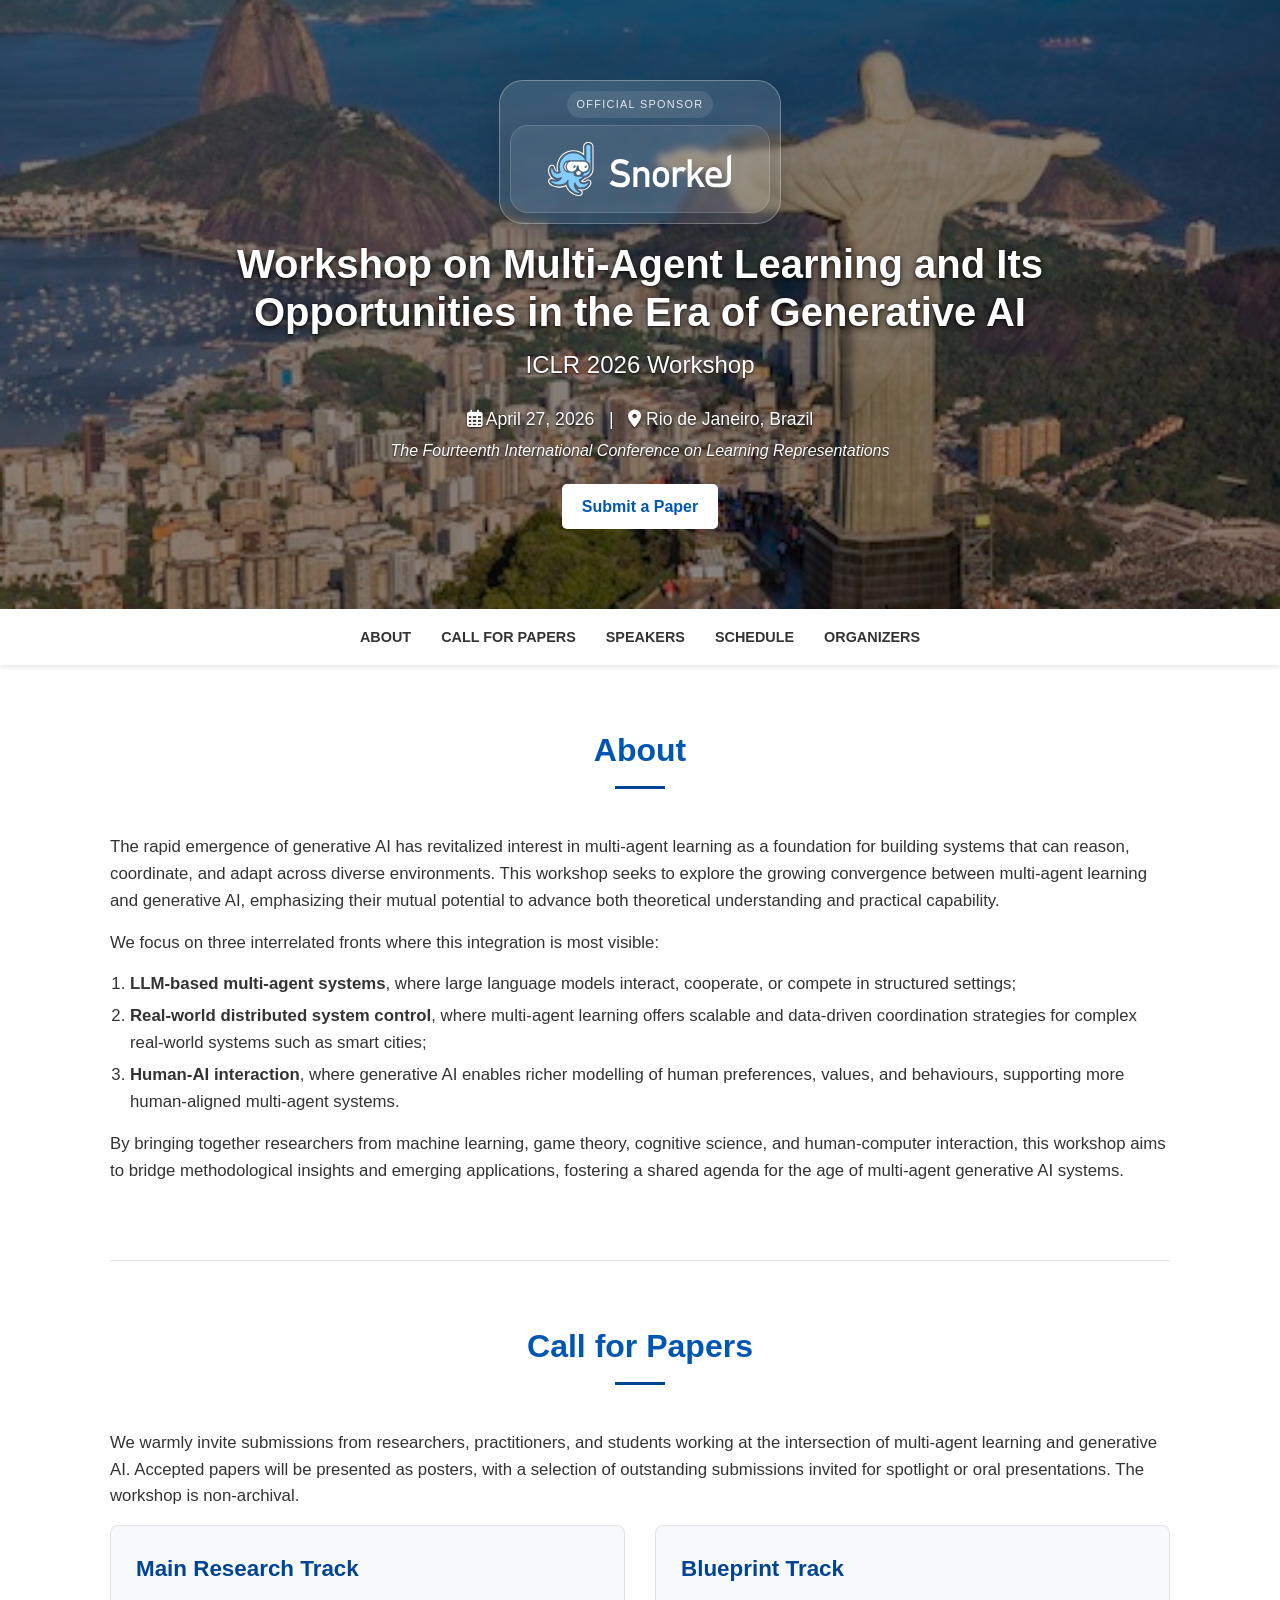
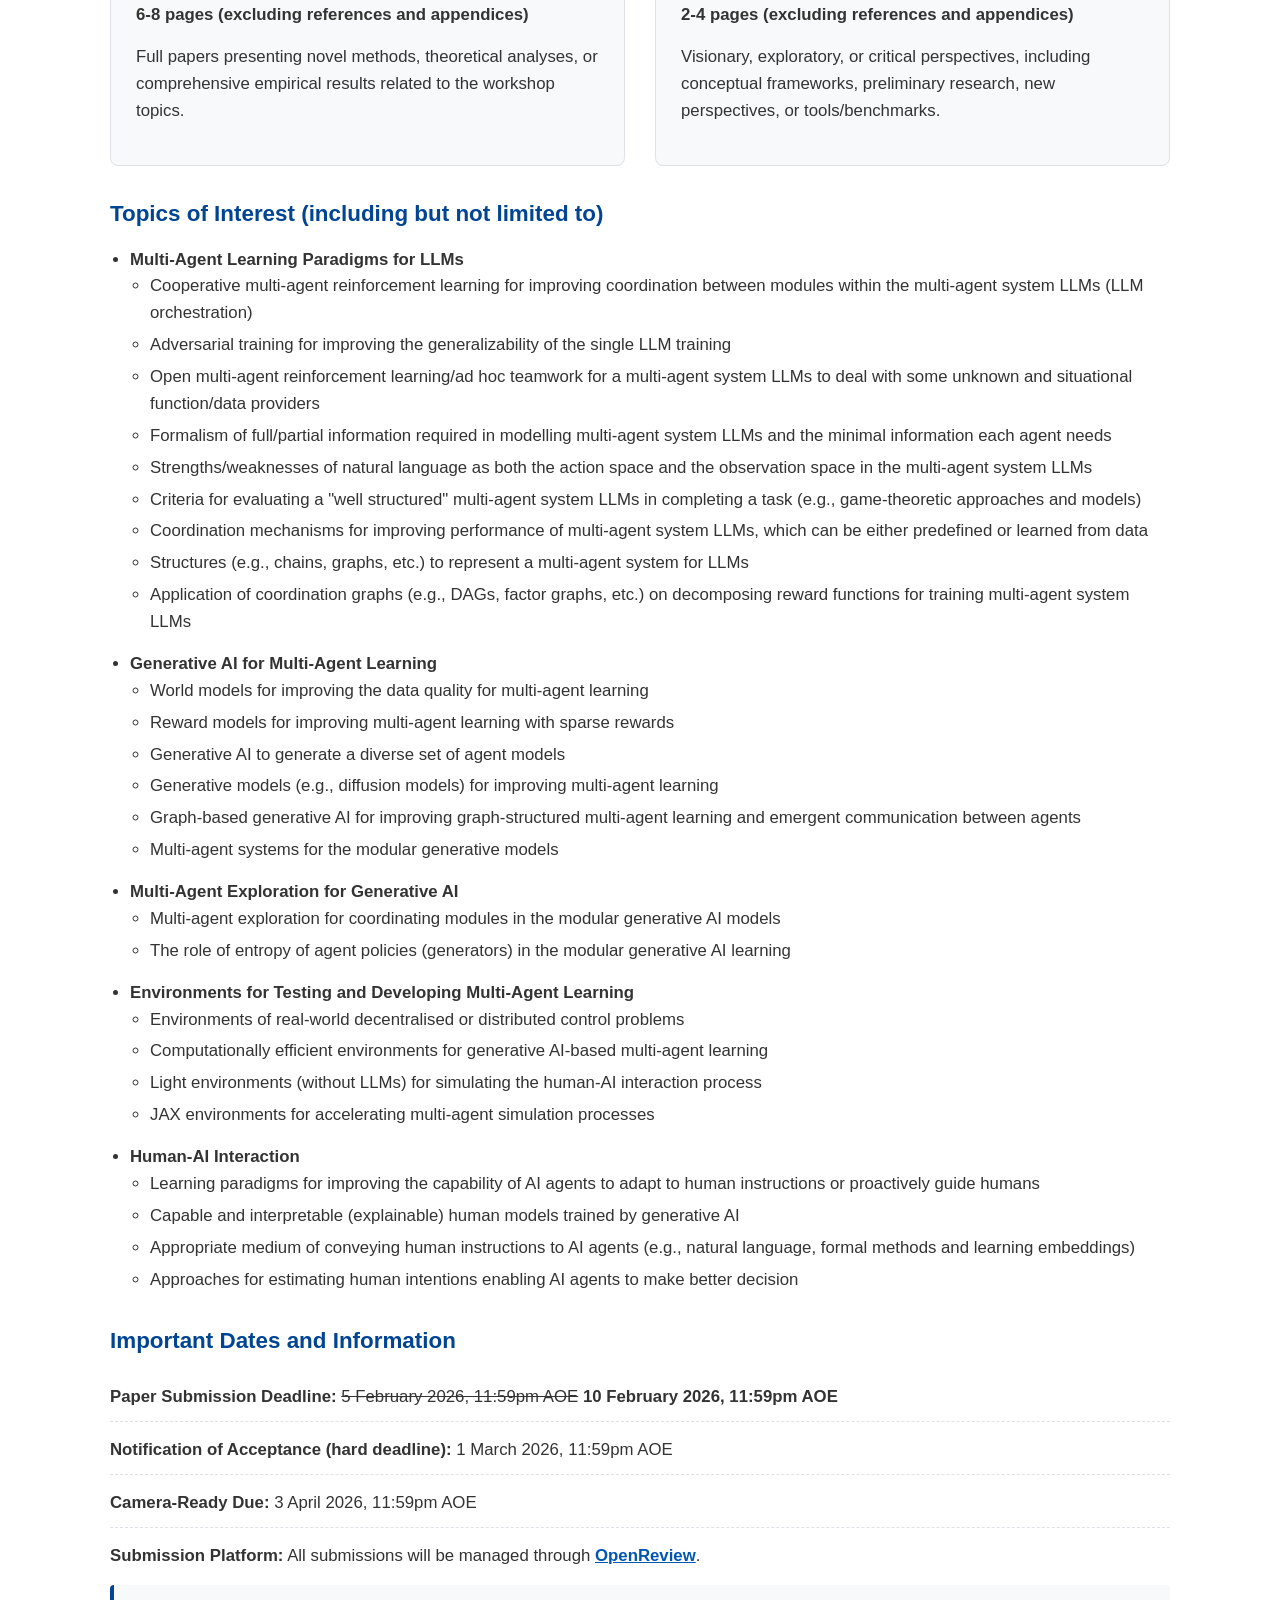
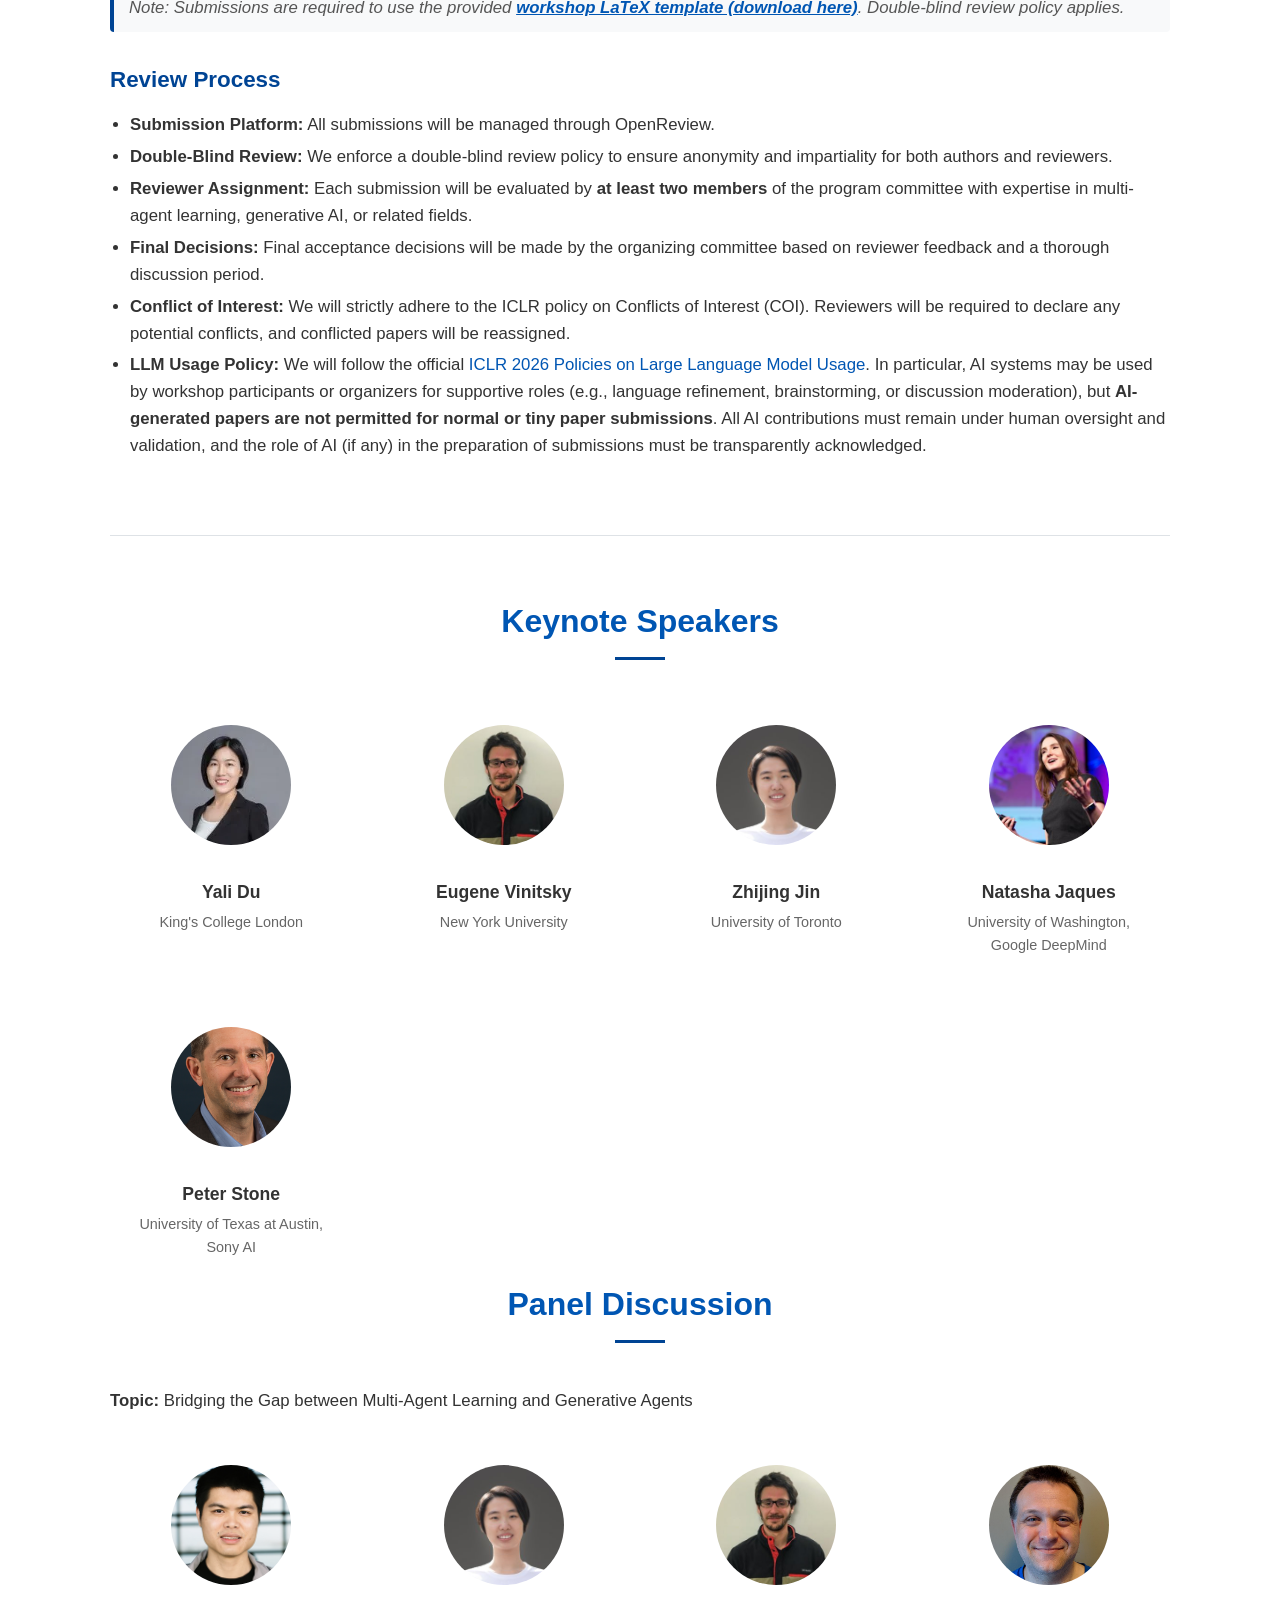
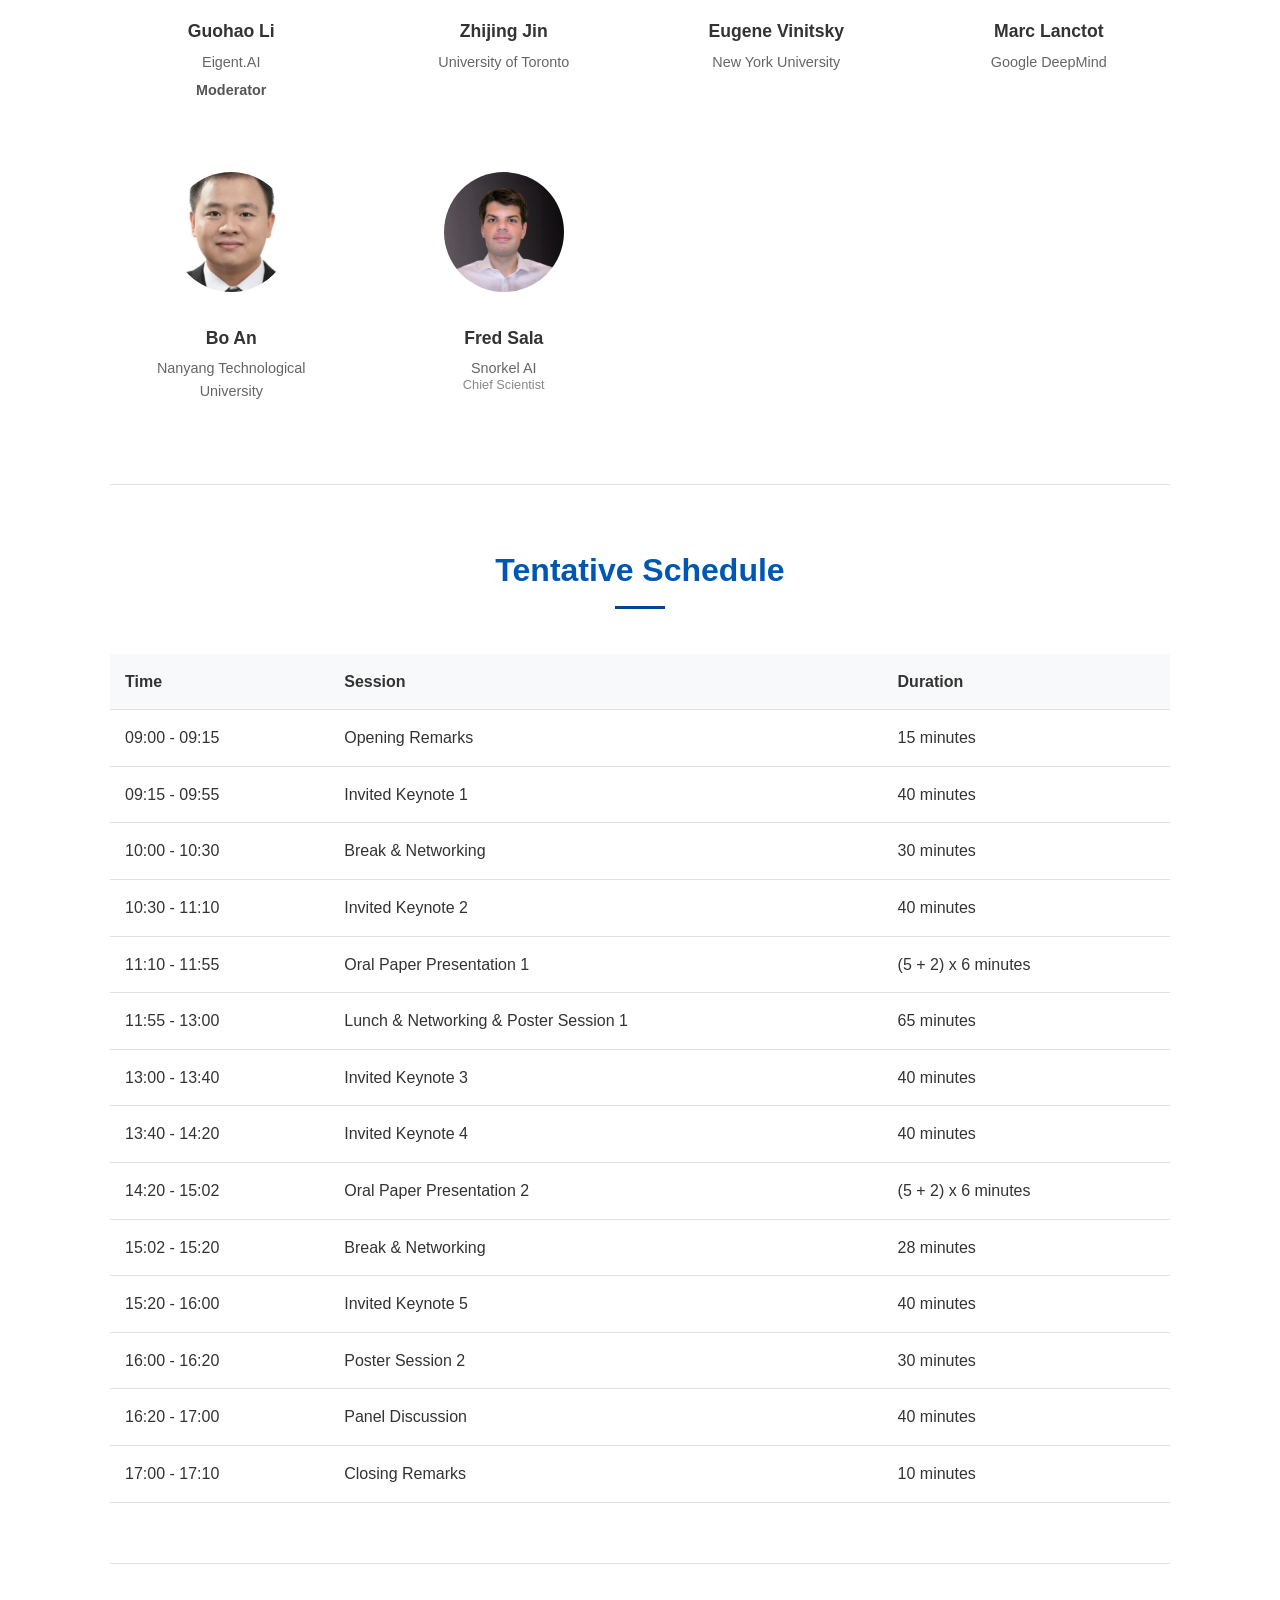
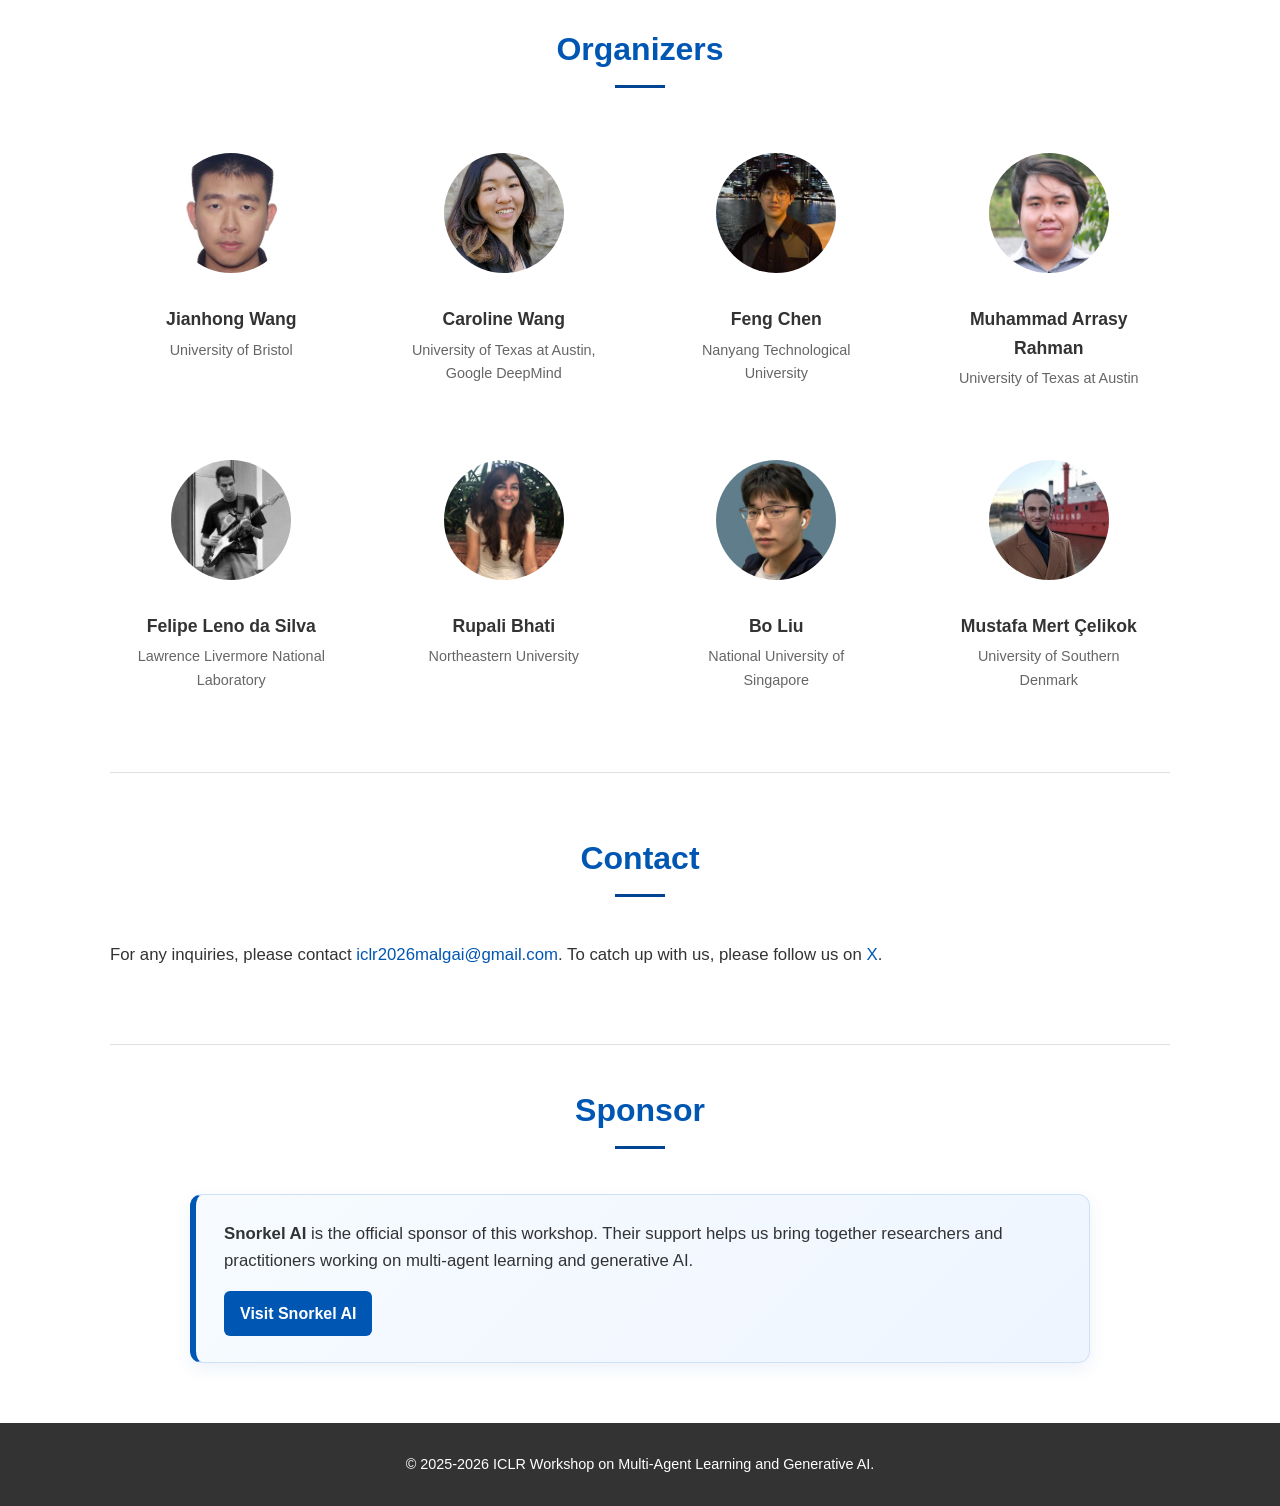
==== index.html @ 0b29c4a7 "Update index.html" ====
<!DOCTYPE html>
<html lang="en">

<head>
    <meta charset="UTF-8">
    <meta name="viewport" content="width=device-width, initial-scale=1.0">
    <title>ICLR 2026 Workshop on Multi-Agent Learning and Generative AI</title>
    <link rel="stylesheet" href="style.css">
    <link rel="stylesheet" href="https://cdnjs.cloudflare.com/ajax/libs/font-awesome/6.0.0/css/all.min.css">
    <style>
        .btn {
            display: inline-block;
            background-color: #fff;
            color: var(--primary-color);
            padding: 10px 20px;
            border-radius: 5px;
            font-weight: bold;
            text-decoration: none;
            transition: background-color 0.3s;
        }

        .btn:hover {
            background-color: #f0f0f0;
            color: var(--secondary-color);
            text-decoration: none;
        }

        .speaker i.fa-user-circle {
            font-size: 120px;
            color: #ddd;
            margin-bottom: 15px;
        }
    </style>
</head>

<body>

    <header>
        <div class="container">
            <div class="hero-sponsor-badge">
                <span class="hero-sponsor-label">Official Sponsor</span>
                <a href="https://snorkel.ai/" target="_blank" rel="noopener noreferrer" class="hero-sponsor-link">
                    <img src="snorkel-hover-nav.svg" alt="Snorkel AI" class="hero-sponsor-logo">
                </a>
            </div>
            <h1>Workshop on Multi-Agent Learning and Its Opportunities in the Era of Generative AI</h1>
            <h2>ICLR 2026 Workshop</h2>
            <!-- <p class="date-location"><i class="far fa-calendar-alt"></i> Date: April 2026 | <i class="fas fa-map-marker-alt"></i> Location: TBD</p> -->
            <p class="date-location"><i class="far fa-calendar-alt"></i> April 27, 2026 &nbsp; | &nbsp; <i
                    class="fas fa-map-marker-alt"></i> Rio de Janeiro, Brazil</p>
            <p class="conference-info">The Fourteenth International Conference on Learning Representations</p>
            <div style="margin-top: 20px;">
                <a href="https://openreview.net/group?id=ICLR.cc/2026/Workshop/MALGAI" target="_blank" class="btn">Submit a Paper</a>
            </div>
        </div>
    </header>

    <nav>
        <div class="container">
            <ul>
                <li><a href="#about">About</a></li>
                <li><a href="#cfp">Call for Papers</a></li>
                <li><a href="#speakers">Speakers</a></li>
                <li><a href="#schedule">Schedule</a></li>
                <li><a href="#organizers">Organizers</a></li>
            </ul>
        </div>
    </nav>

    <main class="container">
        
        <section id="about">
            <h3>About</h3>
            <p>
                The rapid emergence of generative AI has revitalized interest in multi-agent learning as a foundation
                for building systems that can reason, coordinate, and adapt across diverse environments. This workshop
                seeks to explore the growing convergence between multi-agent learning and generative AI, emphasizing
                their mutual potential to advance both theoretical understanding and practical capability.
            </p>
            <p>
                We focus on three interrelated fronts where this integration is most visible:
            </p>
            <ol>
                <li><strong>LLM-based multi-agent systems</strong>, where large language models interact, cooperate, or
                    compete in structured settings;</li>
                <li><strong>Real-world distributed system control</strong>, where multi-agent learning offers scalable
                    and data-driven coordination strategies for complex real-world systems such as smart cities;</li>
                <li><strong>Human-AI interaction</strong>, where generative AI enables richer modelling of human
                    preferences, values, and behaviours, supporting more human-aligned multi-agent systems.</li>
            </ol>
            <p>
                By bringing together researchers from machine learning, game theory, cognitive science, and
                human-computer interaction, this workshop aims to bridge methodological insights and emerging
                applications, fostering a shared agenda for the age of multi-agent generative AI systems.
            </p>
        </section>

        <section id="cfp">
            <h3>Call for Papers</h3>
            <p>
                We warmly invite submissions from researchers, practitioners, and students working at the intersection
                of multi-agent learning and generative AI. Accepted papers will be presented as posters, with a
                selection of outstanding submissions invited for spotlight or oral presentations. The workshop is
                non-archival.
            </p>

            <div class="tracks">
                <div class="track">
                    <h4>Main Research Track</h4>
                    <p><strong>6-8 pages (excluding references and appendices)</strong></p>
                    <p>Full papers presenting novel methods, theoretical analyses, or comprehensive empirical results
                        related to the workshop topics.</p>
                </div>
                <div class="track">
                    <h4>Blueprint Track</h4>
                    <p><strong>2-4 pages (excluding references and appendices)</strong></p>
                    <p>Visionary, exploratory, or critical perspectives, including conceptual frameworks, preliminary
                        research, new perspectives, or tools/benchmarks.</p>
                </div>
            </div>

            <h4>Topics of Interest (including but not limited to)</h4>
            <ul>
                <li><strong>Multi-Agent Learning Paradigms for LLMs</strong>
                    <ul>
                        <li>Cooperative multi-agent reinforcement learning for improving coordination between modules
                            within the multi-agent system LLMs (LLM orchestration)</li>
                        <li>Adversarial training for improving the generalizability of the single LLM training</li>
                        <li>Open multi-agent reinforcement learning/ad hoc teamwork for a multi-agent system LLMs to
                            deal with some unknown and situational function/data providers</li>
                        <li>Formalism of full/partial information required in modelling multi-agent system LLMs and the
                            minimal information each agent needs</li>
                        <li>Strengths/weaknesses of natural language as both the action space and the observation space
                            in the multi-agent system LLMs</li>
                        <li>Criteria for evaluating a "well structured" multi-agent system LLMs in completing a task
                            (e.g., game-theoretic approaches and models)</li>
                        <li>Coordination mechanisms for improving performance of multi-agent system LLMs, which can be
                            either predefined or learned from data</li>
                        <li>Structures (e.g., chains, graphs, etc.) to represent a multi-agent system for LLMs</li>
                        <li>Application of coordination graphs (e.g., DAGs, factor graphs, etc.) on decomposing reward
                            functions for training multi-agent system LLMs</li>
                    </ul>
                </li>
                <li><strong>Generative AI for Multi-Agent Learning</strong>
                    <ul>
                        <li>World models for improving the data quality for multi-agent learning</li>
                        <li>Reward models for improving multi-agent learning with sparse rewards</li>
                        <li>Generative AI to generate a diverse set of agent models</li>
                        <li>Generative models (e.g., diffusion models) for improving multi-agent learning</li>
                        <li>Graph-based generative AI for improving graph-structured multi-agent learning and emergent
                            communication between agents</li>
                        <li>Multi-agent systems for the modular generative models</li>
                    </ul>
                </li>
                <li><strong>Multi-Agent Exploration for Generative AI</strong>
                    <ul>
                        <li>Multi-agent exploration for coordinating modules in the modular generative AI models</li>
                        <li>The role of entropy of agent policies (generators) in the modular generative AI learning
                        </li>
                    </ul>
                </li>
                <li><strong>Environments for Testing and Developing Multi-Agent Learning</strong>
                    <ul>
                        <li>Environments of real-world decentralised or distributed control problems</li>
                        <li>Computationally efficient environments for generative AI-based multi-agent learning</li>
                        <li>Light environments (without LLMs) for simulating the human-AI interaction process</li>
                        <li>JAX environments for accelerating multi-agent simulation processes</li>
                    </ul>
                </li>
                <li><strong>Human-AI Interaction</strong>
                    <ul>
                        <li>Learning paradigms for improving the capability of AI agents to adapt to human instructions
                            or proactively guide humans</li>
                        <li>Capable and interpretable (explainable) human models trained by generative AI</li>
                        <li>Appropriate medium of conveying human instructions to AI agents (e.g., natural language,
                            formal methods and learning embeddings)</li>
                        <li>Approaches for estimating human intentions enabling AI agents to make better decision</li>
                    </ul>
                </li>
            </ul>

            <h4>Important Dates and Information</h4>
            <ul class="dates">
                <li><strong>Paper Submission Deadline:</strong> <span style="text-decoration: line-through;">5 February 2026, 11:59pm AOE</span> <strong>10 February 2026, 11:59pm AOE</strong></li>
                <li><strong>Notification of Acceptance (hard deadline):</strong> 1 March 2026, 11:59pm AOE</li>
                <li><strong>Camera-Ready Due:</strong> 3 April 2026, 11:59pm AOE</li>
            </ul>
            
            <p><strong>Submission Platform:</strong> All submissions will be managed through <a href="https://openreview.net/group?id=ICLR.cc/2026/Workshop/MALGAI" target="_blank" style="font-weight: bold; text-decoration: underline;">OpenReview</a>.
            </p>
            <p style="background-color: #f8f9fa; border-left: 4px solid var(--secondary-color); padding: 10px 15px; margin: 15px 0; border-radius: 4px; color: #555; font-style: italic;">
                Note: Submissions are required to use the provided <a href="iclr2026-malgai.zip" download style="font-weight: bold; text-decoration: underline;">workshop LaTeX template (download here)</a>. Double-blind review policy applies.
            </p>

            <h4>Review Process</h4>
            <ul>
                <li><strong>Submission Platform:</strong> All submissions will be managed through OpenReview.</li>
                <li><strong>Double-Blind Review:</strong> We enforce a double-blind review policy to ensure anonymity
                    and impartiality for both authors and reviewers.</li>
                <li><strong>Reviewer Assignment:</strong> Each submission will be evaluated by <strong>at least two
                        members</strong> of the program committee with expertise in multi-agent learning, generative AI,
                    or related
                    fields.</li>
                <li><strong>Final Decisions:</strong> Final acceptance decisions will be made by the organizing
                    committee based on reviewer feedback and a thorough discussion period.</li>
                <li><strong>Conflict of Interest:</strong> We will strictly adhere to the ICLR policy on Conflicts of
                    Interest (COI). Reviewers will be required to declare any potential conflicts, and conflicted papers
                    will be reassigned.</li>
                <li><strong>LLM Usage Policy:</strong> We will follow the official <a
                        href="https://blog.iclr.cc/2025/08/26/policies-on-large-language-model-usage-at-iclr-2026/">ICLR
                        2026 Policies on Large
                        Language Model
                        Usage</a>. In
                    particular, AI systems may be used by workshop participants or organizers for supportive roles
                    (e.g., language refinement, brainstorming, or discussion moderation), but <strong>AI-generated
                        papers are not permitted for normal or tiny paper submissions</strong>. All AI contributions
                    must remain under human oversight and validation, and the role of AI (if any) in the preparation of
                    submissions must be transparently acknowledged.</li>
            </ul>
        </section>

        <section id="speakers">
            <h3>Keynote Speakers</h3>
            <div class="speaker-grid">
                <div class="speaker">
                    <a href="https://www.kcl.ac.uk/people/yali-du" target="_blank">
                        <!-- <i class="fas fa-user-circle"></i> -->
                        <img src="img/speakers/yali_du.jpg" alt="Yali Du">
                    </a>
                    <h4>Yali Du</h4>
                    <p>King's College London</p>
                </div>
                <div class="speaker">
                    <a href="https://engineering.nyu.edu/faculty/eugene-vinitsky" target="_blank">
                        <!-- <i class="fas fa-user-circle"></i> -->
                        <img src="img/panelists/eugene_vinitsky.jpg" alt="Eugene Vinitsky">
                    </a>
                    <h4>Eugene Vinitsky</h4>
                    <p>New York University</p>
                </div>
                <div class="speaker">
                    <a href="https://zhijing-jin.com/" target="_blank">
                        <!-- <i class="fas fa-user-circle"></i> -->
                        <img src="img/panelists/zhijing_jin.jpg" alt="Zhijing Jin">
                    </a>
                    <h4>Zhijing Jin</h4>
                    <p>University of Toronto</p>
                </div>
                <div class="speaker">
                    <a href="https://natashajaques.ai//" target="_blank">
                        <!-- <i class="fas fa-user-circle"></i> -->
                        <img src="img/speakers/natasha_jaques.jpg" alt="Natasha Jaques">
                    </a>
                    <h4>Natasha Jaques</h4>
                    <p>University of Washington, Google DeepMind</p>
                </div>
                <div class="speaker">
                    <a href="https://www.cs.utexas.edu/~pstone/" target="_blank">
                        <!-- <i class="fas fa-user-circle"></i> -->
                        <img src="img/speakers/peter_stone.jpg" alt="Peter Stone">
                    </a>
                    <h4>Peter Stone</h4>
                    <p>University of Texas at Austin, Sony AI</p>
                </div>
            </div>

            <h3>Panel Discussion</h3>
            <p><strong>Topic:</strong> Bridging the Gap between Multi-Agent Learning and Generative Agents</p>
            <!-- <p><strong>Moderator:</strong> <a href="https://ghli.org/" target="_blank">Guohao Li</a> (Eigent.AI)</p> -->
            <div class="speaker-grid">
                <div class="speaker">
                    <a href="https://ghli.org/" target="_blank">
                        <!-- <i class="fas fa-user-circle"></i> -->
                        <img src="img/panelists/guohao_li.jpg" alt="Guohao Li">
                    </a>
                    <h4>Guohao Li</h4>
                    <p>Eigent.AI</p>
                    <p style="font-weight: bold; color: #555; margin-top: 5px;">Moderator</p>
                </div>
                <div class="speaker">
                    <a href="https://zhijing-jin.com/" target="_blank">
                        <!-- <i class="fas fa-user-circle"></i> -->
                        <img src="img/panelists/zhijing_jin.jpg" alt="Zhijing Jin">
                    </a>
                    <h4>Zhijing Jin</h4>
                    <p>University of Toronto</p>
                </div>
                <div class="speaker">
                    <a href="https://engineering.nyu.edu/faculty/eugene-vinitsky" target="_blank">
                        <!-- <i class="fas fa-user-circle"></i> -->
                        <img src="img/panelists/eugene_vinitsky.jpg" alt="Eugene Vinitsky">
                    </a>
                    <h4>Eugene Vinitsky</h4>
                    <p>New York University</p>
                </div>
                <div class="speaker">
                    <a href="https://mlanctot.info/" target="_blank">
                        <!-- <i class="fas fa-user-circle"></i> -->
                        <img src="img/panelists/marc_lanctot.jpg" alt="Marc Lanctot">
                    </a>
                    <h4>Marc Lanctot</h4>
                    <p>Google DeepMind</p>
                    <!-- <p class="tentative" style="font-size: 0.8rem; color: #888; margin-top: -5px;">*Tentatively
                        Confirmed</p> -->
                </div>
                <div class="speaker">
                    <a href="https://personal.ntu.edu.sg/boan/" target="_blank">
                        <!-- <i class="fas fa-user-circle"></i> -->
                        <img src="img/panelists/bo_an.jpg" alt="Bo An">
                    </a>
                    <h4>Bo An</h4>
                    <p>Nanyang Technological University</p>
                    <!-- <p class="tentative" style="font-size: 0.8rem; color: #888; margin-top: -5px;">*Tentatively
                        Confirmed</p> -->
                </div>
                <div class="speaker">
                    <a href="https://snorkel.ai/author/fred-sala/" target="_blank">
                        <img src="img/panelists/Fred_Sala.jpg" alt="Fred Sala">
                    </a>
                    <h4>Fred Sala</h4>
                    <p>Snorkel AI</p>
                    <p style="font-size: 0.8rem; color: #888; margin-top: -5px;">Chief Scientist</p>
                </div>
            </div>
        </section>

        <section id="schedule">
            <h3>Tentative Schedule</h3>
            <table>
                <tr>
                    <th>Time</th>
                    <th>Session</th>
                    <th>Duration</th>
                </tr>
                <tr>
                    <td>09:00 - 09:15</td>
                    <td>Opening Remarks</td>
                    <td>15 minutes</td>
                </tr>
                <tr>
                    <td>09:15 - 09:55</td>
                    <td>Invited Keynote 1</td>
                    <td>40 minutes</td>
                </tr>
                <tr>
                    <td>10:00 - 10:30</td>
                    <td>Break & Networking</td>
                    <td>30 minutes</td>
                </tr>
                <tr>
                    <td>10:30 - 11:10</td>
                    <td>Invited Keynote 2</td>
                    <td>40 minutes</td>
                </tr>
                <tr>
                    <td>11:10 - 11:55</td>
                    <td>Oral Paper Presentation 1</td>
                    <td> (5 + 2) x 6 minutes</td>
                </tr>
                <!-- <tr>
                    <td>11:55 - 12:05</td>
                    <td>Poster Session 1</td>
                    <td>40 minutes</td>
                </tr> -->
                <tr>
                    <td>11:55 - 13:00</td>
                    <td>Lunch & Networking & Poster Session 1</td>
                    <td>65 minutes</td>
                </tr>
                <tr>
                    <td>13:00 - 13:40</td>
                    <td>Invited Keynote 3</td>
                    <td>40 minutes</td>
                </tr>
                <tr>
                    <td>13:40 - 14:20</td>
                    <td>Invited Keynote 4</td>
                    <td>40 minutes</td>
                </tr>
                <tr>
                    <td>14:20 - 15:02</td>
                    <td>Oral Paper Presentation 2</td>
                    <td> (5 + 2) x 6 minutes</td>
                </tr>
                <tr>
                    <td>15:02 - 15:20</td>
                    <td>Break & Networking</td>
                    <td>28 minutes</td>
                </tr>
                <tr>
                    <td>15:20 - 16:00</td>
                    <td>Invited Keynote 5</td>
                    <td>40 minutes</td>
                </tr>
                <tr>
                    <td>16:00 - 16:20</td>
                    <td>Poster Session 2</td>
                    <td>30 minutes</td>
                </tr>
                <tr>
                    <td>16:20 - 17:00</td>
                    <td>Panel Discussion</td>
                    <td>40 minutes</td>
                </tr>
                <tr>
                    <td>17:00 - 17:10</td>
                    <td>Closing Remarks</td>
                    <td>10 minutes</td>
                </tr>
            </table>
        </section>

        <section id="organizers">
            <h3>Organizers</h3>
            <div class="speaker-grid">
                <div class="speaker">
                    <a href="https://hsvgbkhgbv.github.io/" target="_blank">
                        <!-- <i class="fas fa-user-circle"></i> -->
                        <img src="img/organizers/jianhong_wang.jpg" alt="Jianhong Wang">
                    </a>
                    <h4>Jianhong Wang</h4>
                    <p>University of Bristol</p>
                </div>
                <div class="speaker">
                    <a href="https://carolinewang01.github.io/" target="_blank">
                        <!-- <i class="fas fa-user-circle"></i> -->
                        <img src="img/organizers/caroline_wang.jpg" alt="Caroline Wang">
                    </a>
                    <h4>Caroline Wang</h4>
                    <p>University of Texas at Austin, Google DeepMind</p>
                </div>
                <div class="speaker">
                    <a href="https://chenf-ai.github.io" target="_blank">
                        <!-- <i class="fas fa-user-circle"></i> -->
                        <img src="img/organizers/feng_chen.jpg" alt="Feng Chen">
                    </a>
                    <h4>Feng Chen</h4>
                    <p>Nanyang Technological University</p>
                </div>
                <div class="speaker">
                    <a href="https://raharrasy.github.io/" target="_blank">
                        <!-- <i class="fas fa-user-circle"></i> -->
                        <img src="img/organizers/muhammad_rahman.jpg" alt="Muhammad Arrasy Rahman">
                    </a>
                    <h4>Muhammad Arrasy Rahman</h4>
                    <p>University of Texas at Austin</p>
                </div>
                <div class="speaker">
                    <a href="https://f-leno.github.io/" target="_blank">
                        <!-- <i class="fas fa-user-circle"></i> -->
                        <img src="img/organizers/felipe_leno_da_silva.jpg" alt="Felipe Leno da Silva">
                    </a>
                    <h4>Felipe Leno da Silva</h4>
                    <p>Lawrence Livermore National Laboratory</p>
                </div>
                <div class="speaker">
                    <a href="http://www.rupalibhati.com/" target="_blank">
                        <!-- <i class="fas fa-user-circle"></i> -->
                        <img src="img/organizers/rupali_bhati.jpg" alt="Rupali Bhati">
                    </a>
                    <h4>Rupali Bhati</h4>
                    <p>Northeastern University</p>
                </div>
                <div class="speaker">
                    <a href="https://benjamin-eecs.github.io/" target="_blank">
                        <!-- <i class="fas fa-user-circle"></i> -->
                        <img src="img/organizers/bo_liu.jpg" alt="Bo Liu">
                    </a>
                    <h4>Bo Liu</h4>
                    <p>National University of Singapore</p>
                </div>
                <div class="speaker">
                    <a href="https://www.sdu.dk/staff/celikok" target="_blank">
                        <!-- <i class="fas fa-user-circle"></i> -->
                        <img src="img/organizers/mustafa_mert_celikok.jpg" alt="Mustafa Mert Çelikok">
                    </a>
                    <h4>Mustafa Mert Çelikok</h4>
                    <p>University of Southern Denmark</p>
                </div>
            </div>
        </section>

        <section id="contact">
            <h3>Contact</h3>
            <p>For any inquiries, please contact <a href="mailto:iclr2026malgai@gmail.com">iclr2026malgai@gmail.com</a>.
                To catch up with us, please follow us on <a
                    href="https://x.com/malgai_iclr2026?s=21&t=3DrkDfguxl3PC2sQh_myNw" target="_blank">X</a>.
            </p>
        </section>

        <section id="sponsor">
            <h3>Sponsor</h3>
            <div class="sponsor-highlight">
                <p>
                    <strong>Snorkel AI</strong> is the official sponsor of this workshop.
                    Their support helps us bring together researchers and practitioners working on
                    multi-agent learning and generative AI.
                </p>
                <a href="https://snorkel.ai/" target="_blank" rel="noopener noreferrer" class="sponsor-cta">
                    Visit Snorkel AI
                </a>
            </div>
        </section>

    </main>

    <footer>
        <div class="container">
            <p>&copy; 2025-2026 ICLR Workshop on Multi-Agent Learning and Generative AI.</p>
        </div>
    </footer>

</body>

</html>
---- style.css ----
/* General Styles */
:root {
    --primary-color: #0056b3;
    --secondary-color: #004494;
    --accent-color: #e7f1ff;
    --text-color: #333;
    --light-text: #666;
    --bg-color: #fff;
    --section-bg: #f8f9fa;
    --border-color: #dee2e6;
    --font-main: 'Roboto', sans-serif;
    --font-header: 'Lato', sans-serif;
}

* {
    box-sizing: border-box;
    margin: 0;
    padding: 0;
}

body {
    font-family: var(--font-main);
    color: var(--text-color);
    line-height: 1.6;
    background-color: var(--bg-color);
}

a {
    color: var(--primary-color);
    text-decoration: none;
    transition: color 0.3s;
}

a:hover {
    color: var(--secondary-color);
    text-decoration: underline;
}

.container {
    width: 90%;
    max-width: 1100px;
    margin: 0 auto;
    padding: 0 20px;
}

/* Header */
header {
    background-image: linear-gradient(rgba(0, 0, 0, 0.45), rgba(0, 0, 0, 0.45)), url('img/banner.jpg');
    background-size: cover;
    background-position: center;
    background-repeat: no-repeat;

    color: #fff;
    padding: 80px 0;
    text-align: center;
    position: relative;
    overflow: hidden;
}

header .container {
    position: relative;
    z-index: 1;
}

header .hero-sponsor-badge {
    display: inline-flex;
    flex-direction: column;
    align-items: center;
    gap: 7px;
    padding: 10px;
    margin-bottom: 16px;
    border-radius: 24px;
    background-color: rgba(255, 255, 255, 0.13);
    border: 1px solid rgba(255, 255, 255, 0.30);
    backdrop-filter: blur(3px);
    box-shadow: 0 10px 24px rgba(8, 18, 32, 0.14);
}

header .hero-sponsor-label {
    font-size: 0.68rem;
    letter-spacing: 0.12em;
    text-transform: uppercase;
    color: rgba(255, 255, 255, 0.86);
    padding: 5px 10px;
    border-radius: 999px;
    background-color: rgba(255, 255, 255, 0.10);
}

header .hero-sponsor-link {
    display: flex;
    align-items: center;
    justify-content: center;
    width: min(260px, calc(100vw - 48px));
    height: clamp(75px, 7.5vw, 88px);
    padding: 6px 10px;
    border-radius: 18px;
    overflow: hidden;
    background-color: rgba(255, 255, 255, 0.07);
    border: 1px solid rgba(255, 255, 255, 0.16);
    box-shadow: 0 12px 24px rgba(8, 18, 32, 0.18);
    transition: transform 0.2s ease, box-shadow 0.2s ease;
    box-sizing: border-box;
}

header .hero-sponsor-logo {
    width: 100%;
    height: 55px;
    object-fit: contain;
    display: block;
}

header .hero-sponsor-link:hover {
    text-decoration: none;
    transform: translateY(-1px);
    box-shadow: 0 14px 28px rgba(8, 18, 32, 0.20);
}

header h1 {
    font-family: var(--font-header);
    font-size: 2.5rem;
    margin-bottom: 10px;
    line-height: 1.2;
    text-shadow: 0 1px 3px rgba(0, 0, 0, 0.8), 0 2px 8px rgba(0, 0, 0, 0.5);
}

header h2 {
    font-size: 1.5rem;
    font-weight: 300;
    margin-bottom: 20px;
    text-shadow: 0 1px 2px rgba(0, 0, 0, 0.8);
}

header .date-location {
    font-size: 1.1rem;
    margin-top: 15px;
    opacity: 1;
    text-shadow: 0 1px 2px rgba(0, 0, 0, 0.8);
}

header .conference-info {
    font-size: 1rem;
    margin-top: 5px;
    font-style: italic;
    opacity: 1;
    text-shadow: 0 1px 2px rgba(0, 0, 0, 0.8);
}

.date-location {
    font-size: 1.1rem;
    margin-top: 15px;
    opacity: 0.9;
}

.conference-info {
    font-size: 1rem;
    margin-top: 5px;
    font-style: italic;
    opacity: 0.8;
}

.speaker a {
    text-decoration: none;
    color: inherit;
    display: block;
}

.speaker a:hover i.fa-user-circle {
    color: var(--primary-color);
    transform: scale(1.1);
    transition: all 0.3s ease;
}

.speaker img {
    width: 120px;
    height: 120px;
    border-radius: 50%;
    object-fit: cover;
    margin-bottom: 15px;
    background-color: #eee;
    transition: transform 0.3s ease;
}

.speaker a:hover img {
    transform: scale(1.1);
}

/* Navigation */
nav {
    background-color: #fff;
    box-shadow: 0 2px 5px rgba(0,0,0,0.1);
    position: sticky;
    top: 0;
    z-index: 1000;
}

nav ul {
    list-style: none;
    display: flex;
    justify-content: center;
    flex-wrap: wrap;
    padding: 15px 0;
}

nav ul li {
    margin: 0 15px;
}

nav ul li a {
    color: var(--text-color);
    font-weight: 700;
    text-transform: uppercase;
    font-size: 0.9rem;
    text-decoration: none;
}

nav ul li a:hover {
    color: var(--primary-color);
}

/* Sections */
section {
    padding: 60px 0;
    border-bottom: 1px solid var(--border-color);
}

section:last-child {
    border-bottom: none;
}

section h3 {
    font-family: var(--font-header);
    font-size: 2rem;
    color: var(--primary-color);
    margin-bottom: 30px;
    text-align: center;
    position: relative;
    padding-bottom: 15px;
}

section h3::after {
    content: '';
    display: block;
    width: 50px;
    height: 3px;
    background-color: var(--secondary-color);
    margin: 10px auto 0;
}

section h4 {
    font-family: var(--font-header);
    font-size: 1.4rem;
    margin-top: 30px;
    margin-bottom: 15px;
    color: var(--secondary-color);
}

section p, section li {
    font-size: 1.05rem;
    margin-bottom: 15px;
}

section ul, section ol {
    padding-left: 20px;
    margin-bottom: 15px;
}

section ul li, section ol li {
    margin-bottom: 5px;
}

/* Tracks */
.tracks {
    display: flex;
    gap: 30px;
    margin-bottom: 30px;
    flex-wrap: wrap;
}

.track {
    flex: 1;
    background: var(--section-bg);
    padding: 25px;
    border-radius: 8px;
    min-width: 300px;
    border: 1px solid var(--border-color);
}

.track h4 {
    margin-top: 0;
}

/* Lists */
ul.dates {
    list-style: none;
    padding-left: 0;
}

ul.dates li {
    padding: 10px 0;
    border-bottom: 1px dashed var(--border-color);
}

/* Speakers */
.speaker-grid {
    display: grid;
    grid-template-columns: repeat(auto-fit, minmax(200px, 1fr));
    gap: 30px;
    text-align: center;
    margin-top: 30px;
}

.speaker {
    background: #fff;
    padding: 20px;
    border-radius: 8px;
    transition: transform 0.3s;
}

.speaker:hover {
    transform: translateY(-5px);
}

.speaker img {
    width: 120px;
    height: 120px;
    border-radius: 50%;
    object-fit: cover;
    margin-bottom: 15px;
    background-color: #eee;
}

.speaker h4 {
    font-size: 1.1rem;
    margin: 10px 0 5px;
    color: var(--text-color);
}

.speaker p {
    font-size: 0.9rem;
    color: var(--light-text);
    margin-bottom: 0;
}

/* Schedule */
table {
    width: 100%;
    border-collapse: collapse;
    margin-top: 20px;
    background: #fff;
}

th, td {
    padding: 15px;
    text-align: left;
    border-bottom: 1px solid var(--border-color);
}

th {
    background-color: var(--section-bg);
    font-weight: 700;
}

tr:hover {
    background-color: var(--accent-color);
}

/* Organizers */
.organizer-list {
    display: grid;
    grid-template-columns: repeat(auto-fit, minmax(250px, 1fr));
    gap: 20px;
}

.organizer-list p {
    margin-bottom: 5px;
}

/* Sponsor */
#sponsor {
    padding-top: 40px;
}

.sponsor-highlight {
    max-width: 900px;
    margin: 0 auto;
    padding: 26px 28px;
    border-radius: 12px;
    border: 1px solid #cfe0f7;
    border-left: 6px solid var(--primary-color);
    background: linear-gradient(135deg, #f7fbff, #eef5ff);
    box-shadow: 0 6px 18px rgba(0, 86, 179, 0.08);
}

.sponsor-highlight p {
    margin: 0 0 16px;
}

.sponsor-cta {
    display: inline-block;
    background-color: var(--primary-color);
    color: #fff;
    padding: 10px 16px;
    border-radius: 6px;
    font-weight: 700;
    text-decoration: none;
}

.sponsor-cta:hover {
    background-color: var(--secondary-color);
    color: #fff;
    text-decoration: none;
}

/* Footer */
footer {
    background-color: #333;
    color: #fff;
    padding: 30px 0;
    text-align: center;
    font-size: 0.9rem;
}

/* Responsive */
@media (max-width: 768px) {
    header h1 {
        font-size: 1.8rem;
    }
    
    nav ul {
        flex-direction: column;
        align-items: center;
    }

    nav ul li {
        margin: 5px 0;
    }

    .tracks {
        flex-direction: column;
    }

    header .hero-sponsor-badge {
        margin-bottom: 14px;
        padding: 9px;
    }

    header .hero-sponsor-link {
        width: min(100%, 320px);
        height: clamp(104px, 18vw, 116px);
    }

    .sponsor-highlight {
        padding: 20px;
    }
}
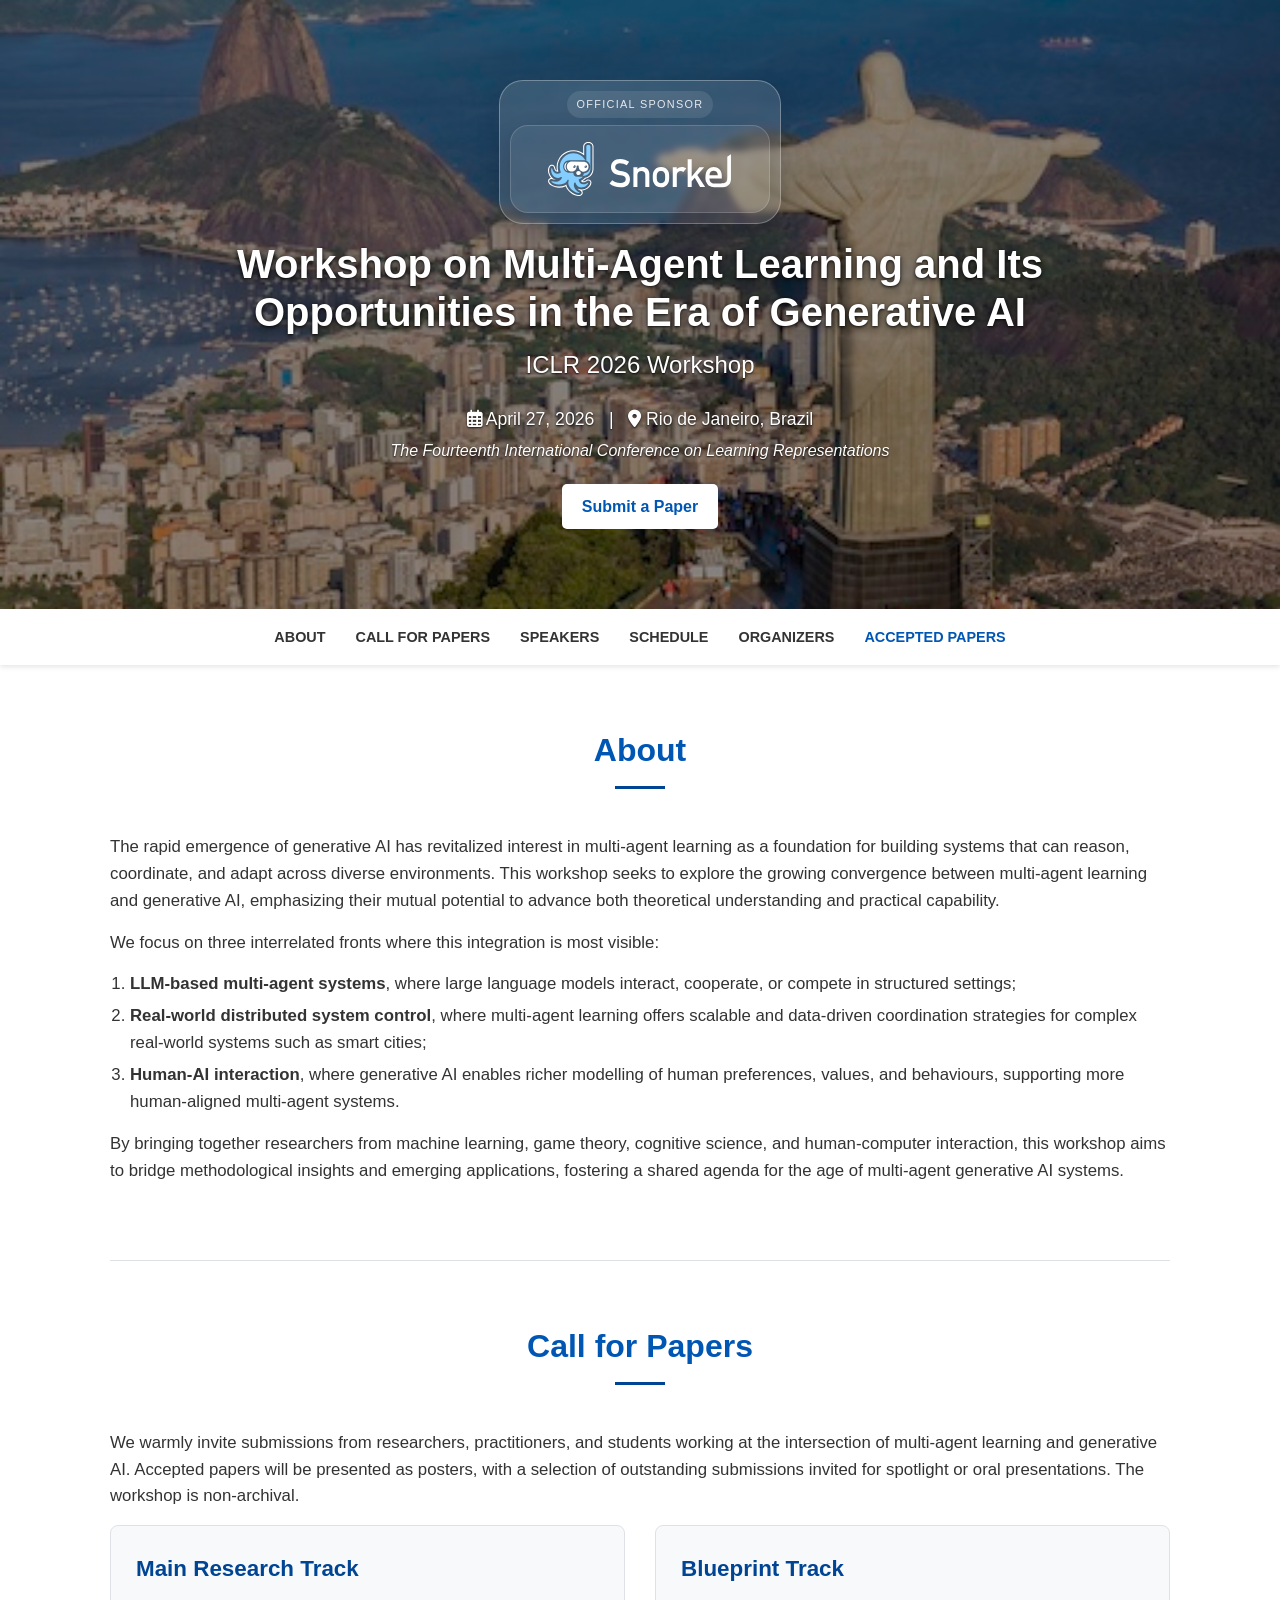
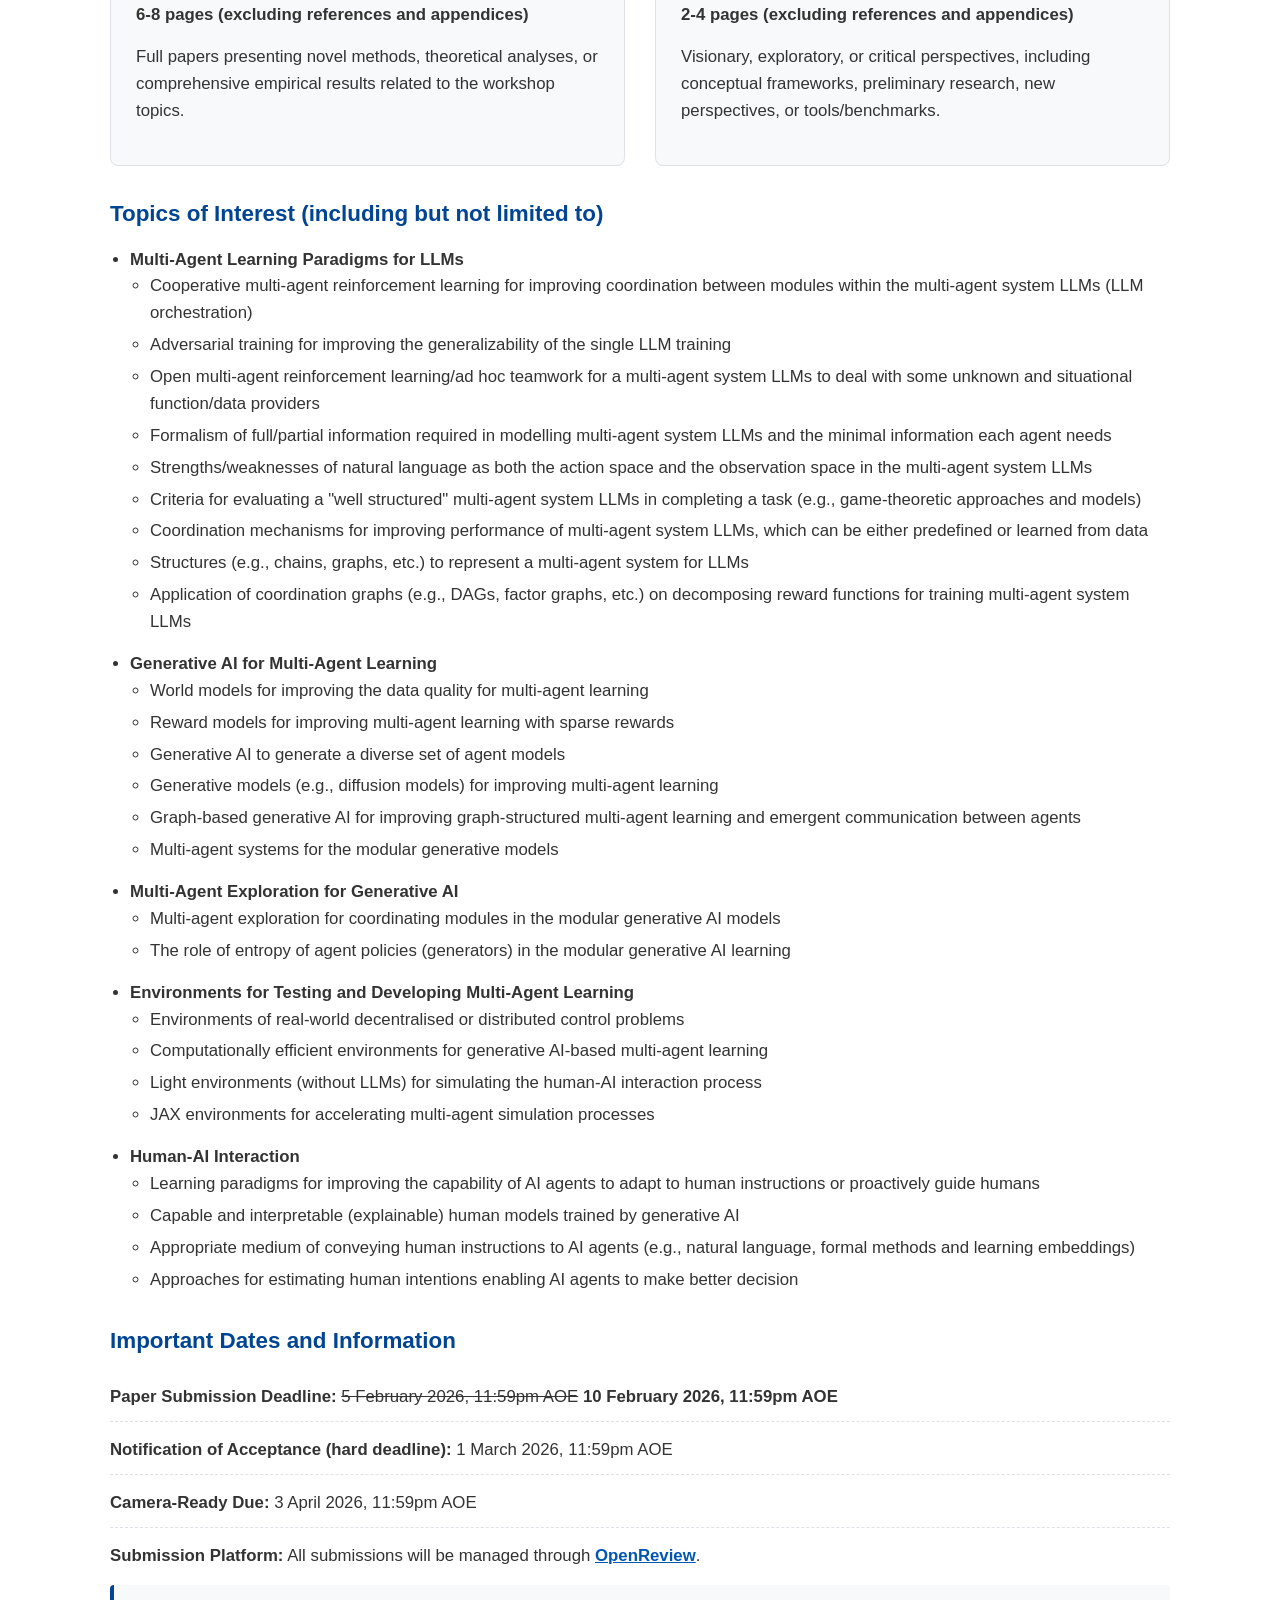
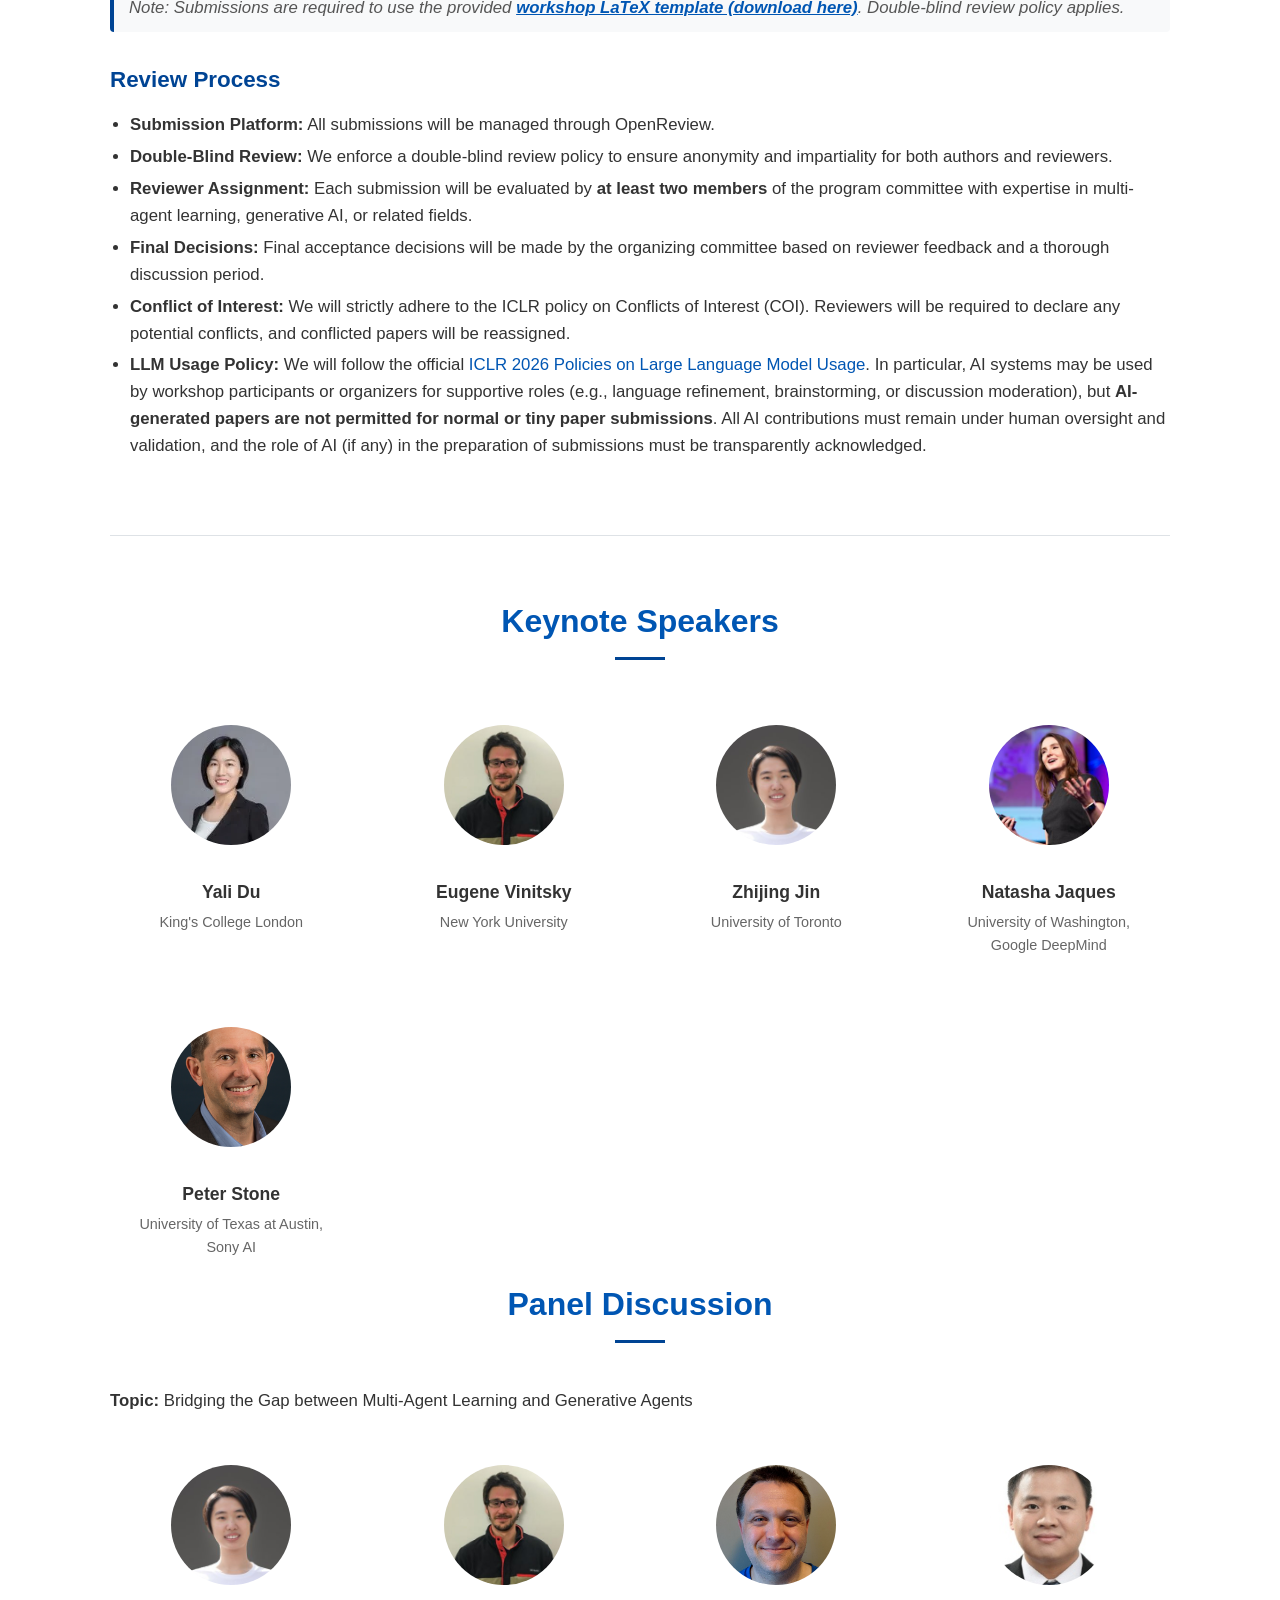
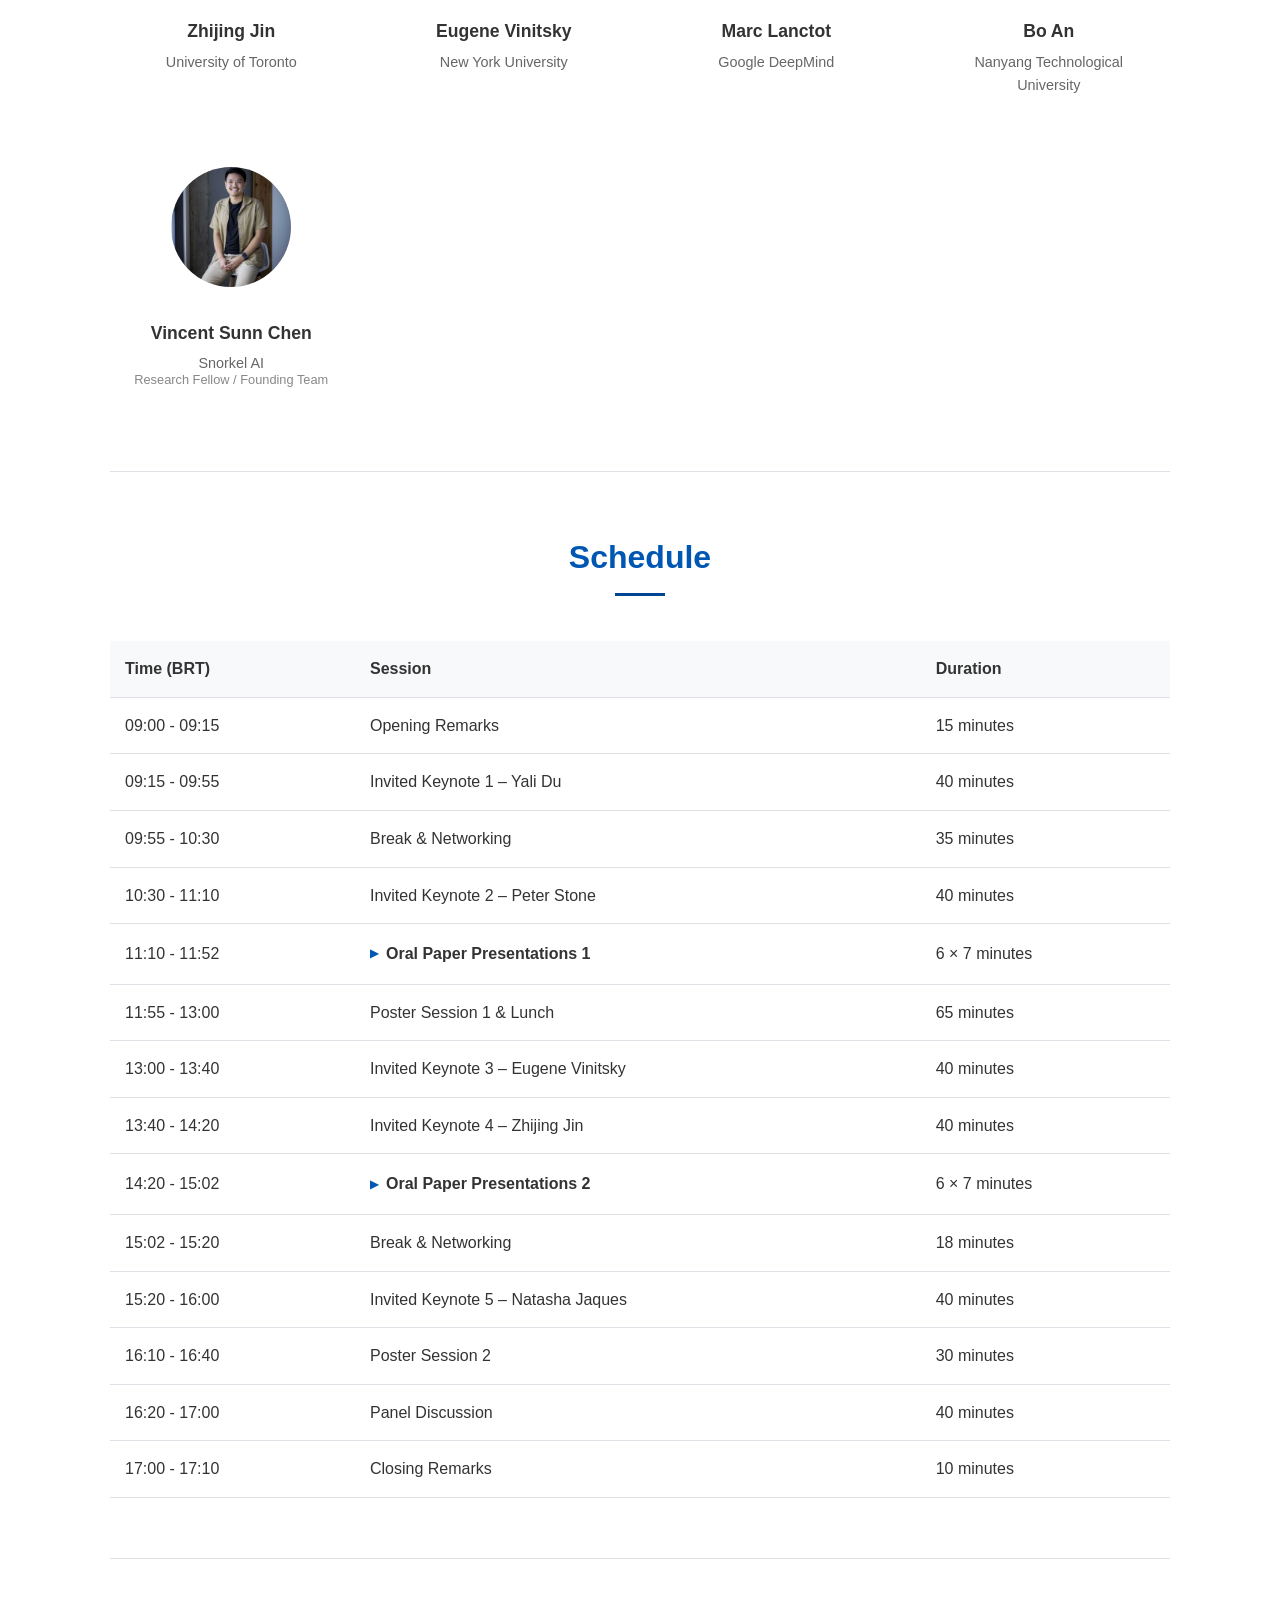
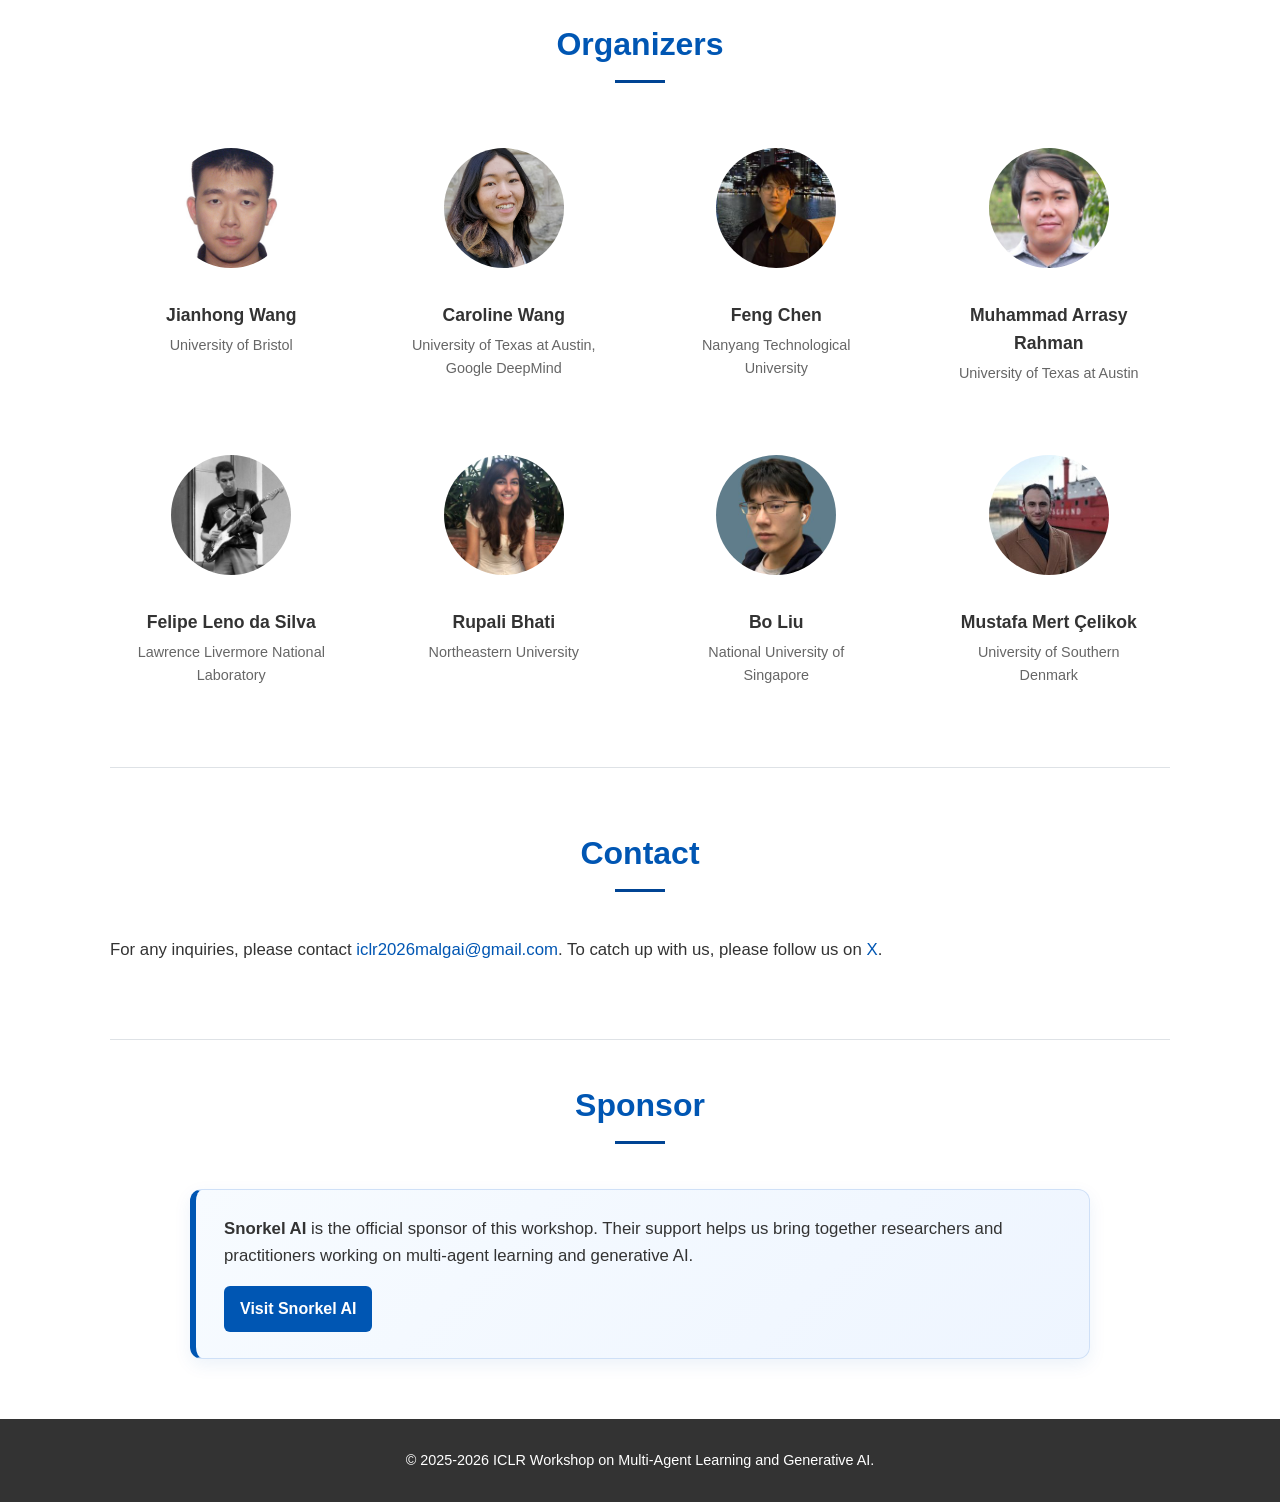
==== commit 644d63e9: "update schedule; paper information; panelists" ====
--- a/index.html
+++ b/index.html
@@ -30,6 +30,53 @@
             color: #ddd;
             margin-bottom: 15px;
         }
+
+        table details summary {
+            cursor: pointer;
+            font-weight: bold;
+            list-style: none;
+            display: flex;
+            align-items: center;
+            gap: 8px;
+            padding: 2px 0;
+        }
+
+        table details summary::-webkit-details-marker {
+            display: none;
+        }
+
+        table details summary::before {
+            content: '▶';
+            font-size: 0.68em;
+            color: var(--primary-color);
+            transition: transform 0.2s ease;
+            display: inline-block;
+            flex-shrink: 0;
+        }
+
+        table details[open] summary::before {
+            transform: rotate(90deg);
+        }
+
+        table details ul {
+            list-style: none;
+            margin: 12px 0 6px 4px;
+            padding: 0 0 0 14px;
+            border-left: 3px solid var(--primary-color);
+        }
+
+        table details ul li {
+            font-size: 0.875em;
+            color: #555;
+            padding: 6px 0;
+            border-bottom: 1px solid #f0f0f0;
+            line-height: 1.45;
+        }
+
+        table details ul li:last-child {
+            border-bottom: none;
+            padding-bottom: 2px;
+        }
     </style>
 </head>
 
@@ -63,6 +110,7 @@
                 <li><a href="#speakers">Speakers</a></li>
                 <li><a href="#schedule">Schedule</a></li>
                 <li><a href="#organizers">Organizers</a></li>
+                <li><a href="papers.html" style="color: var(--primary-color);">Accepted Papers</a></li>
             </ul>
         </div>
     </nav>
@@ -269,15 +317,6 @@
             <!-- <p><strong>Moderator:</strong> <a href="https://ghli.org/" target="_blank">Guohao Li</a> (Eigent.AI)</p> -->
             <div class="speaker-grid">
                 <div class="speaker">
-                    <a href="https://ghli.org/" target="_blank">
-                        <!-- <i class="fas fa-user-circle"></i> -->
-                        <img src="img/panelists/guohao_li.jpg" alt="Guohao Li">
-                    </a>
-                    <h4>Guohao Li</h4>
-                    <p>Eigent.AI</p>
-                    <p style="font-weight: bold; color: #555; margin-top: 5px;">Moderator</p>
-                </div>
-                <div class="speaker">
                     <a href="https://zhijing-jin.com/" target="_blank">
                         <!-- <i class="fas fa-user-circle"></i> -->
                         <img src="img/panelists/zhijing_jin.jpg" alt="Zhijing Jin">
@@ -314,21 +353,21 @@
                         Confirmed</p> -->
                 </div>
                 <div class="speaker">
-                    <a href="https://snorkel.ai/author/fred-sala/" target="_blank">
-                        <img src="img/panelists/Fred_Sala.jpg" alt="Fred Sala">
-                    </a>
-                    <h4>Fred Sala</h4>
+                    <a href="https://snorkel.ai/" target="_blank">
+                        <img src="img/panelists/vincent_sunn_chen.jpg" alt="Vincent Sunn Chen">
+                    </a>
+                    <h4>Vincent Sunn Chen</h4>
                     <p>Snorkel AI</p>
-                    <p style="font-size: 0.8rem; color: #888; margin-top: -5px;">Chief Scientist</p>
+                    <p style="font-size: 0.8rem; color: #888; margin-top: -5px;">Research Fellow / Founding Team</p>
                 </div>
             </div>
         </section>
 
         <section id="schedule">
-            <h3>Tentative Schedule</h3>
+            <h3>Schedule</h3>
             <table>
                 <tr>
-                    <th>Time</th>
+                    <th>Time (BRT)</th>
                     <th>Session</th>
                     <th>Duration</th>
                 </tr>
@@ -339,61 +378,80 @@
                 </tr>
                 <tr>
                     <td>09:15 - 09:55</td>
-                    <td>Invited Keynote 1</td>
+                    <td>Invited Keynote 1 – Yali Du</td>
                     <td>40 minutes</td>
                 </tr>
                 <tr>
-                    <td>10:00 - 10:30</td>
+                    <td>09:55 - 10:30</td>
                     <td>Break & Networking</td>
-                    <td>30 minutes</td>
+                    <td>35 minutes</td>
                 </tr>
                 <tr>
                     <td>10:30 - 11:10</td>
-                    <td>Invited Keynote 2</td>
+                    <td>Invited Keynote 2 – Peter Stone</td>
                     <td>40 minutes</td>
                 </tr>
                 <tr>
-                    <td>11:10 - 11:55</td>
-                    <td>Oral Paper Presentation 1</td>
-                    <td> (5 + 2) x 6 minutes</td>
-                </tr>
-                <!-- <tr>
-                    <td>11:55 - 12:05</td>
-                    <td>Poster Session 1</td>
+                    <td>11:10 - 11:52</td>
+                    <td>
+                        <details>
+                            <summary>Oral Paper Presentations 1</summary>
+                            <ul>
+                                <li>EconAI: Dynamic Persona Evolution and Memory-Aware Agents in Evolving Economic Environments</li>
+                                <li>GT-HarmBench: Benchmarking AI Safety Risks Through the Lens of Game Theory</li>
+                                <li>AI Organizations Are More Effective but Less Aligned than Individual Agents</li>
+                                <li>CooperBench: Benchmarking Cooperation in Coding Agents</li>
+                                <li>AccelOpt: A Self-Improving LLM Agentic System for AI Accelerator Kernel Optimization</li>
+                                <li>ArchPilot: A Proxy-Guided Multi-Agent Approach for Machine Learning Engineering</li>
+                            </ul>
+                        </details>
+                    </td>
+                    <td>6 × 7 minutes</td>
+                </tr>
+                <tr>
+                    <td>11:55 - 13:00</td>
+                    <td>Poster Session 1 & Lunch</td>
+                    <td>65 minutes</td>
+                </tr>
+                <tr>
+                    <td>13:00 - 13:40</td>
+                    <td>Invited Keynote 3 – Eugene Vinitsky</td>
                     <td>40 minutes</td>
-                </tr> -->
-                <tr>
-                    <td>11:55 - 13:00</td>
-                    <td>Lunch & Networking & Poster Session 1</td>
-                    <td>65 minutes</td>
-                </tr>
-                <tr>
-                    <td>13:00 - 13:40</td>
-                    <td>Invited Keynote 3</td>
+                </tr>
+                <tr>
+                    <td>13:40 - 14:20</td>
+                    <td>Invited Keynote 4 – Zhijing Jin</td>
                     <td>40 minutes</td>
                 </tr>
                 <tr>
-                    <td>13:40 - 14:20</td>
-                    <td>Invited Keynote 4</td>
-                    <td>40 minutes</td>
-                </tr>
-                <tr>
                     <td>14:20 - 15:02</td>
-                    <td>Oral Paper Presentation 2</td>
-                    <td> (5 + 2) x 6 minutes</td>
+                    <td>
+                        <details>
+                            <summary>Oral Paper Presentations 2</summary>
+                            <ul>
+                                <li>The Decrypto Benchmark for Multi-Agent Reasoning and Theory of Mind</li>
+                                <li>ComplLLM: Fine-tuning LLMs to Discover Complementary Signals for Decision-making</li>
+                                <li>Group Distributionally Robust Optimization-Driven RL for LLM Reasoning</li>
+                                <li>Team of Thoughts: Efficient Test-time Scaling of Agentic Systems through Orchestrated Tool Calling</li>
+                                <li>Evaluating LLM Agents as Human Simulators in Climate Social Dilemmas</li>
+                                <li>Build, Judge, Optimize: A Blueprint for Continuous Improvement of Multi-Agent Consumer Assistants</li>
+                            </ul>
+                        </details>
+                    </td>
+                    <td>6 × 7 minutes</td>
                 </tr>
                 <tr>
                     <td>15:02 - 15:20</td>
                     <td>Break & Networking</td>
-                    <td>28 minutes</td>
+                    <td>18 minutes</td>
                 </tr>
                 <tr>
                     <td>15:20 - 16:00</td>
-                    <td>Invited Keynote 5</td>
+                    <td>Invited Keynote 5 – Natasha Jaques</td>
                     <td>40 minutes</td>
                 </tr>
                 <tr>
-                    <td>16:00 - 16:20</td>
+                    <td>16:10 - 16:40</td>
                     <td>Poster Session 2</td>
                     <td>30 minutes</td>
                 </tr>
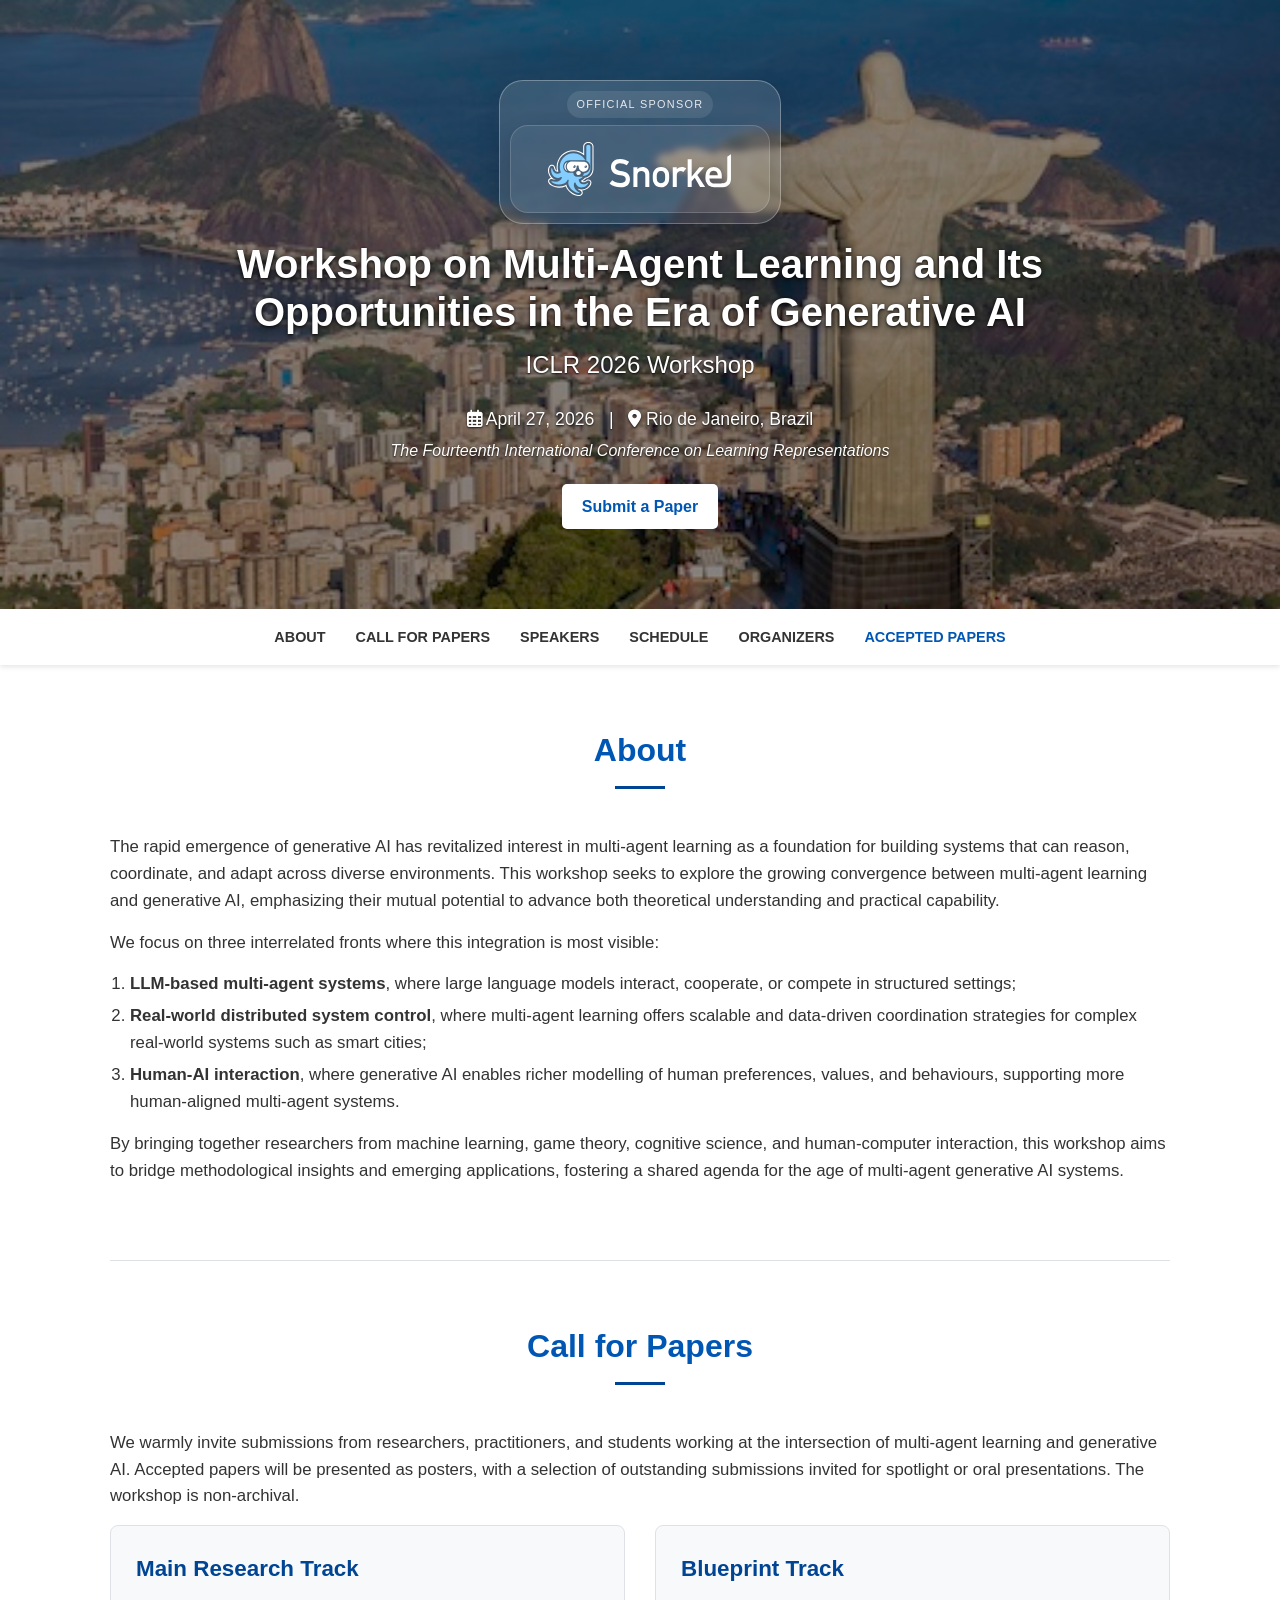
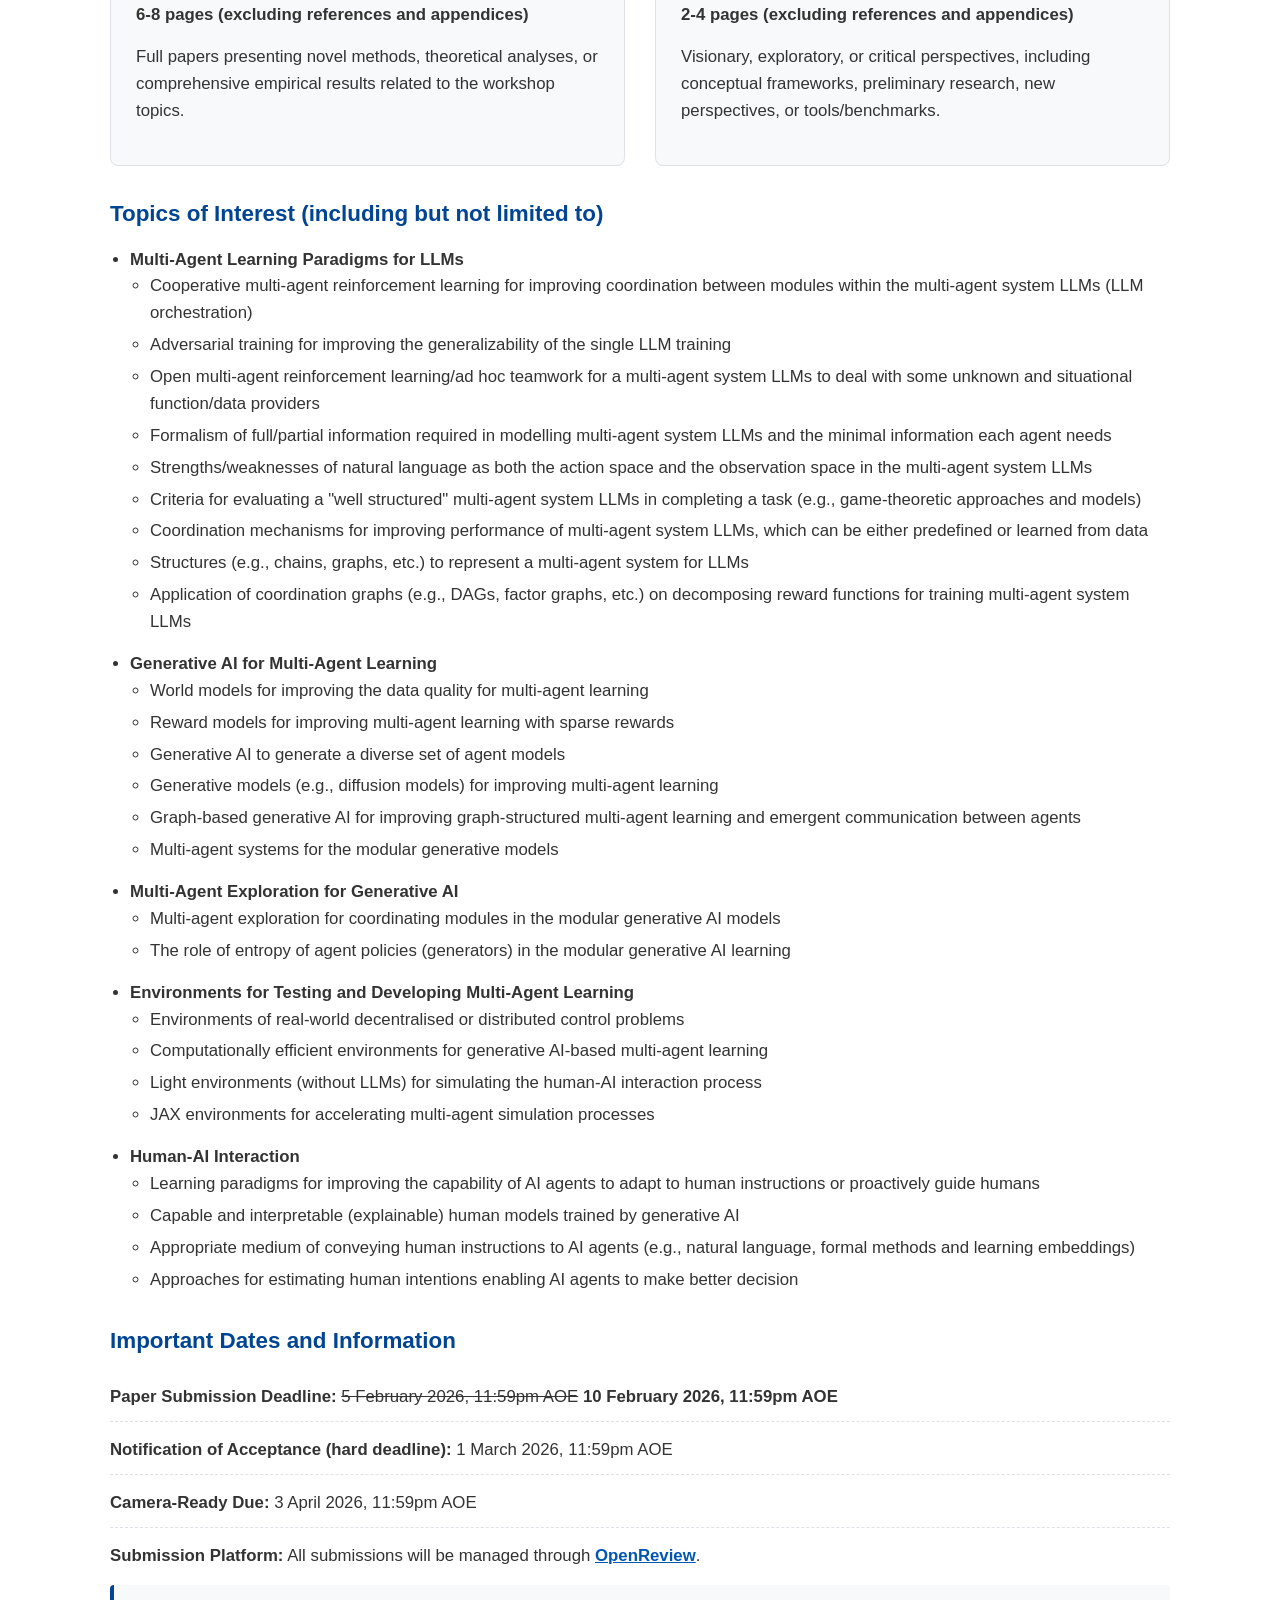
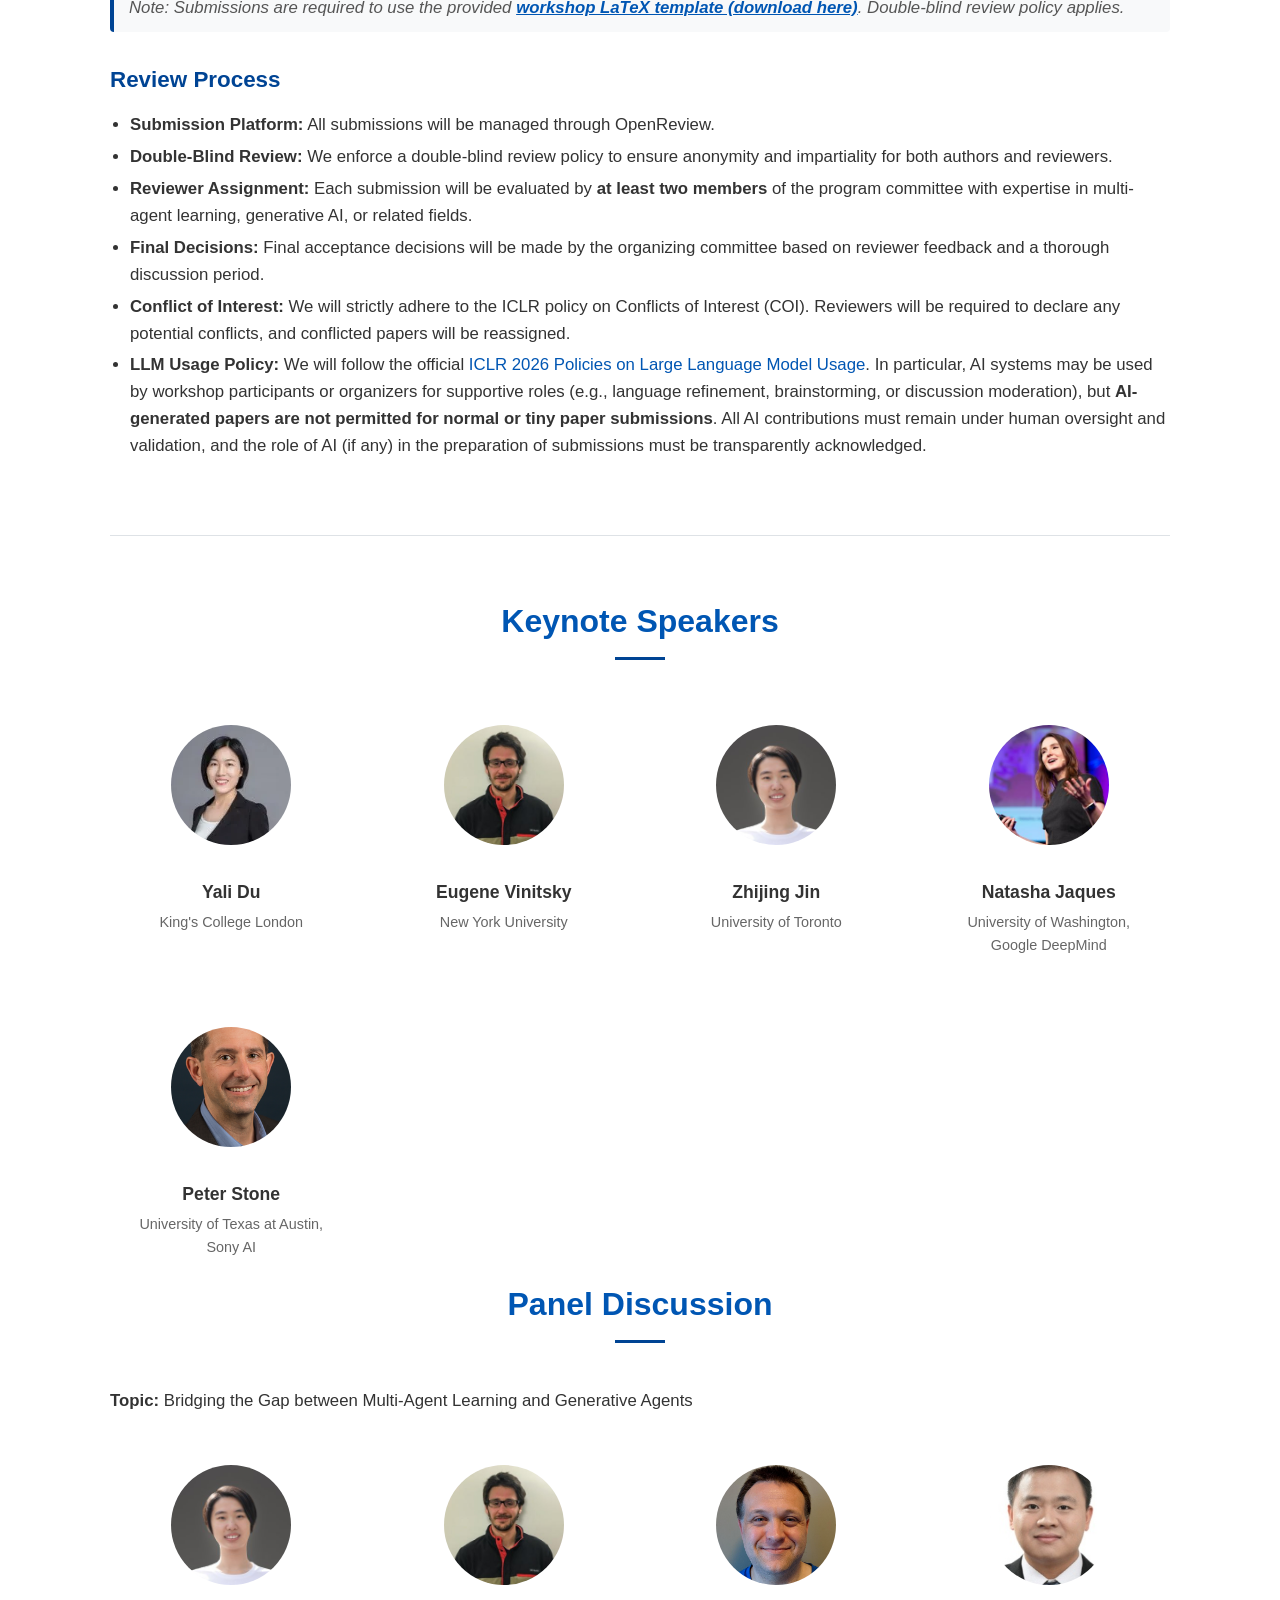
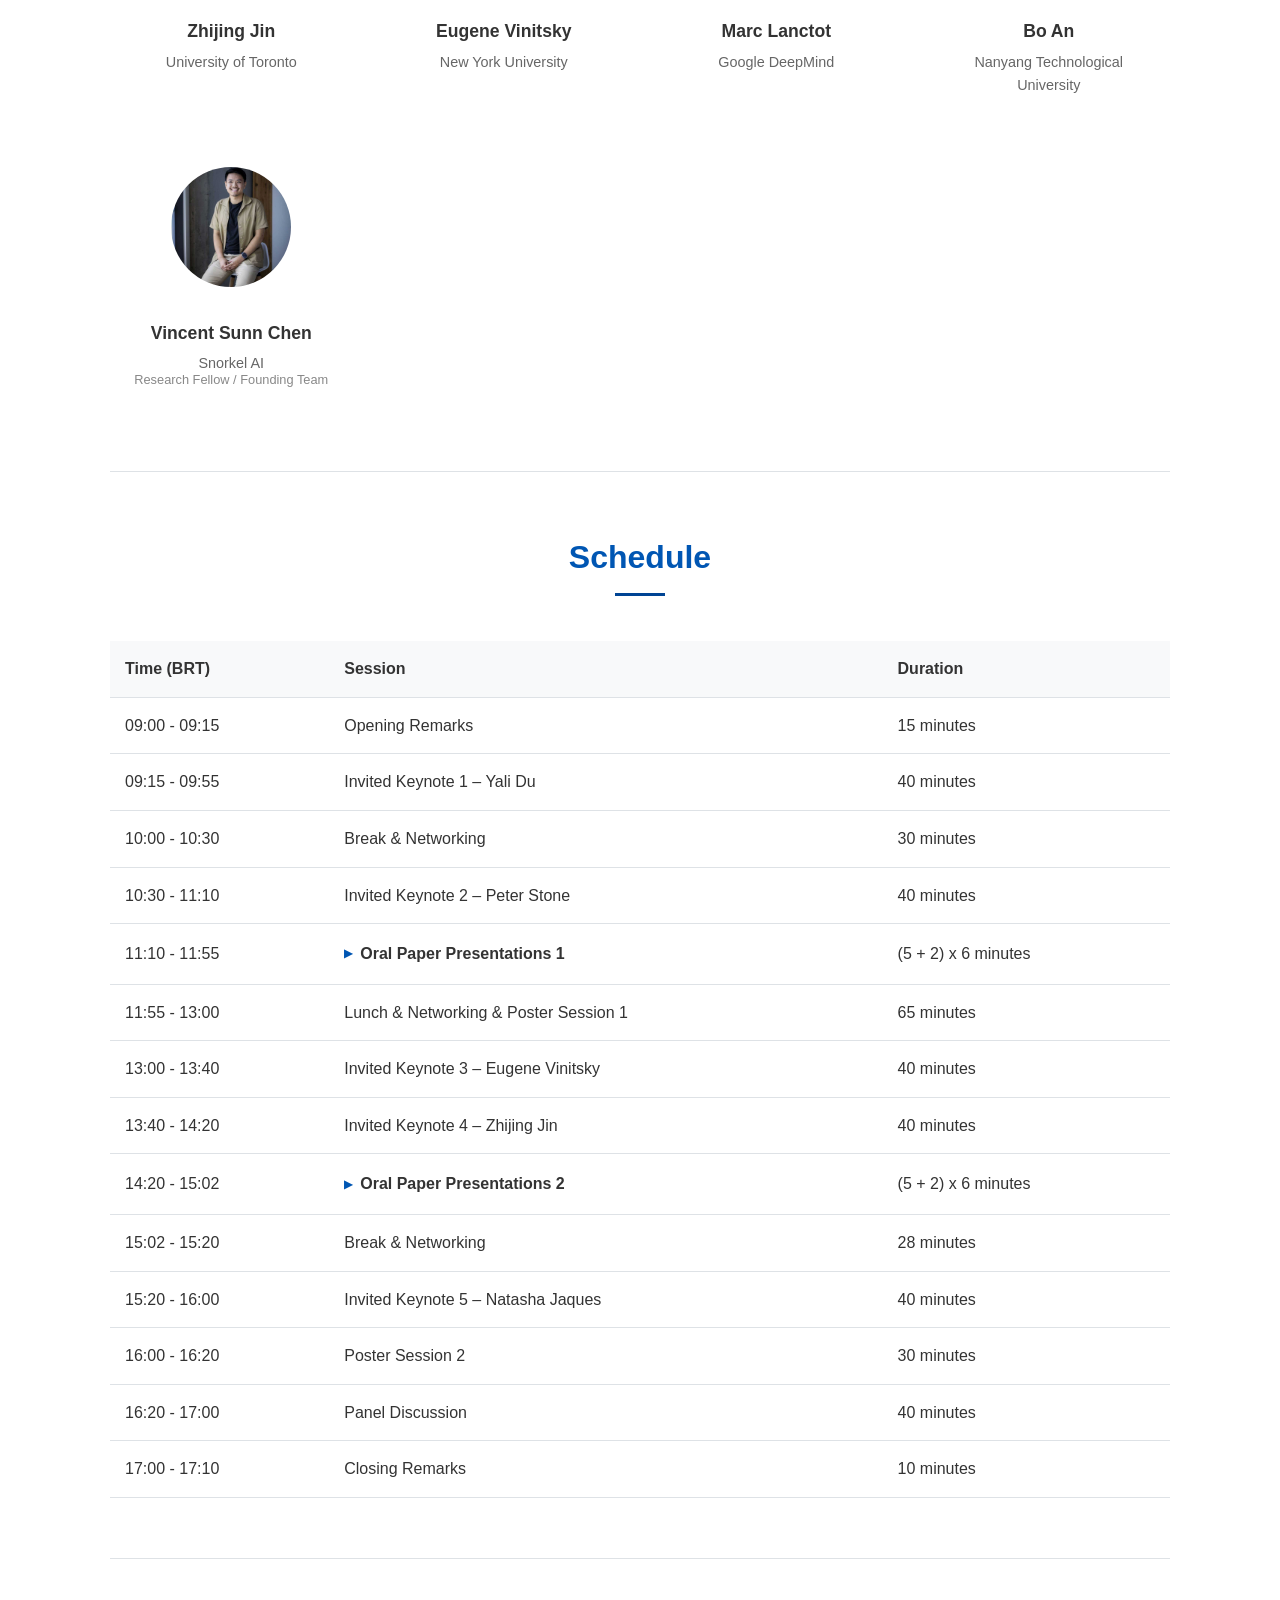
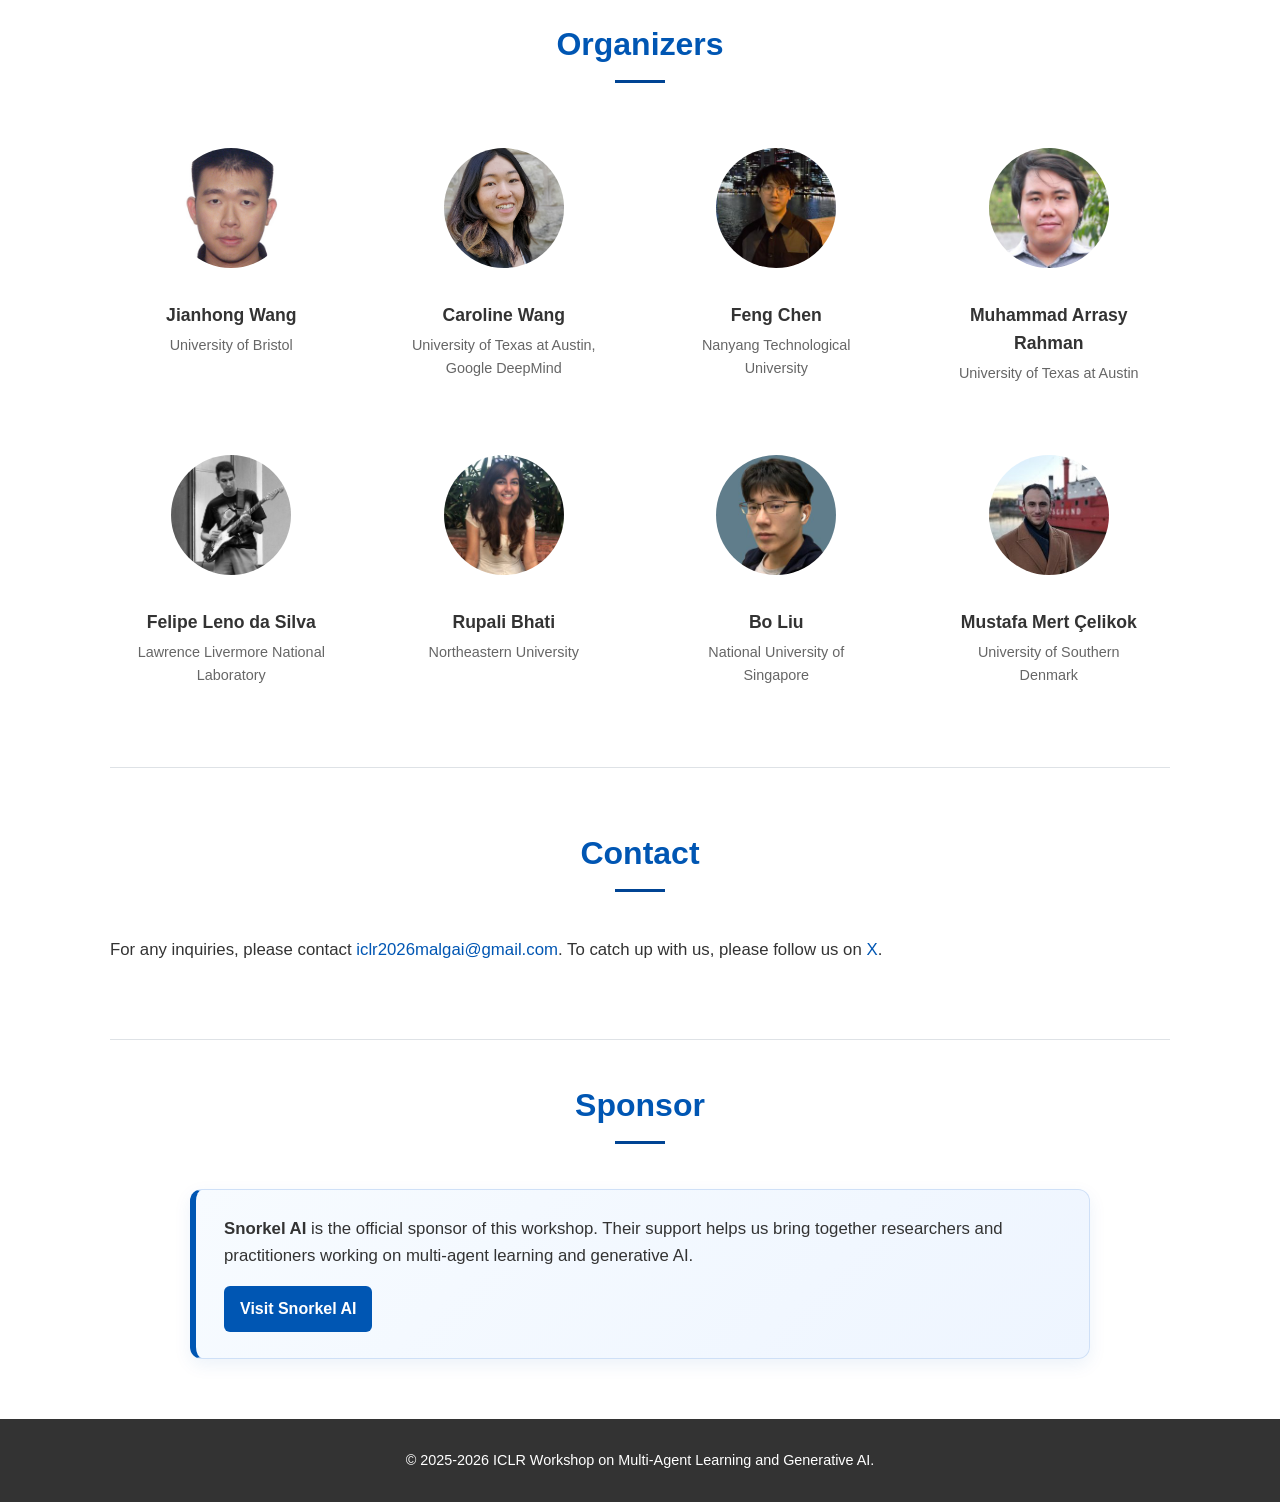
==== commit fe506666: "add more schedule details" ====
--- a/index.html
+++ b/index.html
@@ -382,9 +382,9 @@
                     <td>40 minutes</td>
                 </tr>
                 <tr>
-                    <td>09:55 - 10:30</td>
+                    <td>10:00 - 10:30</td>
                     <td>Break & Networking</td>
-                    <td>35 minutes</td>
+                    <td>30 minutes</td>
                 </tr>
                 <tr>
                     <td>10:30 - 11:10</td>
@@ -392,7 +392,7 @@
                     <td>40 minutes</td>
                 </tr>
                 <tr>
-                    <td>11:10 - 11:52</td>
+                    <td>11:10 - 11:55</td>
                     <td>
                         <details>
                             <summary>Oral Paper Presentations 1</summary>
@@ -406,11 +406,16 @@
                             </ul>
                         </details>
                     </td>
-                    <td>6 × 7 minutes</td>
-                </tr>
+                    <td>(5 + 2) x 6 minutes</td>
+                </tr>
+                <!-- <tr>
+                    <td>11:55 - 12:05</td>
+                    <td>Poster Session 1</td>
+                    <td>40 minutes</td>
+                </tr> -->
                 <tr>
                     <td>11:55 - 13:00</td>
-                    <td>Poster Session 1 & Lunch</td>
+                    <td>Lunch & Networking & Poster Session 1</td>
                     <td>65 minutes</td>
                 </tr>
                 <tr>
@@ -438,12 +443,12 @@
                             </ul>
                         </details>
                     </td>
-                    <td>6 × 7 minutes</td>
+                    <td>(5 + 2) x 6 minutes</td>
                 </tr>
                 <tr>
                     <td>15:02 - 15:20</td>
                     <td>Break & Networking</td>
-                    <td>18 minutes</td>
+                    <td>28 minutes</td>
                 </tr>
                 <tr>
                     <td>15:20 - 16:00</td>
@@ -451,7 +456,7 @@
                     <td>40 minutes</td>
                 </tr>
                 <tr>
-                    <td>16:10 - 16:40</td>
+                    <td>16:00 - 16:20</td>
                     <td>Poster Session 2</td>
                     <td>30 minutes</td>
                 </tr>
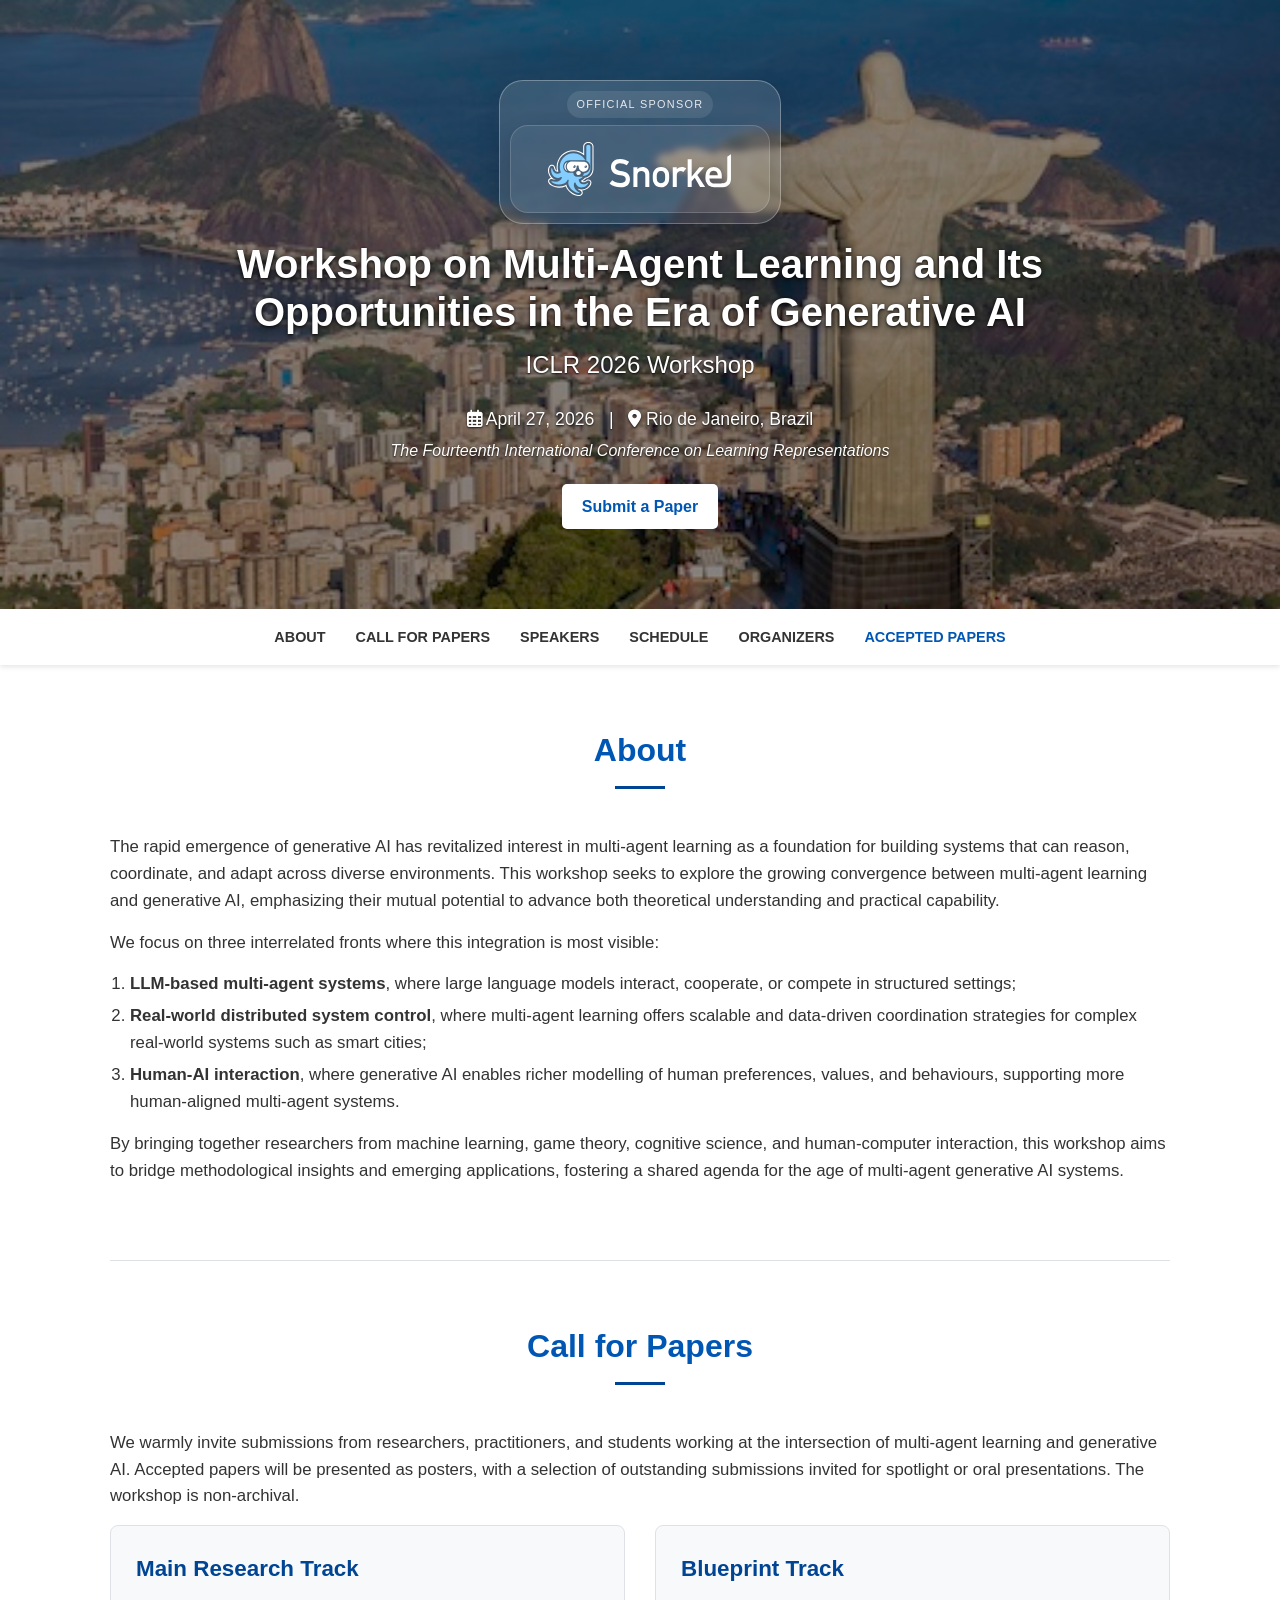
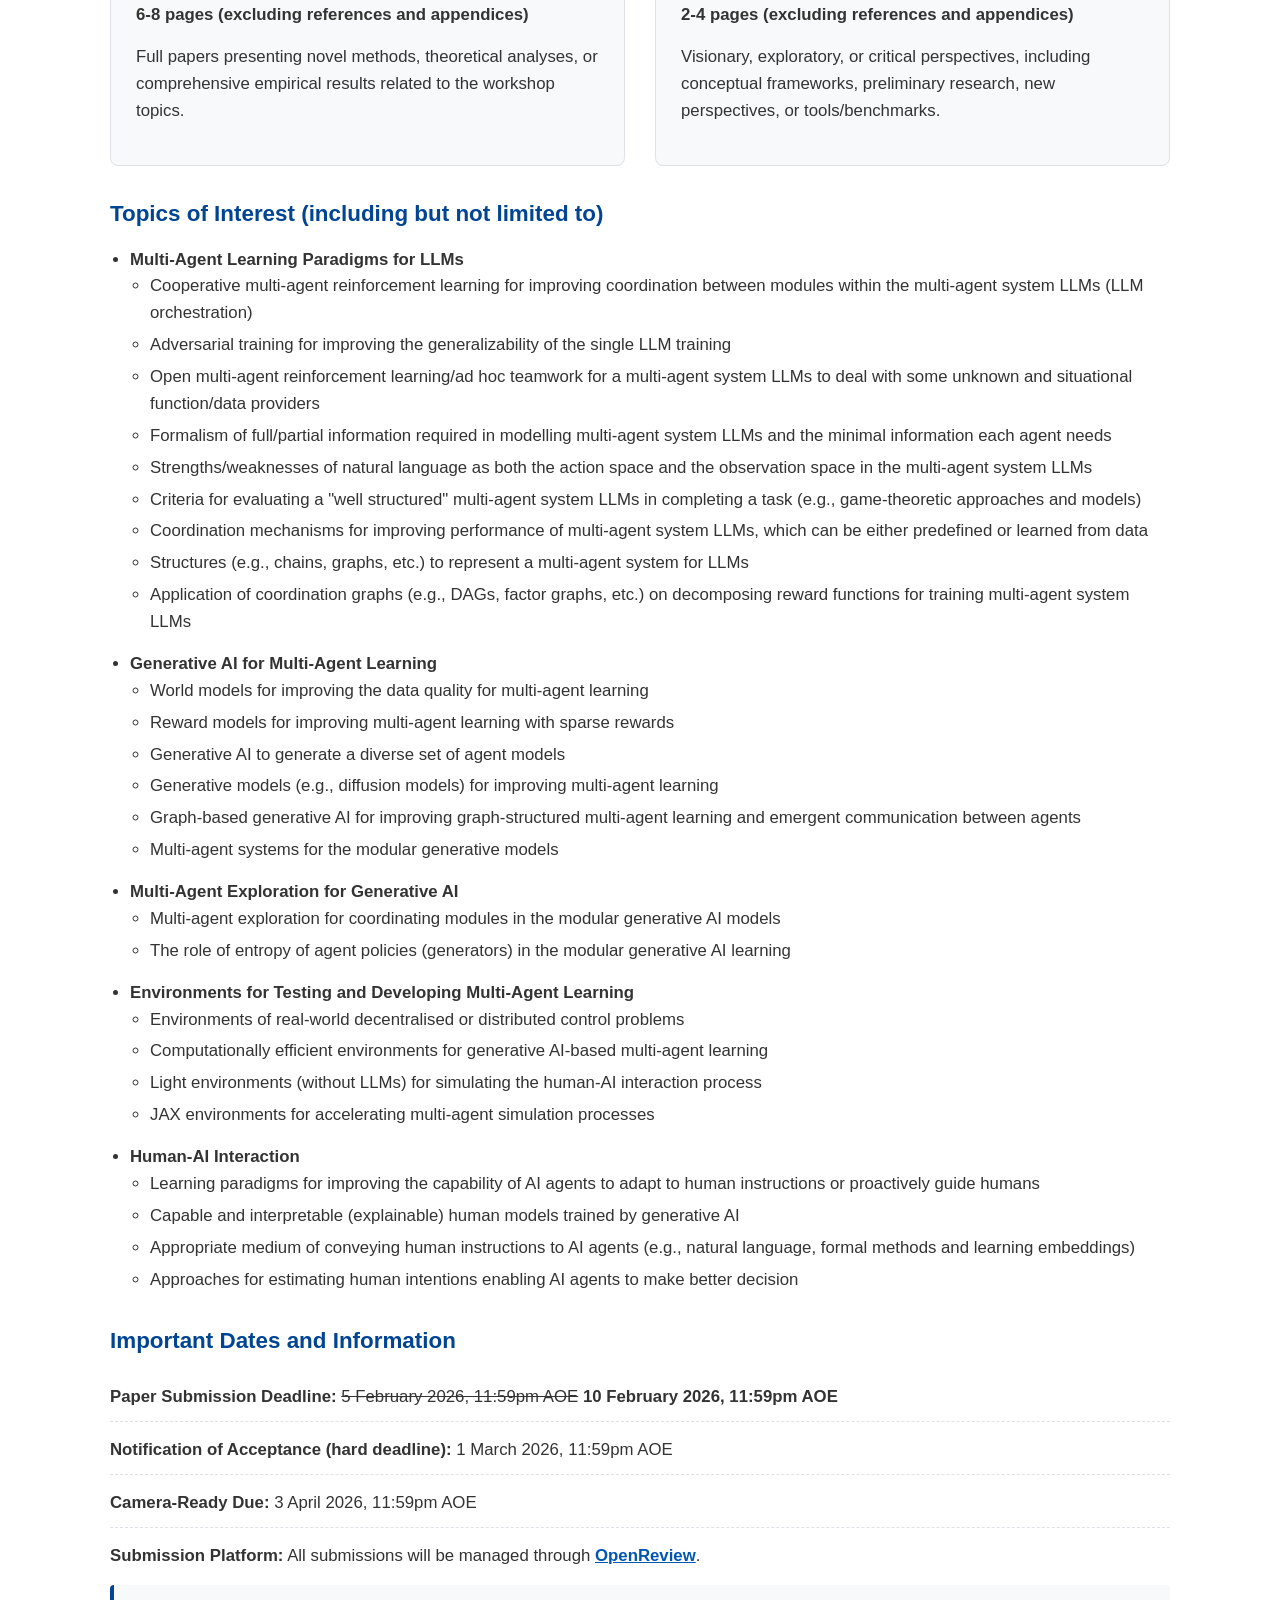
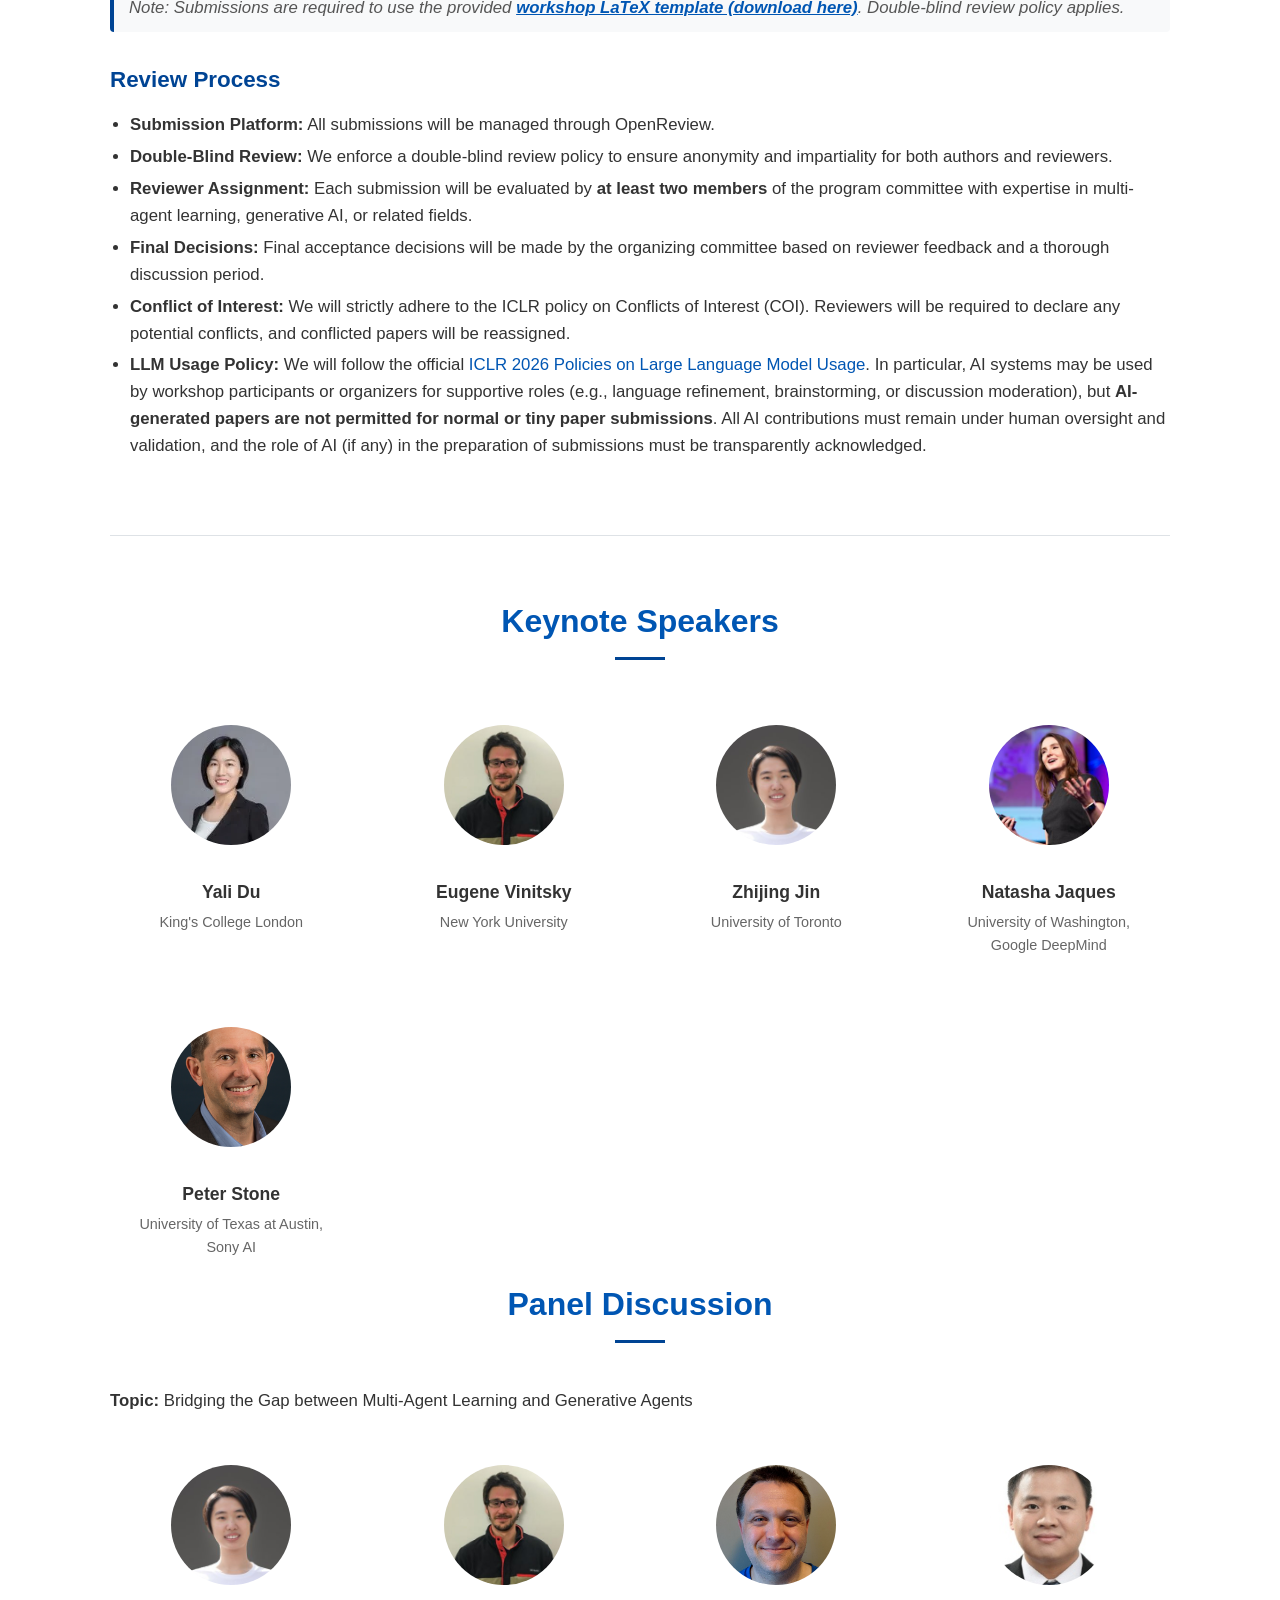
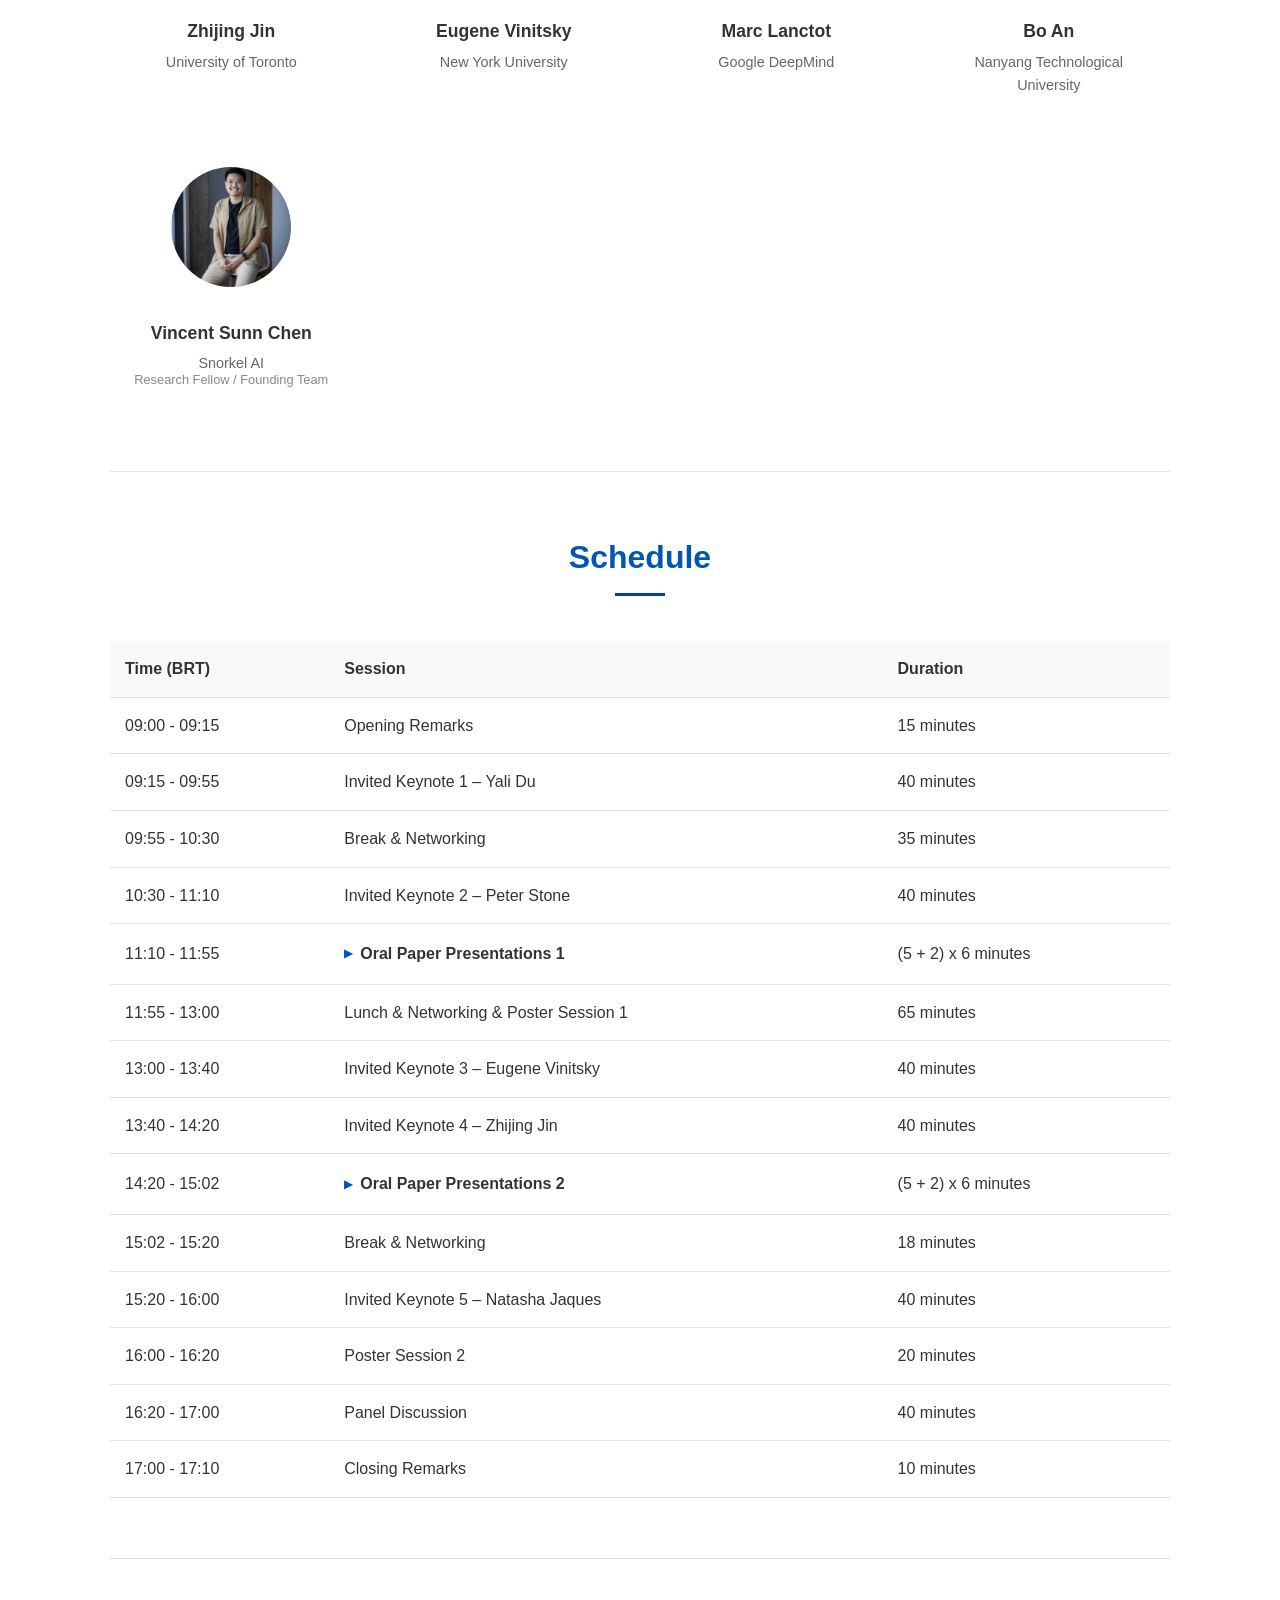
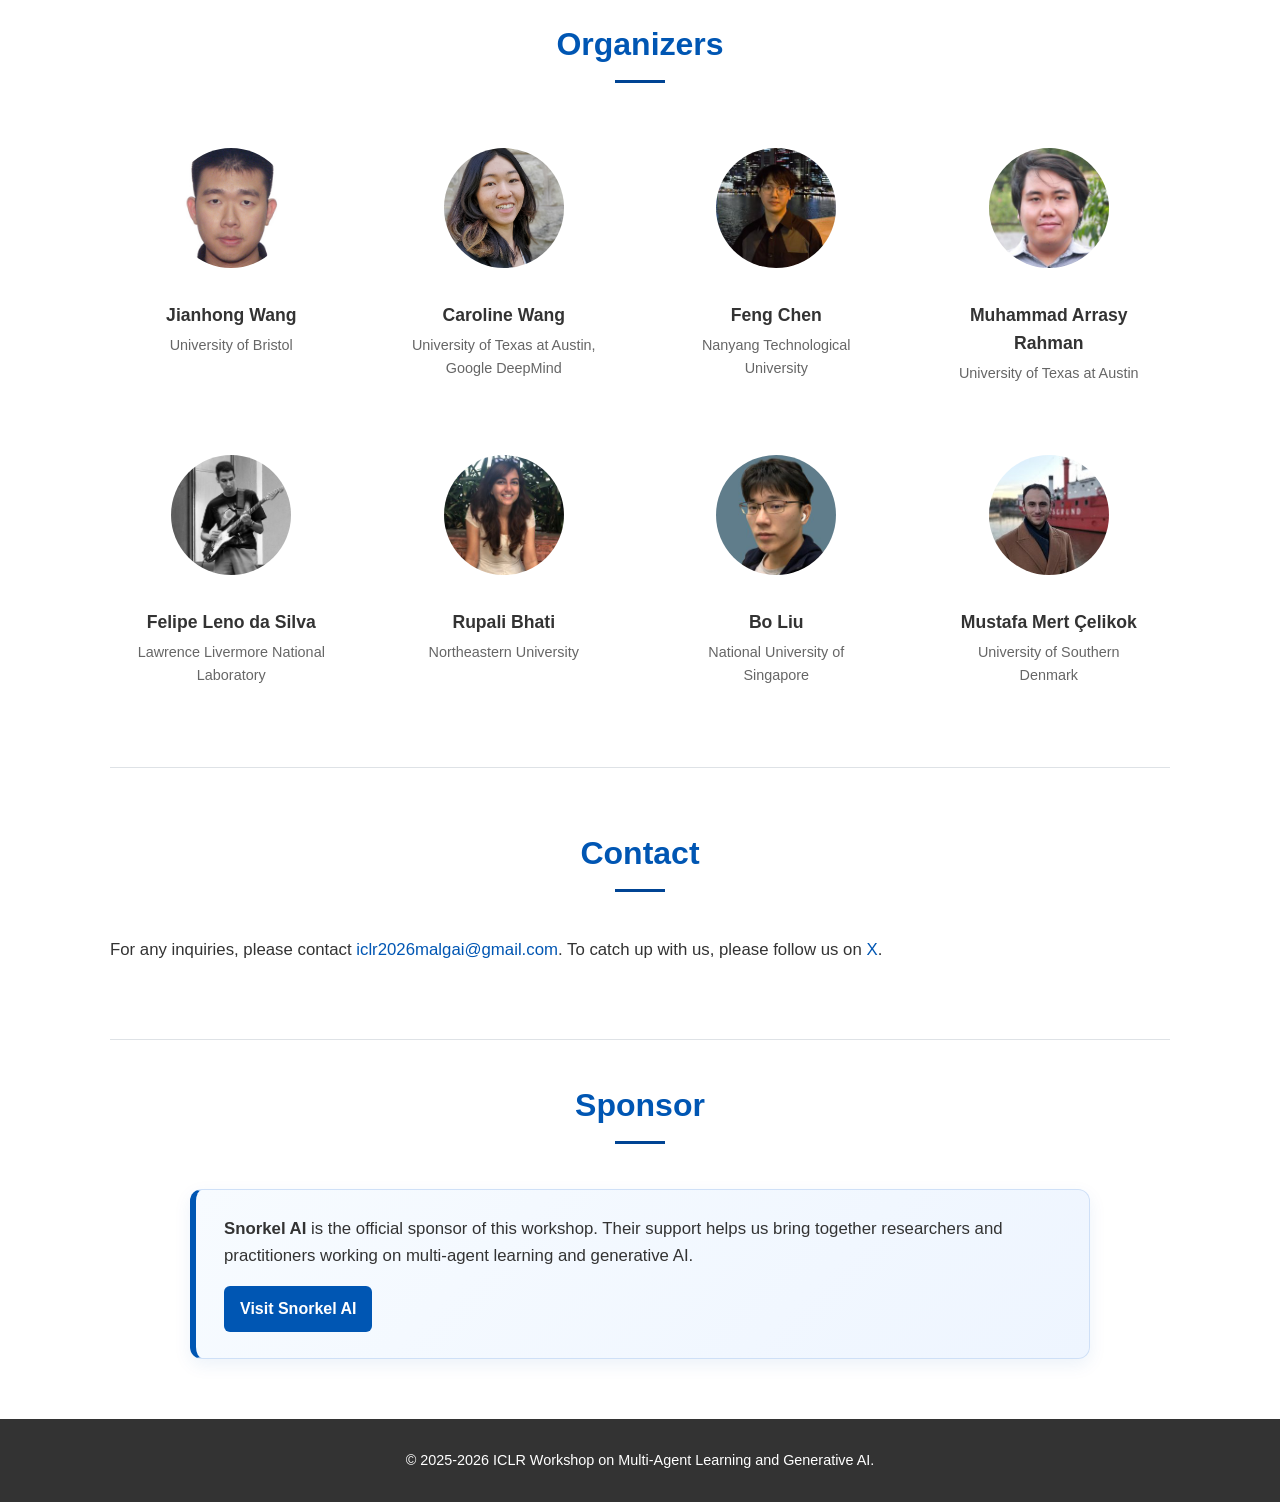
==== commit b7eeaf16: "modify duration time" ====
--- a/index.html
+++ b/index.html
@@ -382,9 +382,9 @@
                     <td>40 minutes</td>
                 </tr>
                 <tr>
-                    <td>10:00 - 10:30</td>
+                    <td>09:55 - 10:30</td>
                     <td>Break & Networking</td>
-                    <td>30 minutes</td>
+                    <td>35 minutes</td>
                 </tr>
                 <tr>
                     <td>10:30 - 11:10</td>
@@ -448,7 +448,7 @@
                 <tr>
                     <td>15:02 - 15:20</td>
                     <td>Break & Networking</td>
-                    <td>28 minutes</td>
+                    <td>18 minutes</td>
                 </tr>
                 <tr>
                     <td>15:20 - 16:00</td>
@@ -458,7 +458,7 @@
                 <tr>
                     <td>16:00 - 16:20</td>
                     <td>Poster Session 2</td>
-                    <td>30 minutes</td>
+                    <td>20 minutes</td>
                 </tr>
                 <tr>
                     <td>16:20 - 17:00</td>
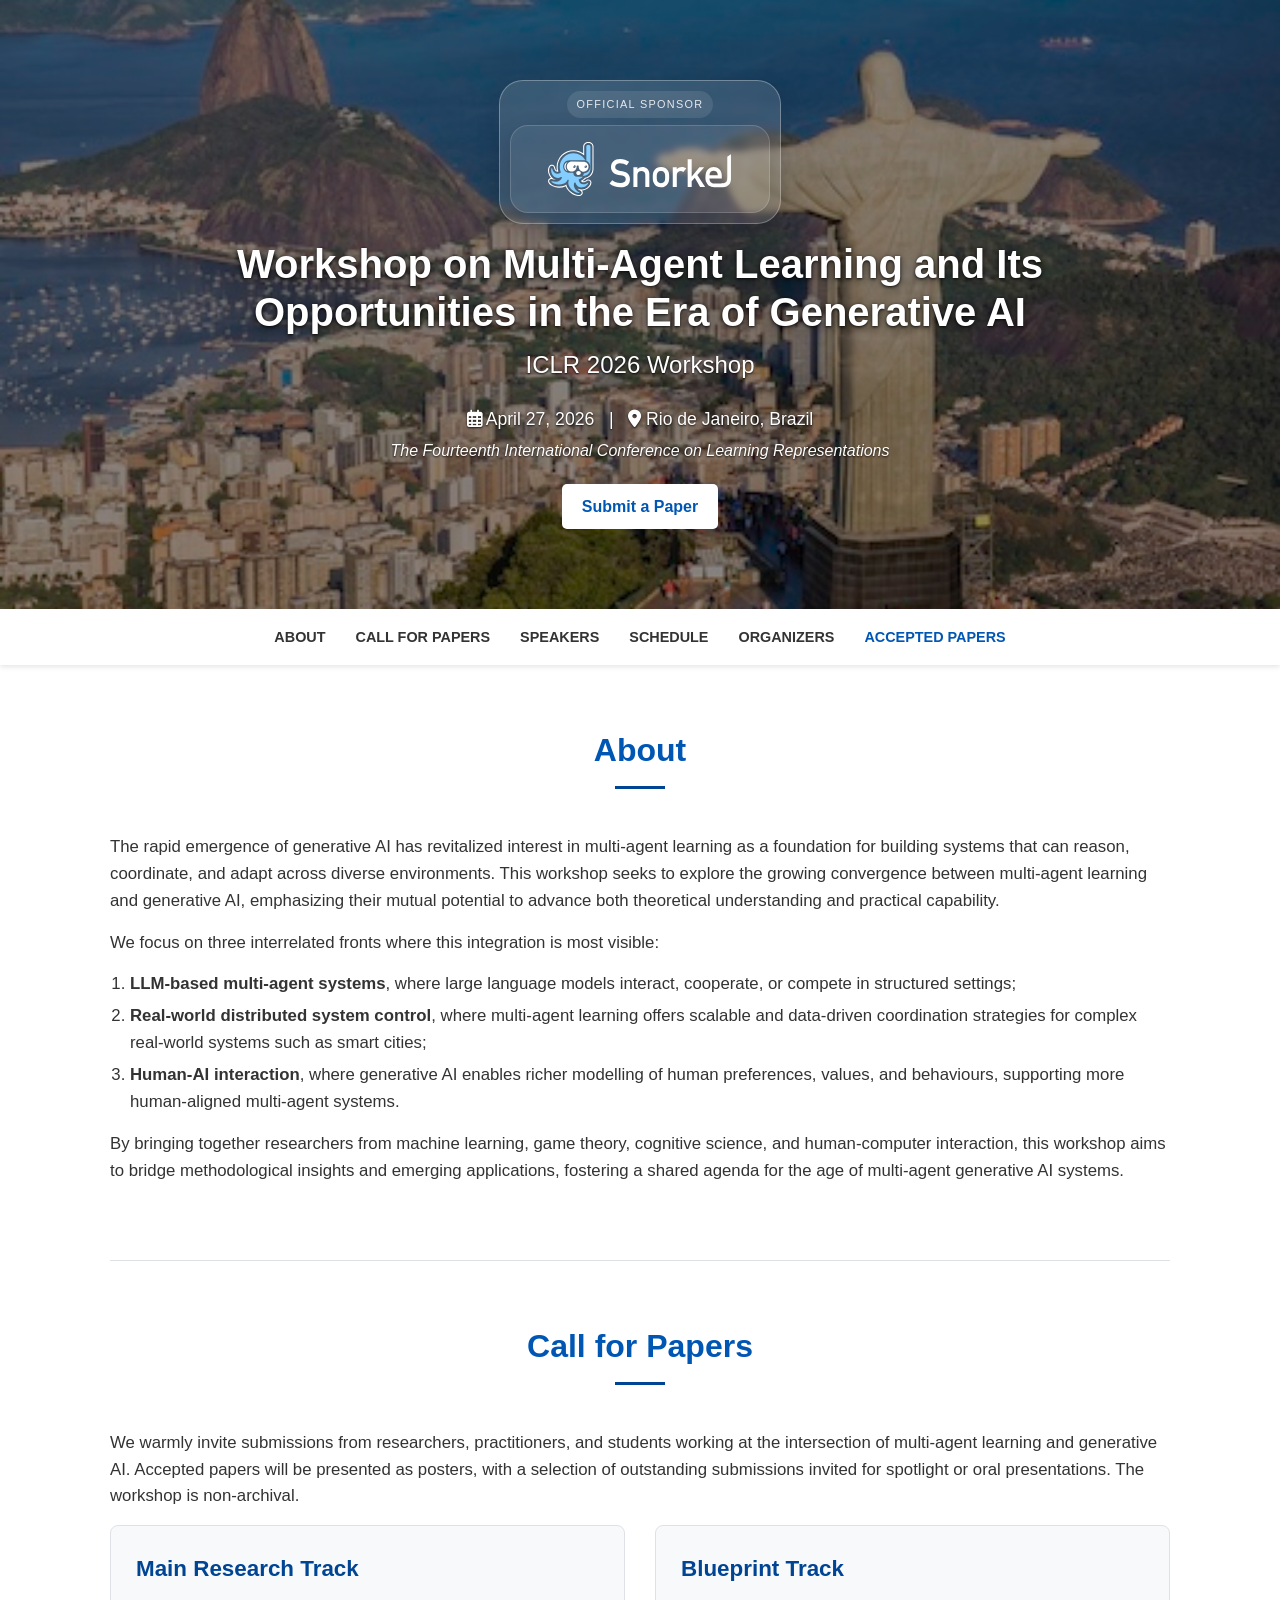
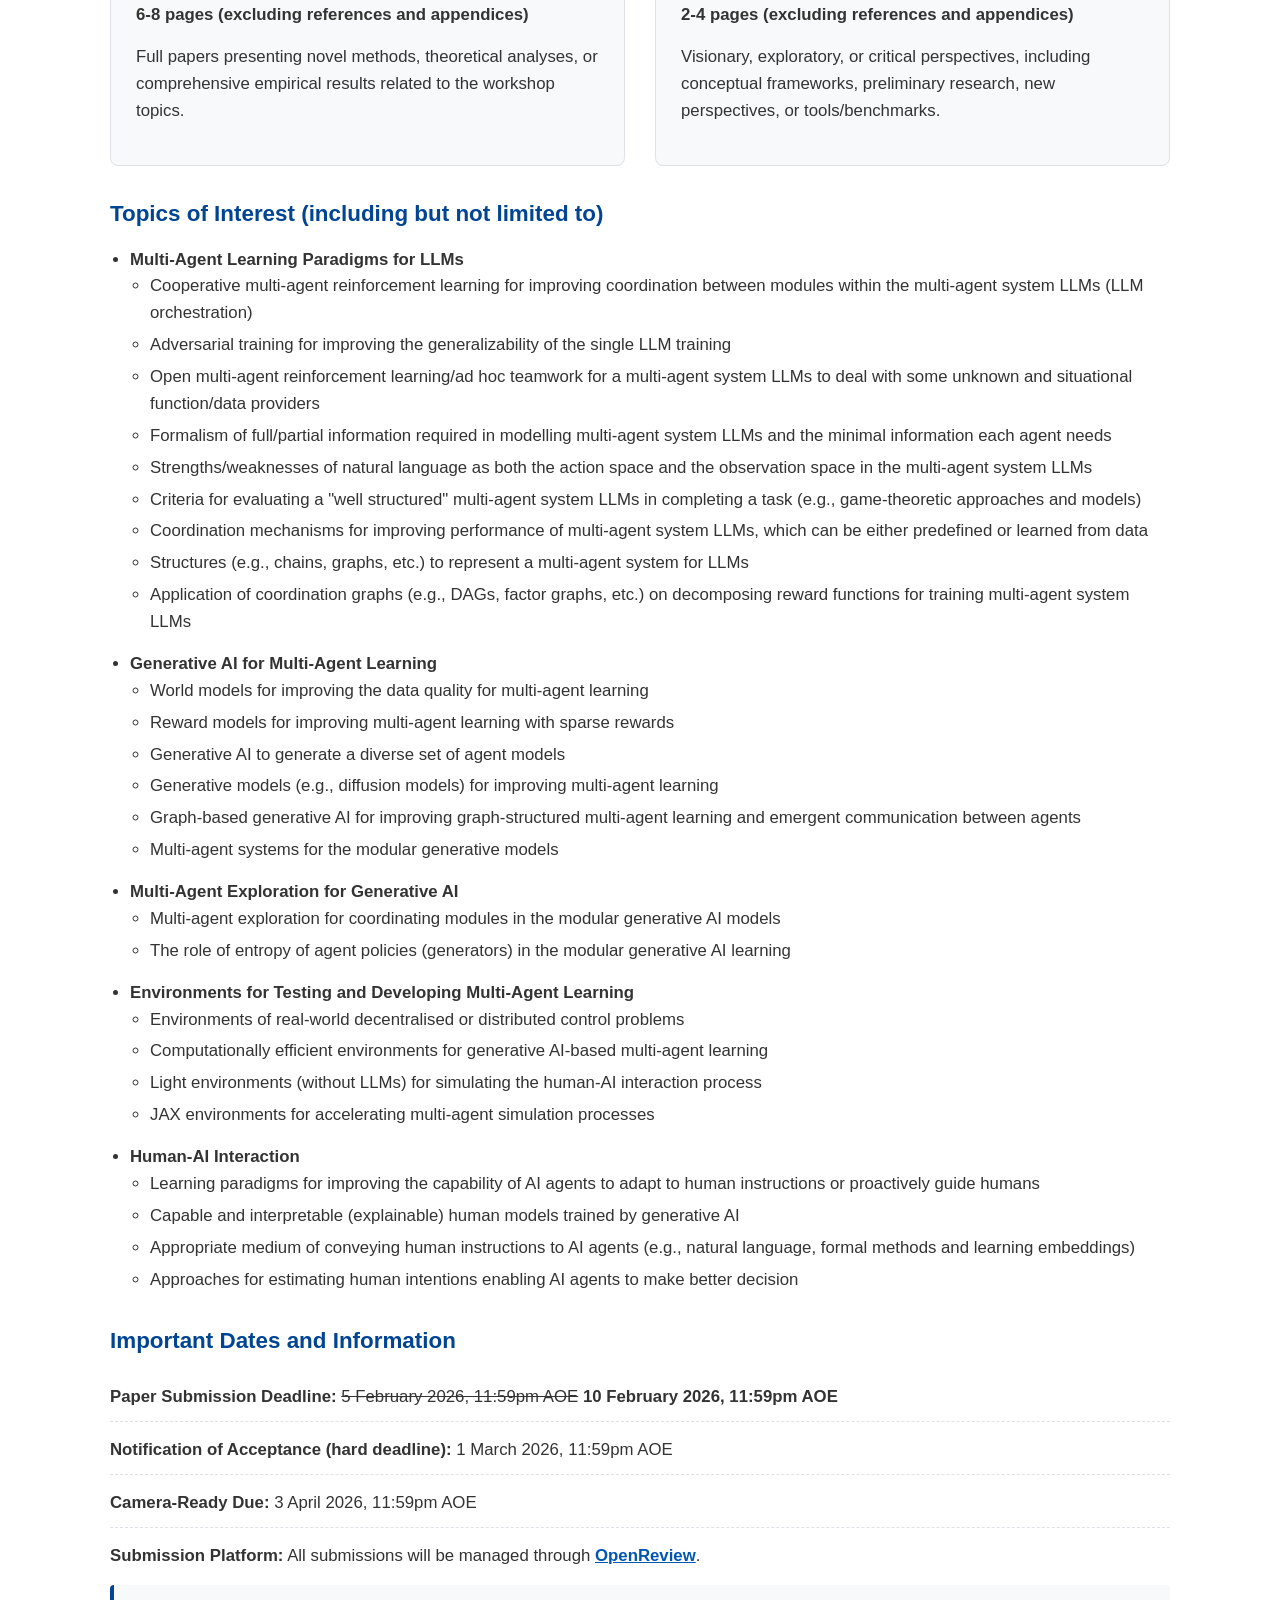
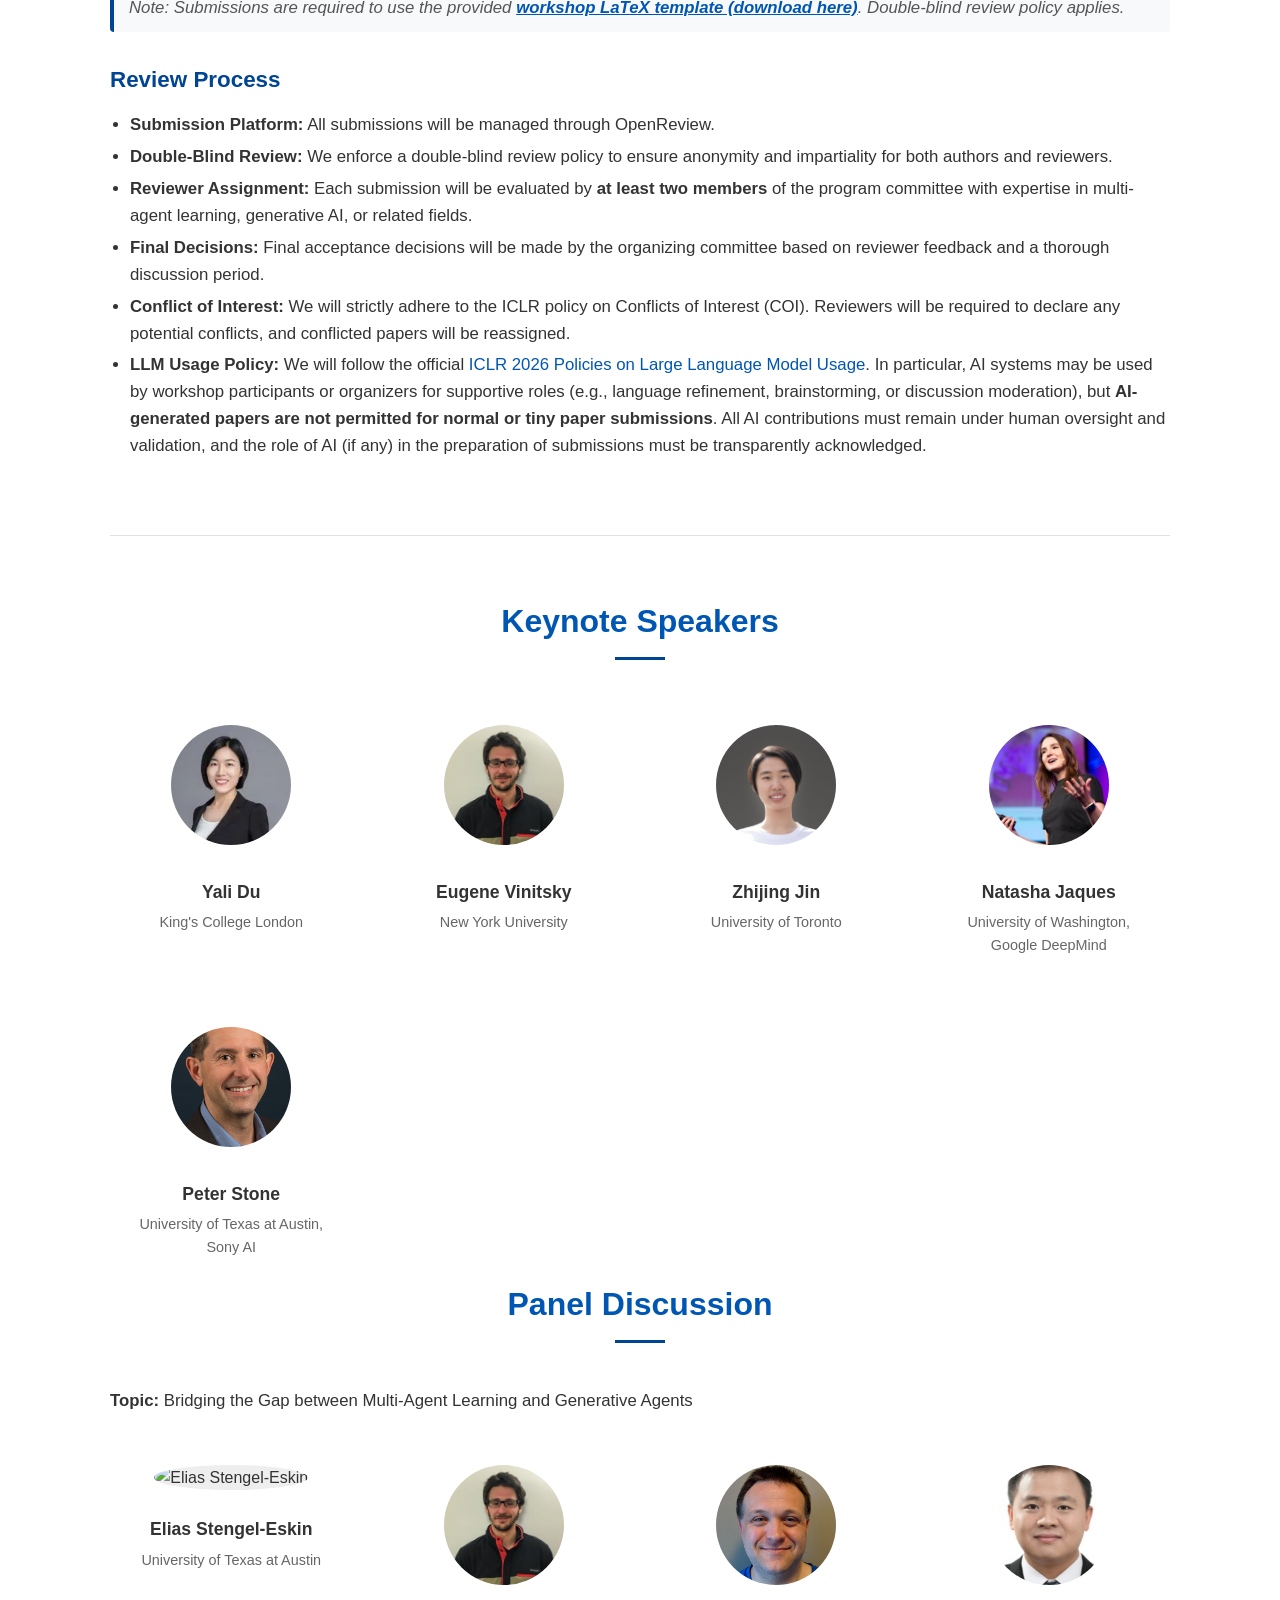
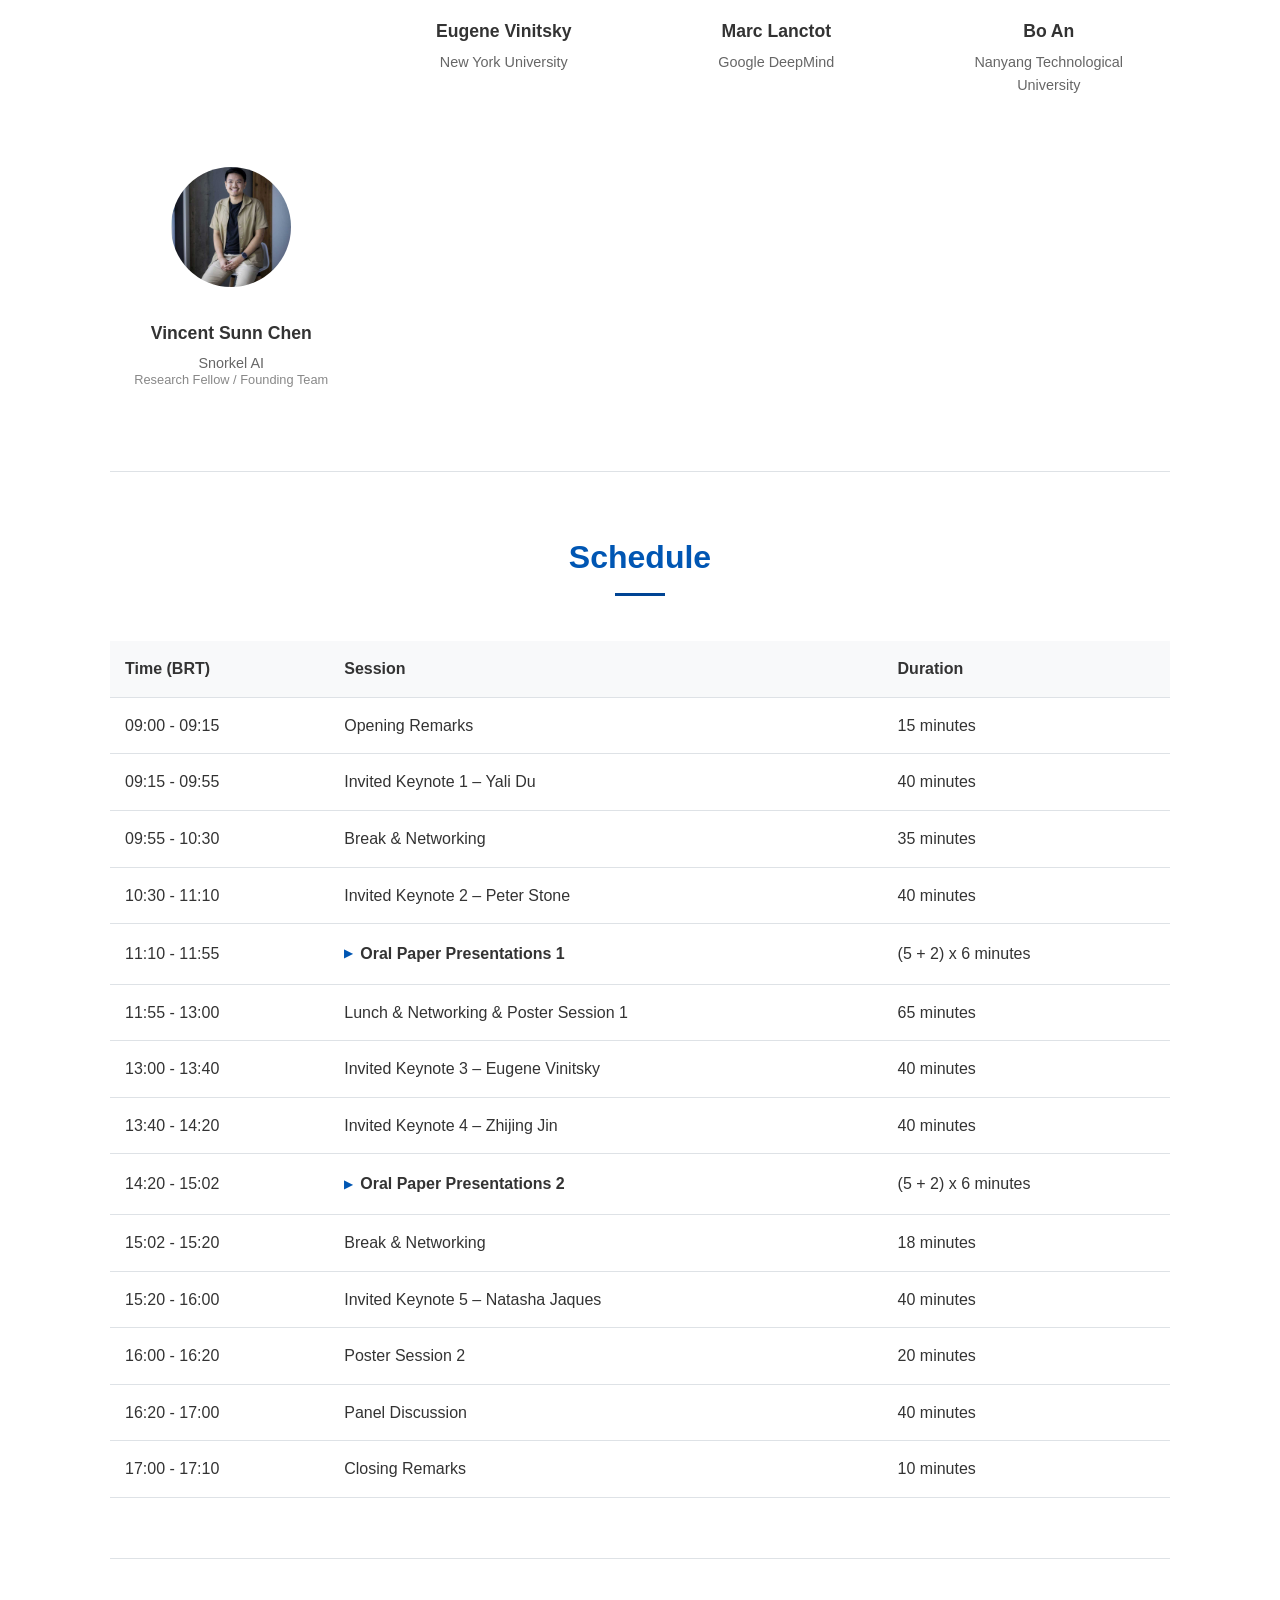
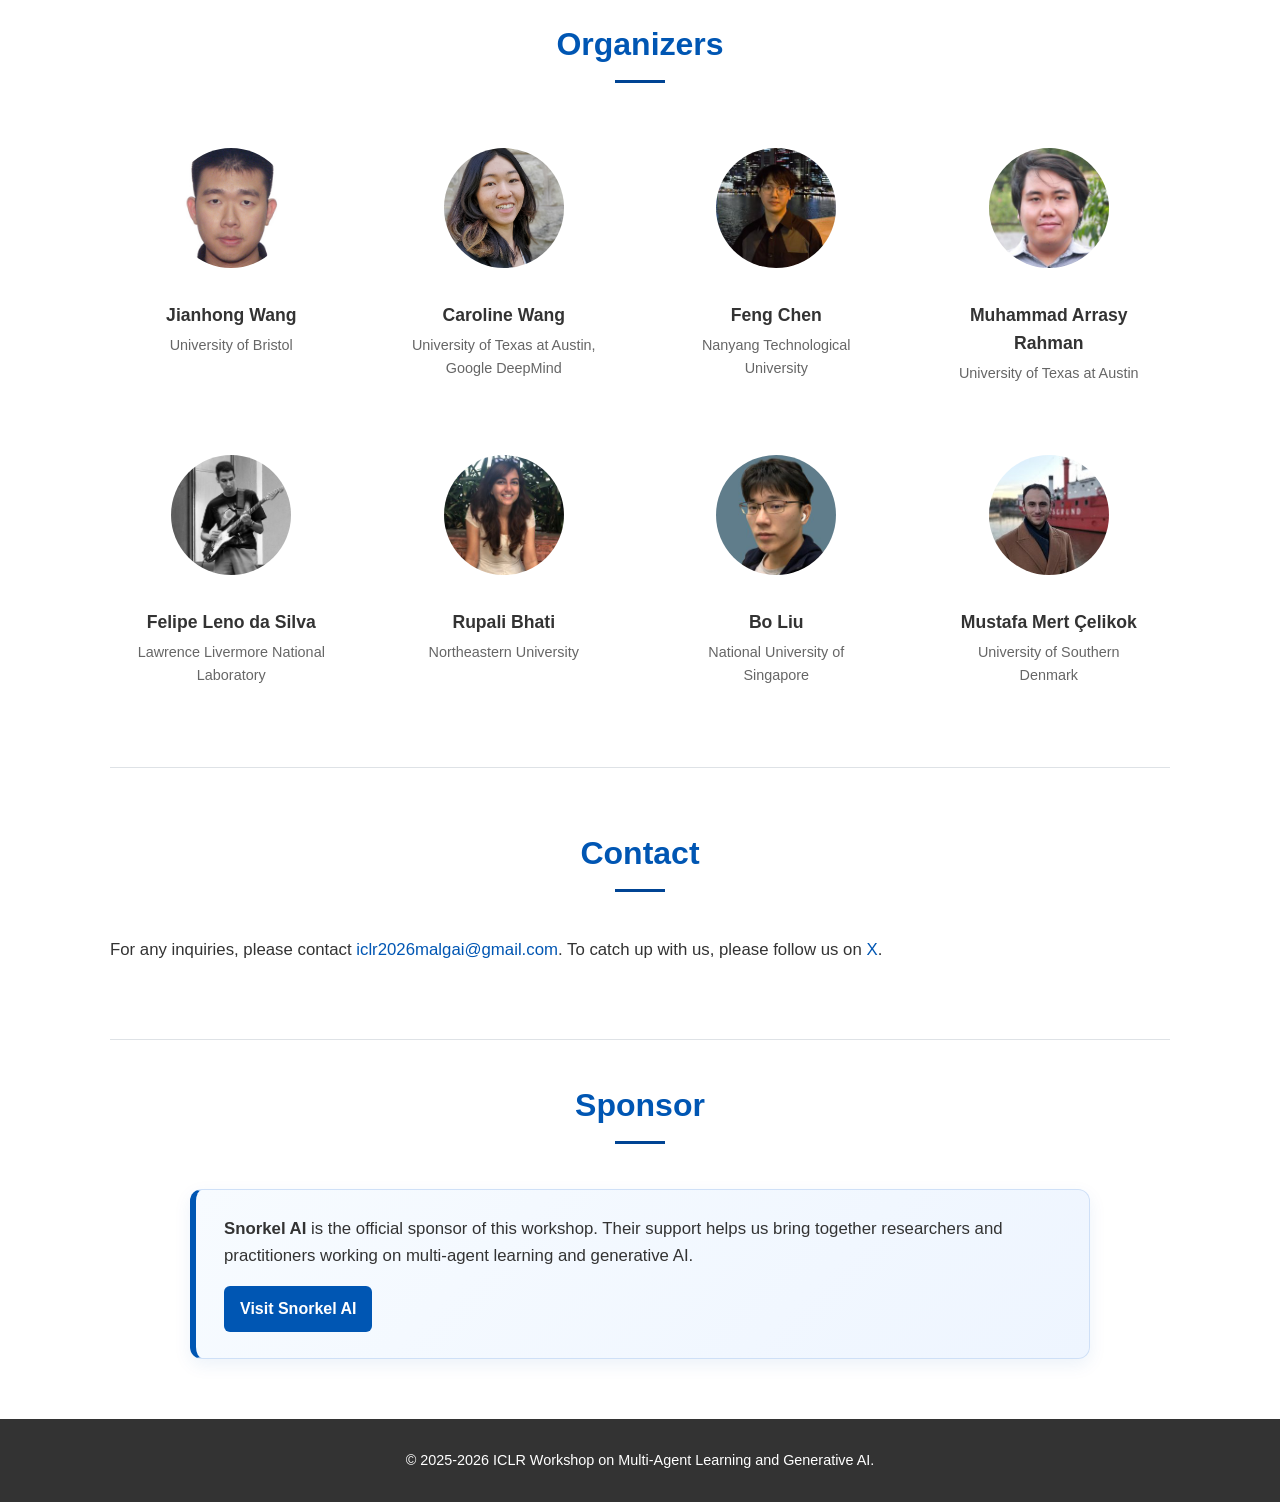
==== commit 87130588: "change panelist" ====
--- a/index.html
+++ b/index.html
@@ -317,12 +317,12 @@
             <!-- <p><strong>Moderator:</strong> <a href="https://ghli.org/" target="_blank">Guohao Li</a> (Eigent.AI)</p> -->
             <div class="speaker-grid">
                 <div class="speaker">
-                    <a href="https://zhijing-jin.com/" target="_blank">
-                        <!-- <i class="fas fa-user-circle"></i> -->
-                        <img src="img/panelists/zhijing_jin.jpg" alt="Zhijing Jin">
-                    </a>
-                    <h4>Zhijing Jin</h4>
-                    <p>University of Toronto</p>
+                    <a href="https://esteng.github.io/" target="_blank">
+                        <!-- <i class="fas fa-user-circle"></i> -->
+                        <img src="img/panelists/esteng.jpg" alt="Elias Stengel-Eskin">
+                    </a>
+                    <h4>Elias Stengel-Eskin</h4>
+                    <p>University of Texas at Austin</p>
                 </div>
                 <div class="speaker">
                     <a href="https://engineering.nyu.edu/faculty/eugene-vinitsky" target="_blank">
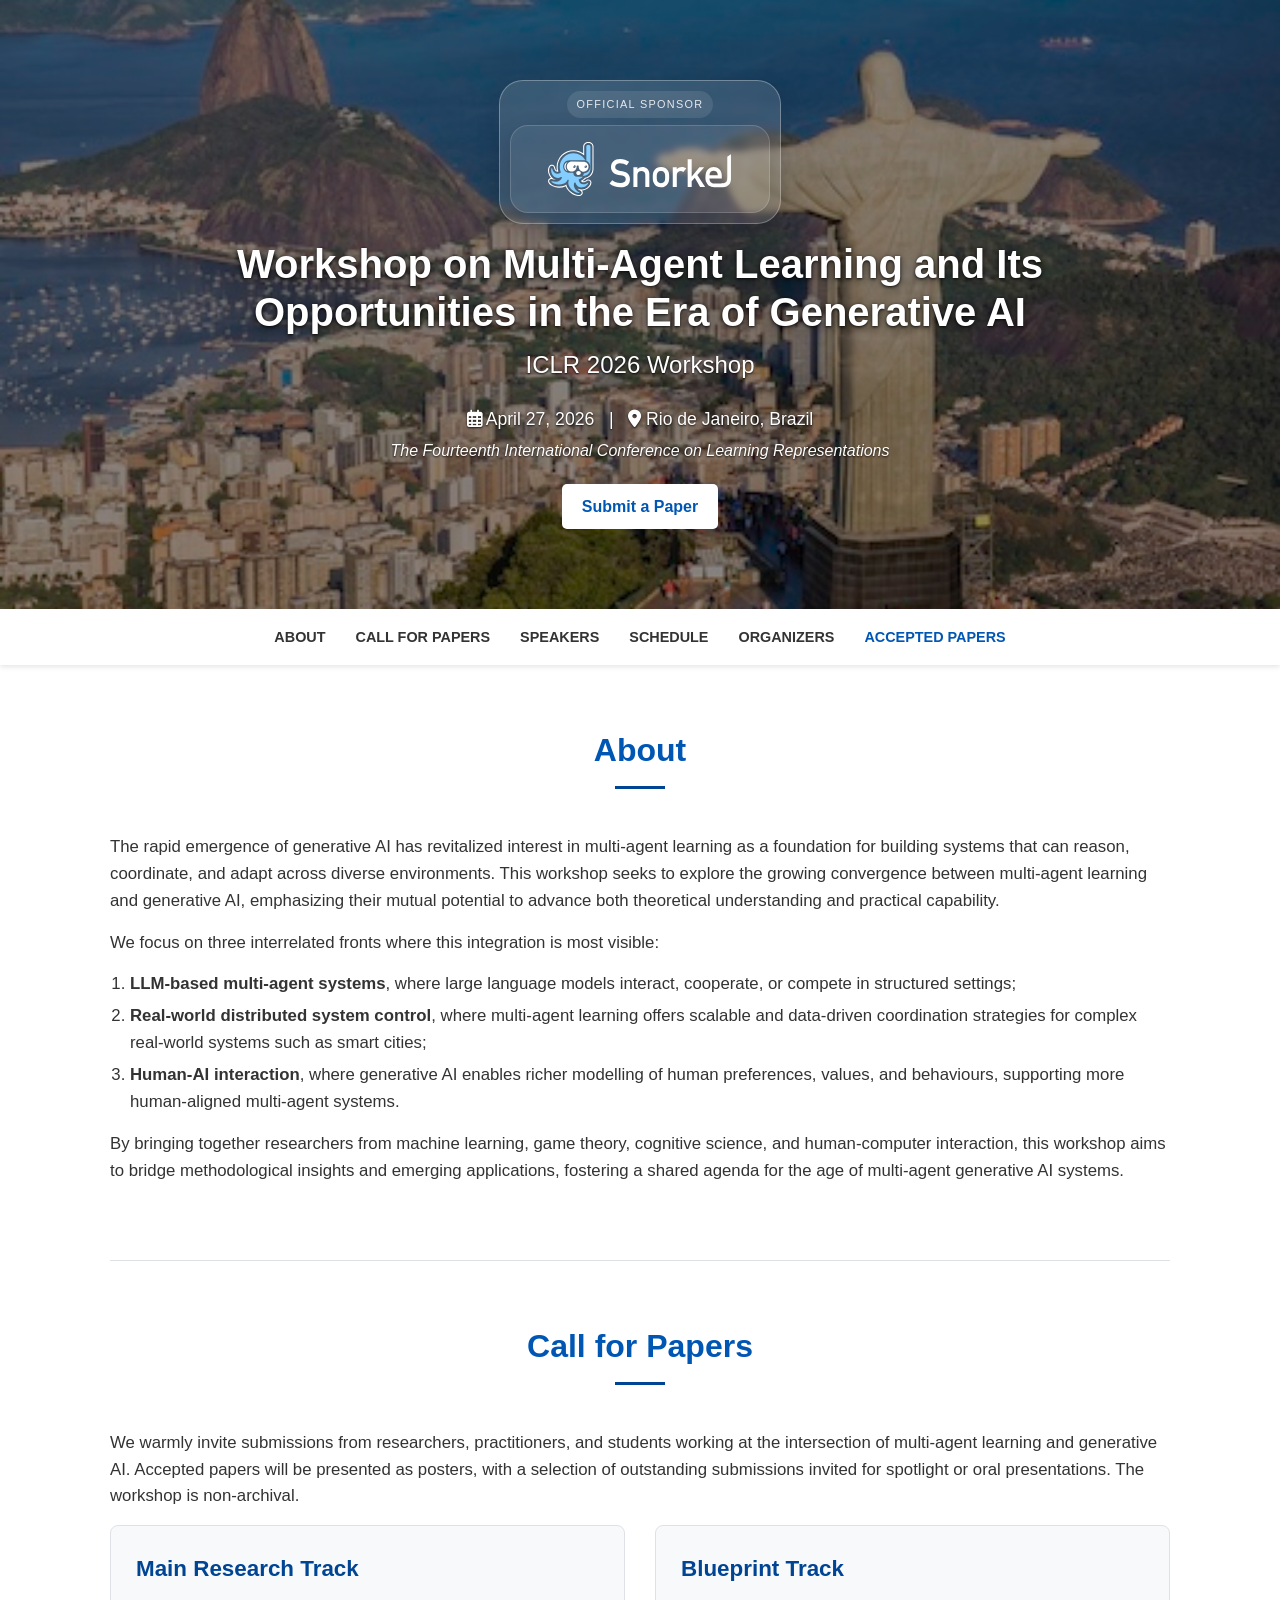
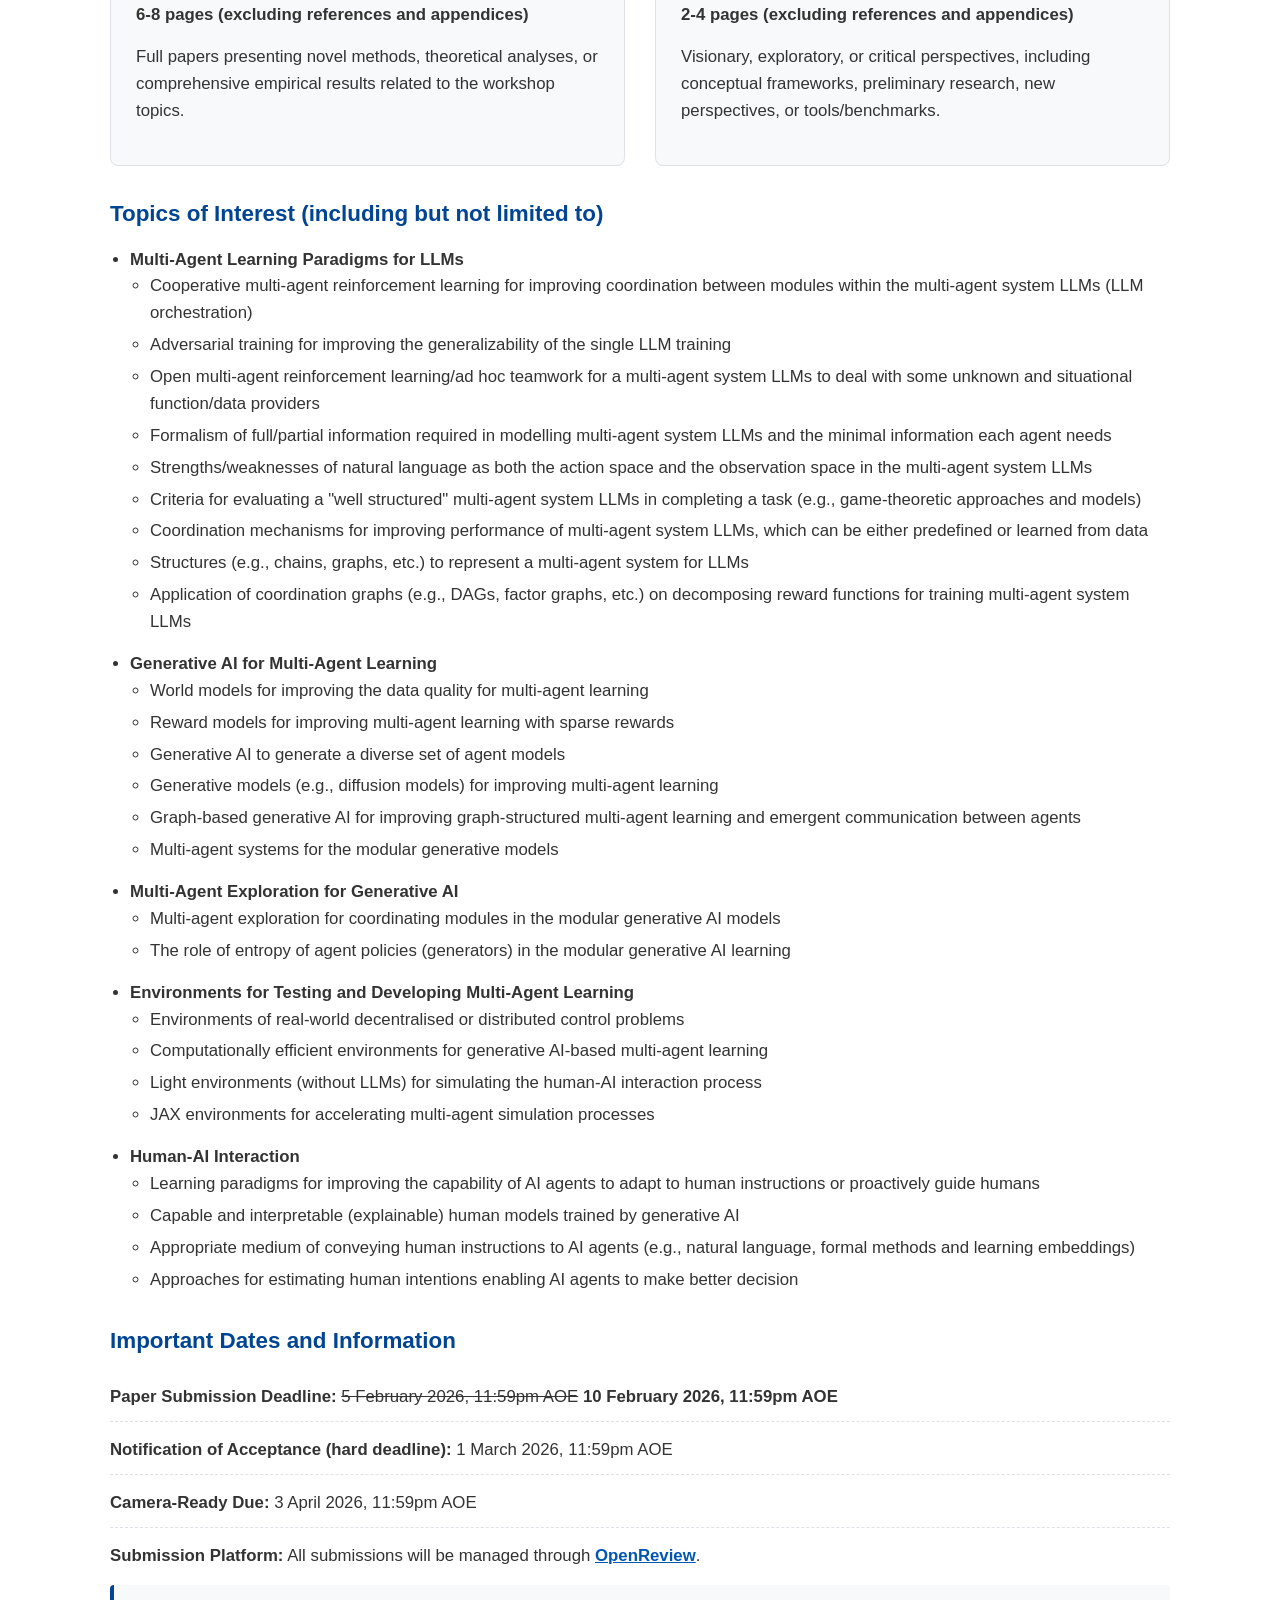
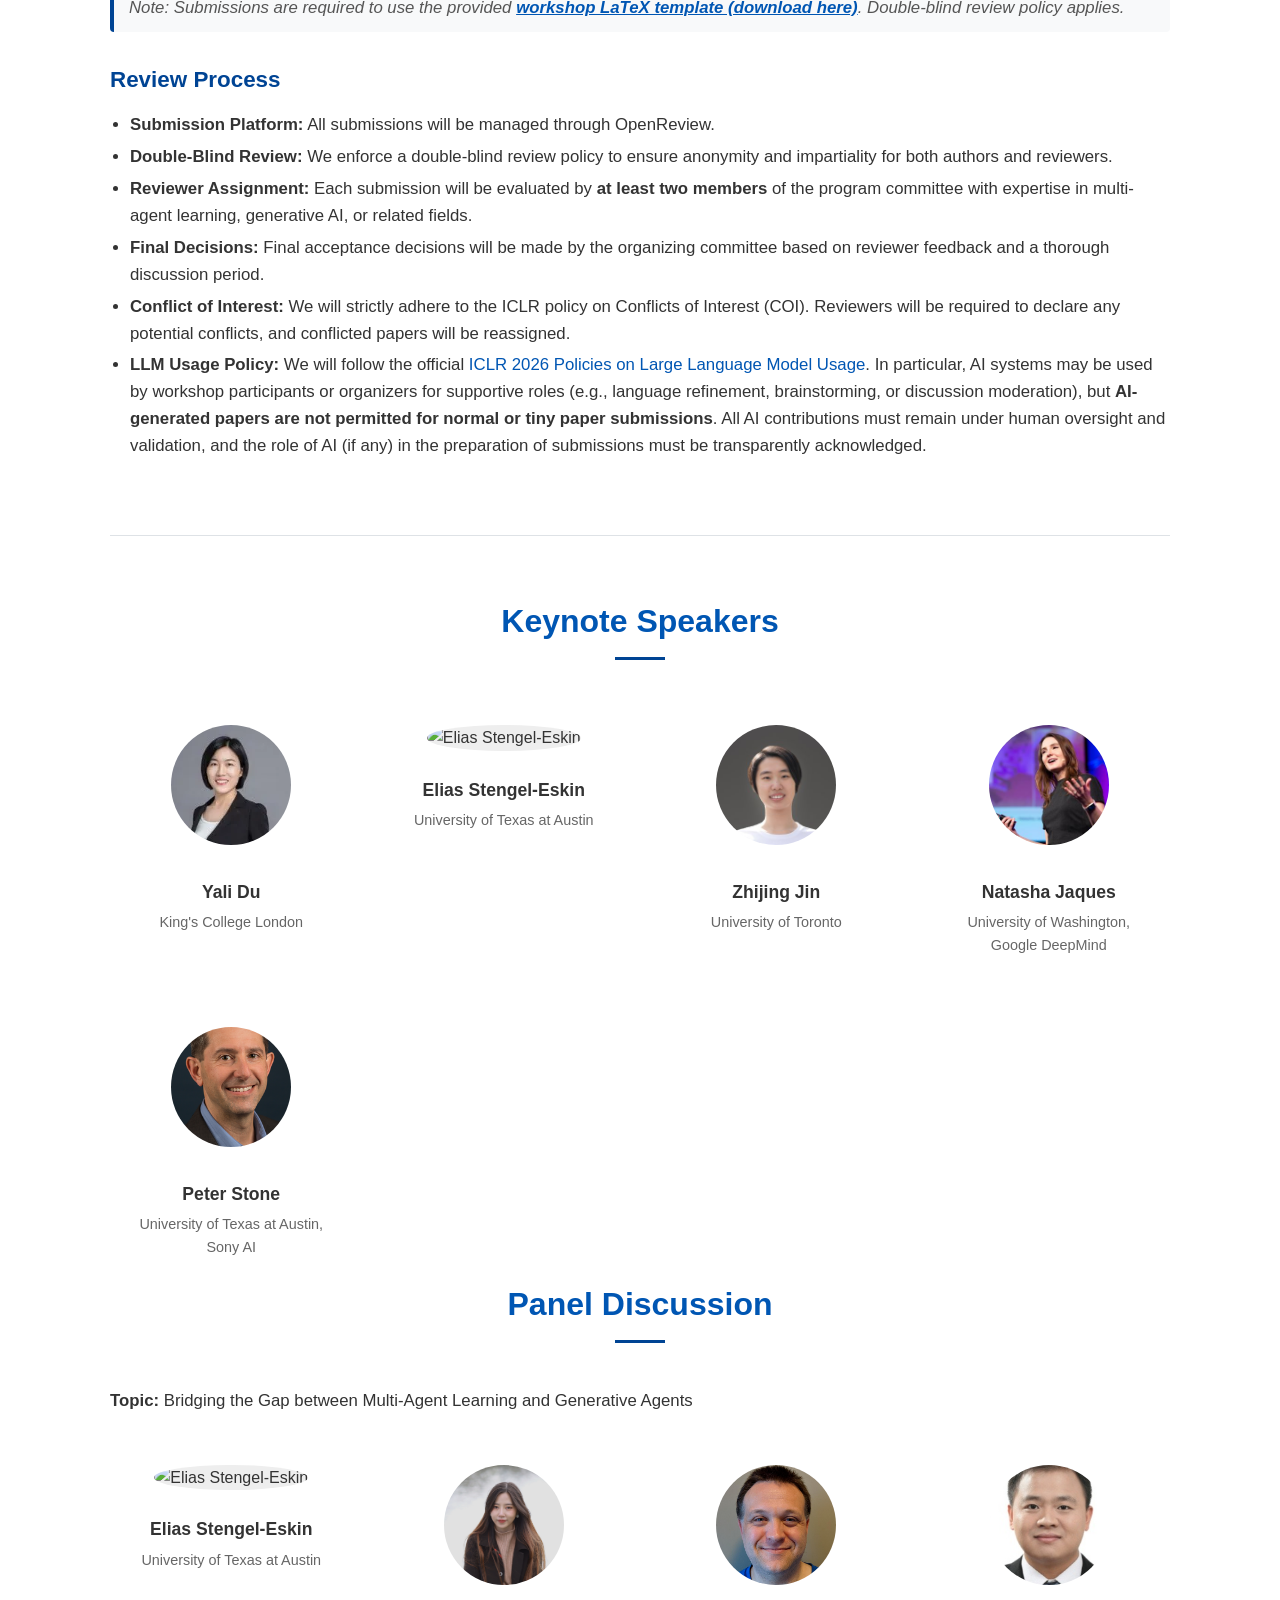
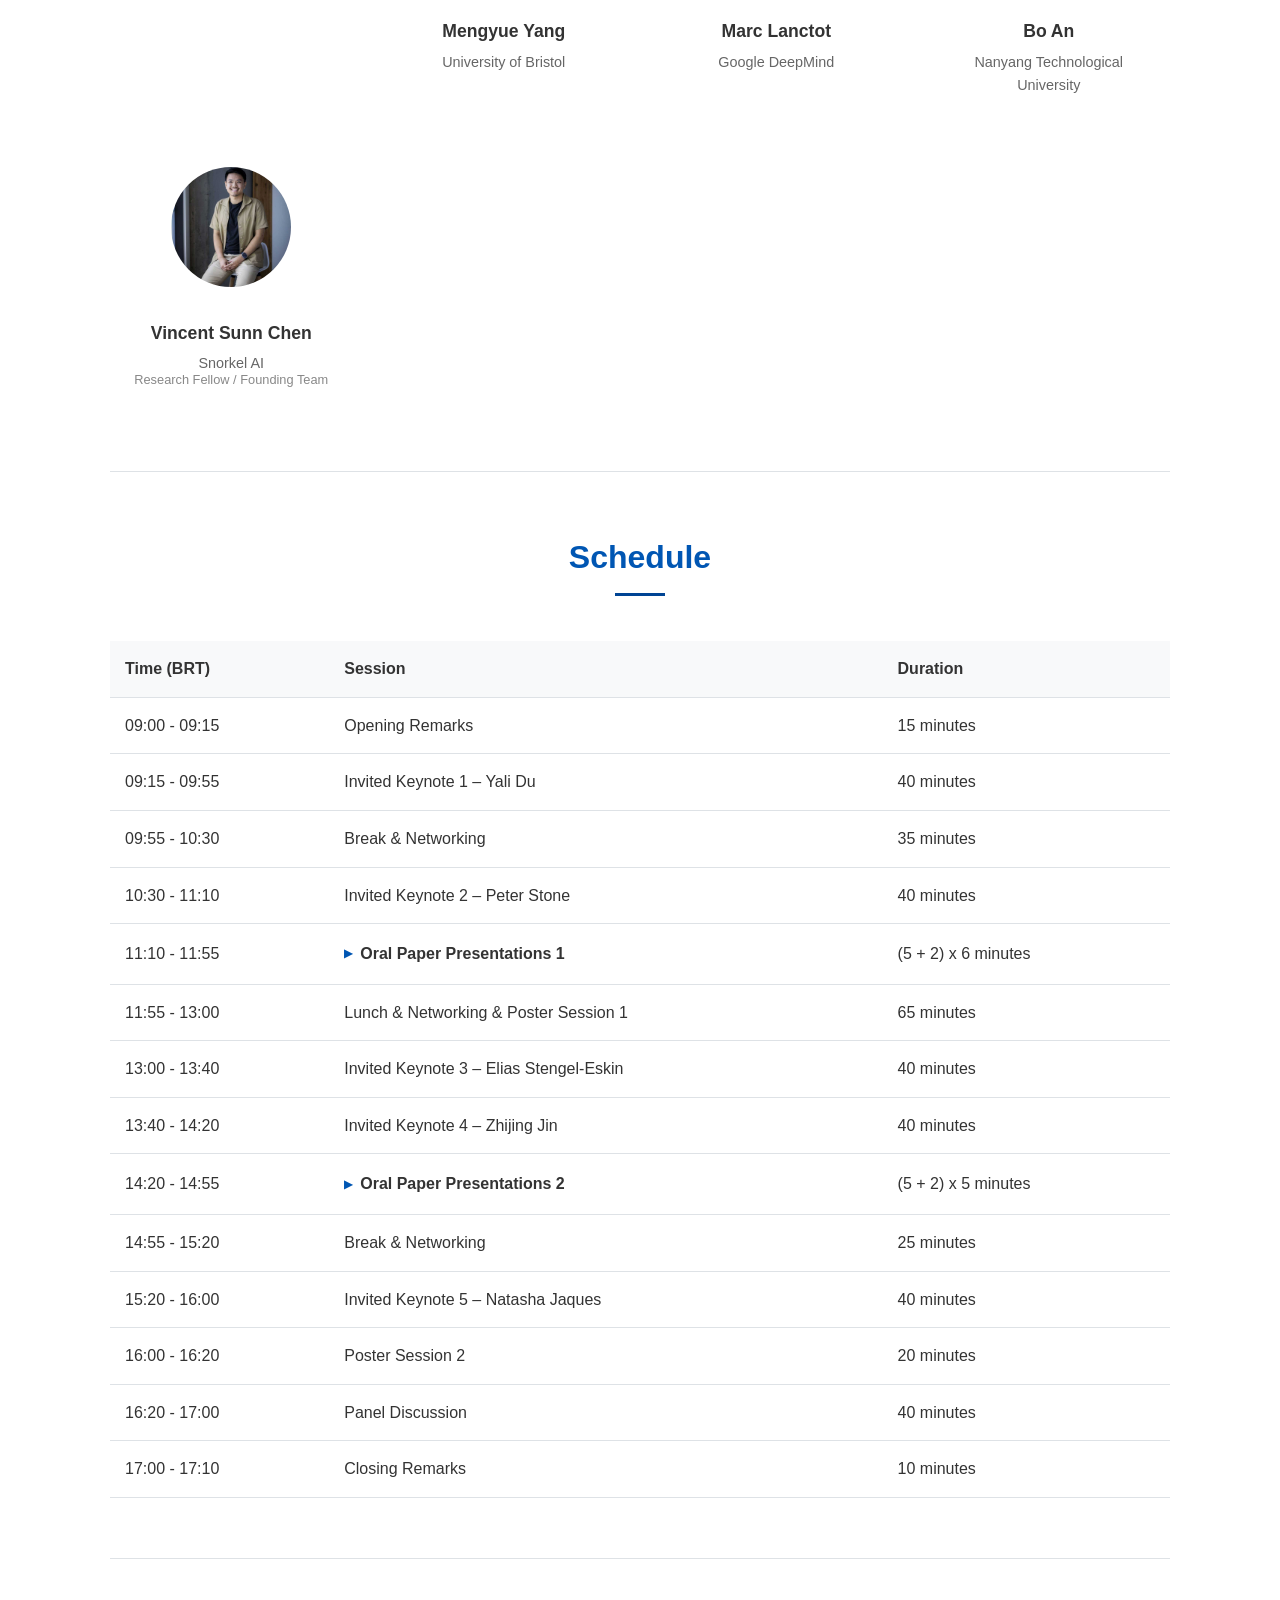
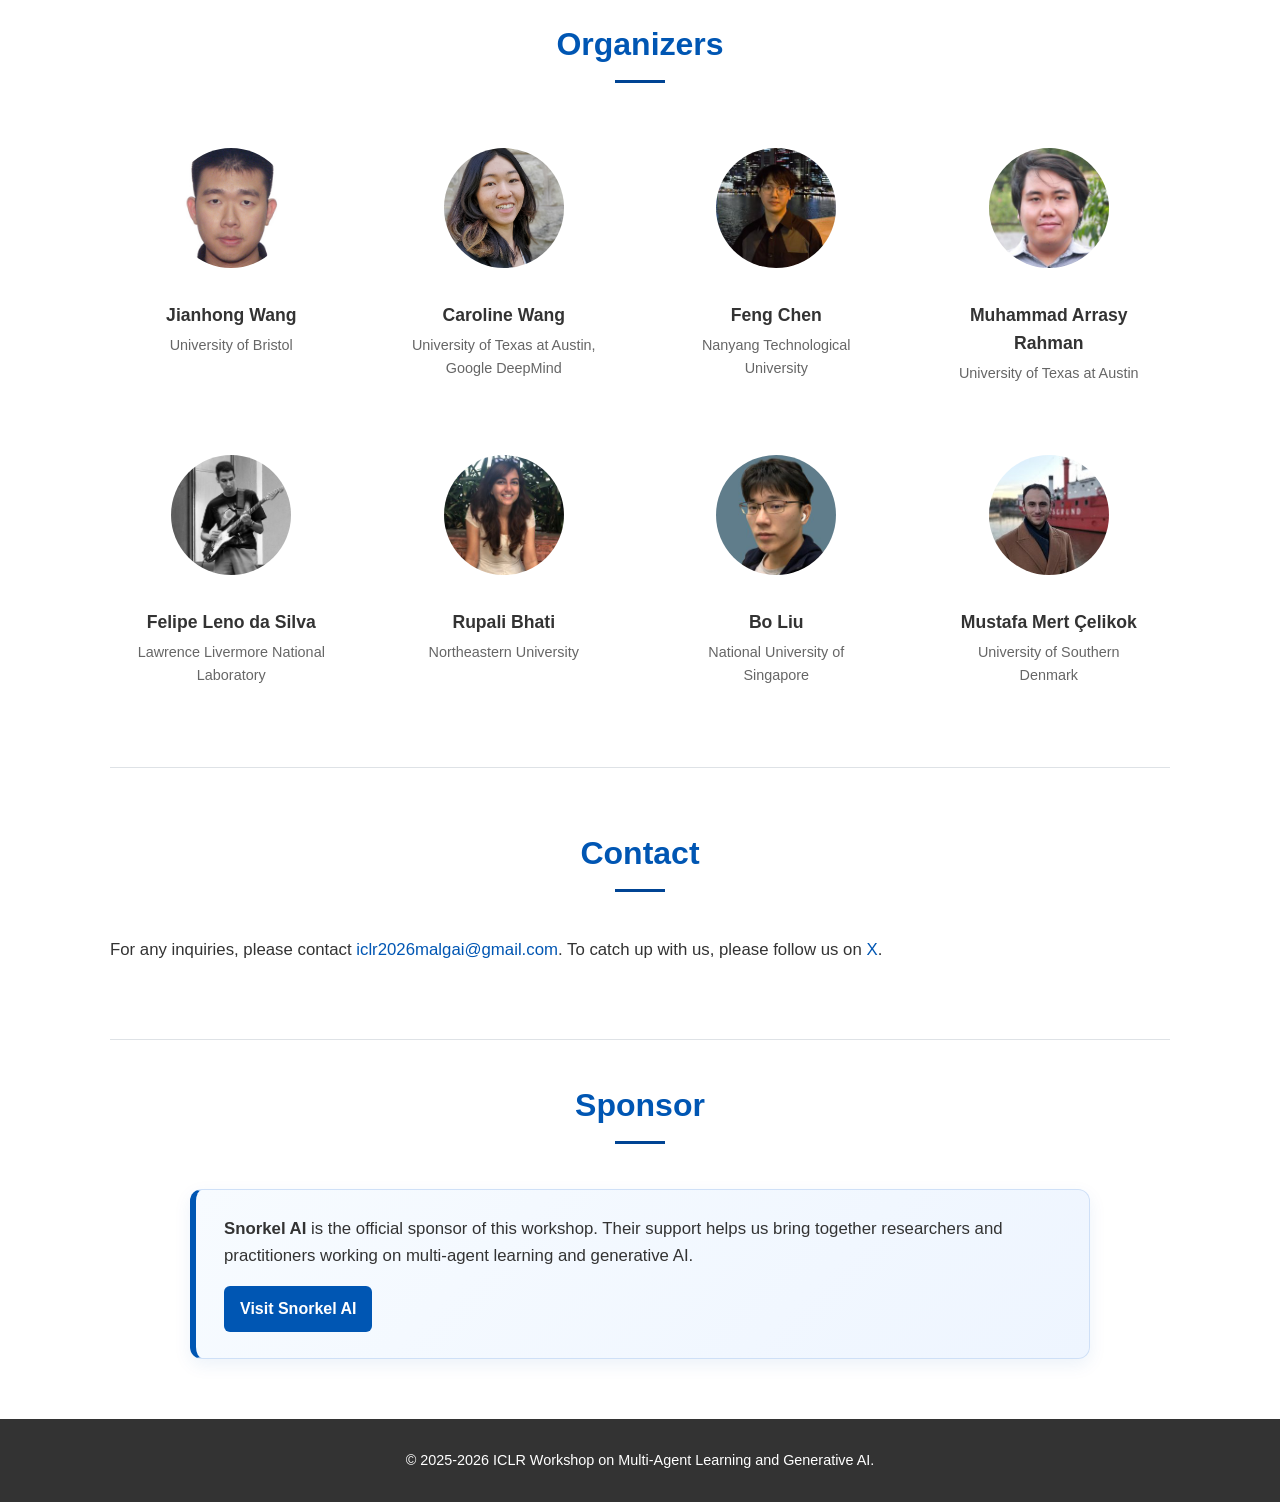
==== commit 55eff4f8: "modify speaker and panel arrangement" ====
--- a/index.html
+++ b/index.html
@@ -279,12 +279,12 @@
                     <p>King's College London</p>
                 </div>
                 <div class="speaker">
-                    <a href="https://engineering.nyu.edu/faculty/eugene-vinitsky" target="_blank">
-                        <!-- <i class="fas fa-user-circle"></i> -->
-                        <img src="img/panelists/eugene_vinitsky.jpg" alt="Eugene Vinitsky">
-                    </a>
-                    <h4>Eugene Vinitsky</h4>
-                    <p>New York University</p>
+                    <a href="https://esteng.github.io/" target="_blank">
+                        <!-- <i class="fas fa-user-circle"></i> -->
+                        <img src="img/panelists/esteng.jpg" alt="Elias Stengel-Eskin">
+                    </a>
+                    <h4>Elias Stengel-Eskin</h4>
+                    <p>University of Texas at Austin</p>
                 </div>
                 <div class="speaker">
                     <a href="https://zhijing-jin.com/" target="_blank">
@@ -325,12 +325,12 @@
                     <p>University of Texas at Austin</p>
                 </div>
                 <div class="speaker">
-                    <a href="https://engineering.nyu.edu/faculty/eugene-vinitsky" target="_blank">
-                        <!-- <i class="fas fa-user-circle"></i> -->
-                        <img src="img/panelists/eugene_vinitsky.jpg" alt="Eugene Vinitsky">
-                    </a>
-                    <h4>Eugene Vinitsky</h4>
-                    <p>New York University</p>
+                    <a href="https://ymy4323460.github.io/" target="_blank">
+                        <!-- <i class="fas fa-user-circle"></i> -->
+                        <img src="img/panelists/mengyue_yang.jpg" alt="Mengyue Yang">
+                    </a>
+                    <h4>Mengyue Yang</h4>
+                    <p>University of Bristol</p>
                 </div>
                 <div class="speaker">
                     <a href="https://mlanctot.info/" target="_blank">
@@ -420,7 +420,7 @@
                 </tr>
                 <tr>
                     <td>13:00 - 13:40</td>
-                    <td>Invited Keynote 3 – Eugene Vinitsky</td>
+                    <td>Invited Keynote 3 – Elias Stengel-Eskin</td>
                     <td>40 minutes</td>
                 </tr>
                 <tr>
@@ -429,12 +429,11 @@
                     <td>40 minutes</td>
                 </tr>
                 <tr>
-                    <td>14:20 - 15:02</td>
+                    <td>14:20 - 14:55</td>
                     <td>
                         <details>
                             <summary>Oral Paper Presentations 2</summary>
                             <ul>
-                                <li>The Decrypto Benchmark for Multi-Agent Reasoning and Theory of Mind</li>
                                 <li>ComplLLM: Fine-tuning LLMs to Discover Complementary Signals for Decision-making</li>
                                 <li>Group Distributionally Robust Optimization-Driven RL for LLM Reasoning</li>
                                 <li>Team of Thoughts: Efficient Test-time Scaling of Agentic Systems through Orchestrated Tool Calling</li>
@@ -443,12 +442,12 @@
                             </ul>
                         </details>
                     </td>
-                    <td>(5 + 2) x 6 minutes</td>
-                </tr>
-                <tr>
-                    <td>15:02 - 15:20</td>
+                    <td>(5 + 2) x 5 minutes</td>
+                </tr>
+                <tr>
+                    <td>14:55 - 15:20</td>
                     <td>Break & Networking</td>
-                    <td>18 minutes</td>
+                    <td>25 minutes</td>
                 </tr>
                 <tr>
                     <td>15:20 - 16:00</td>
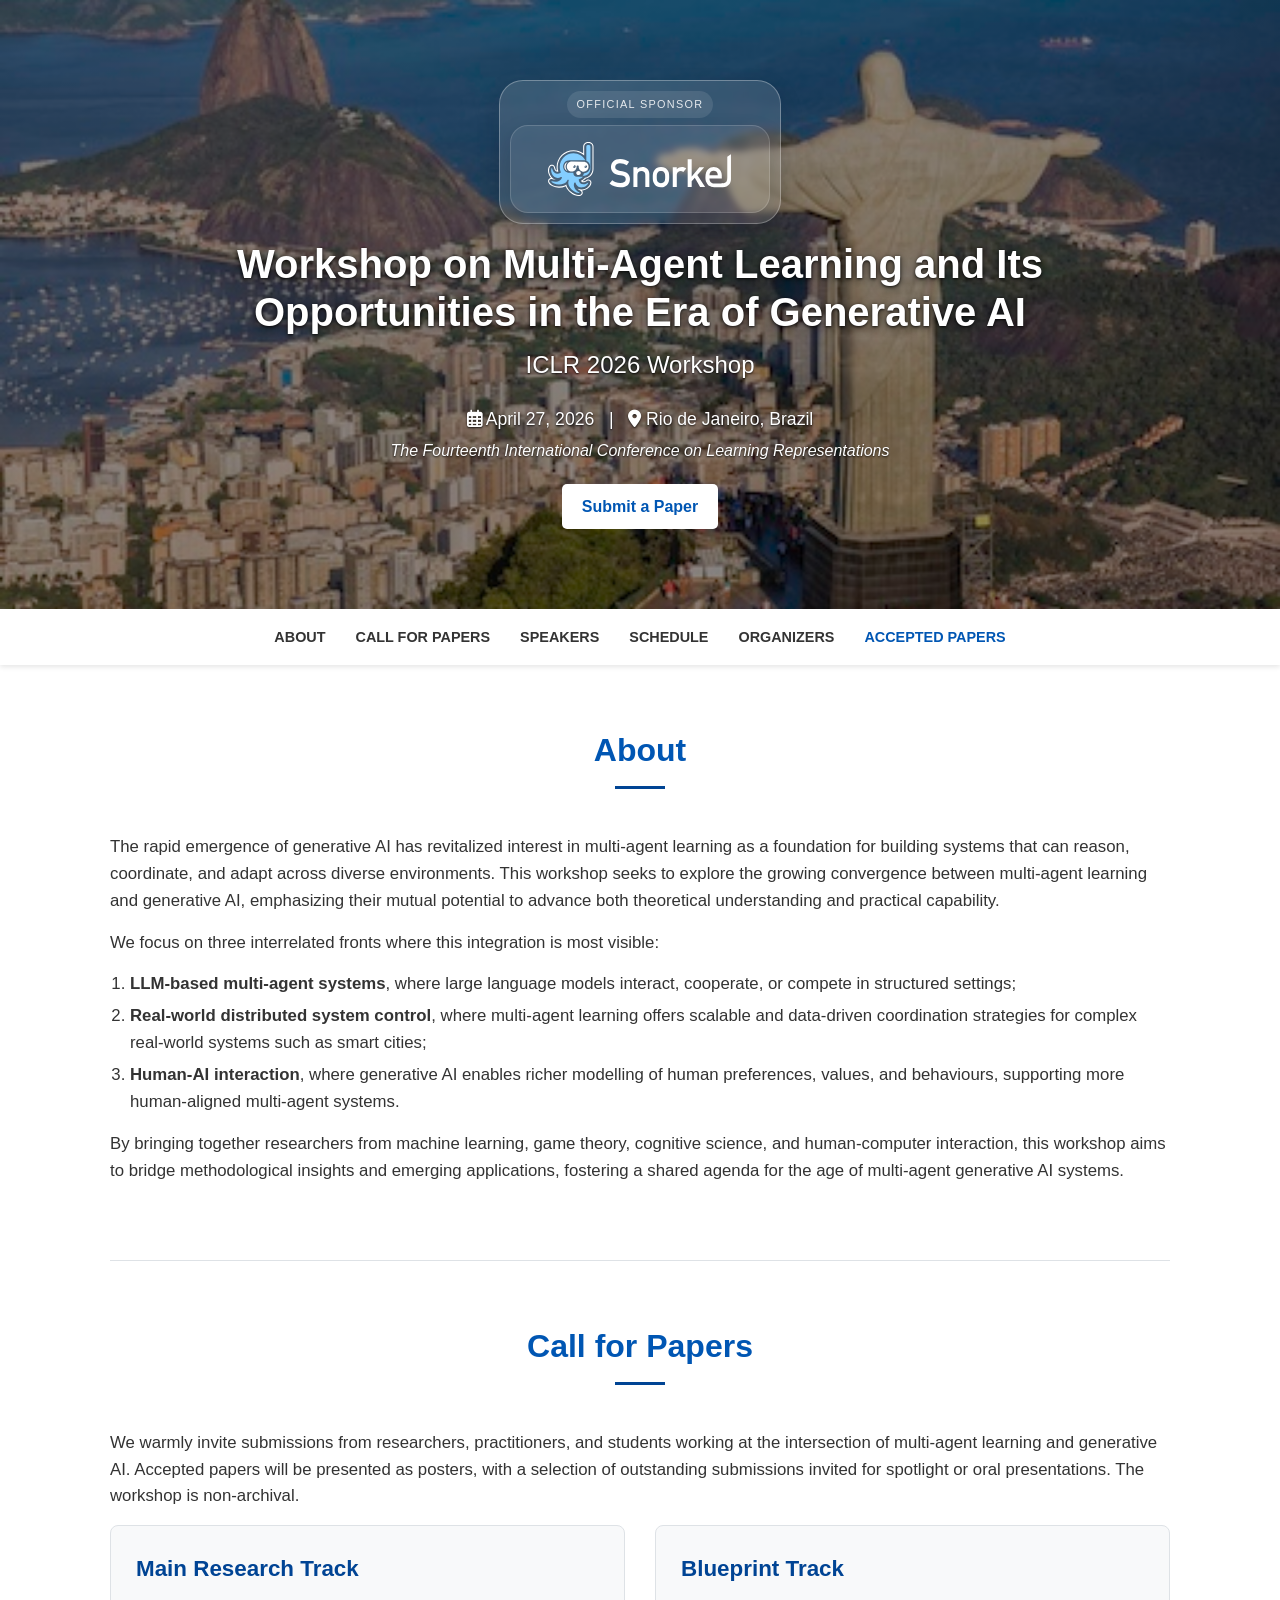
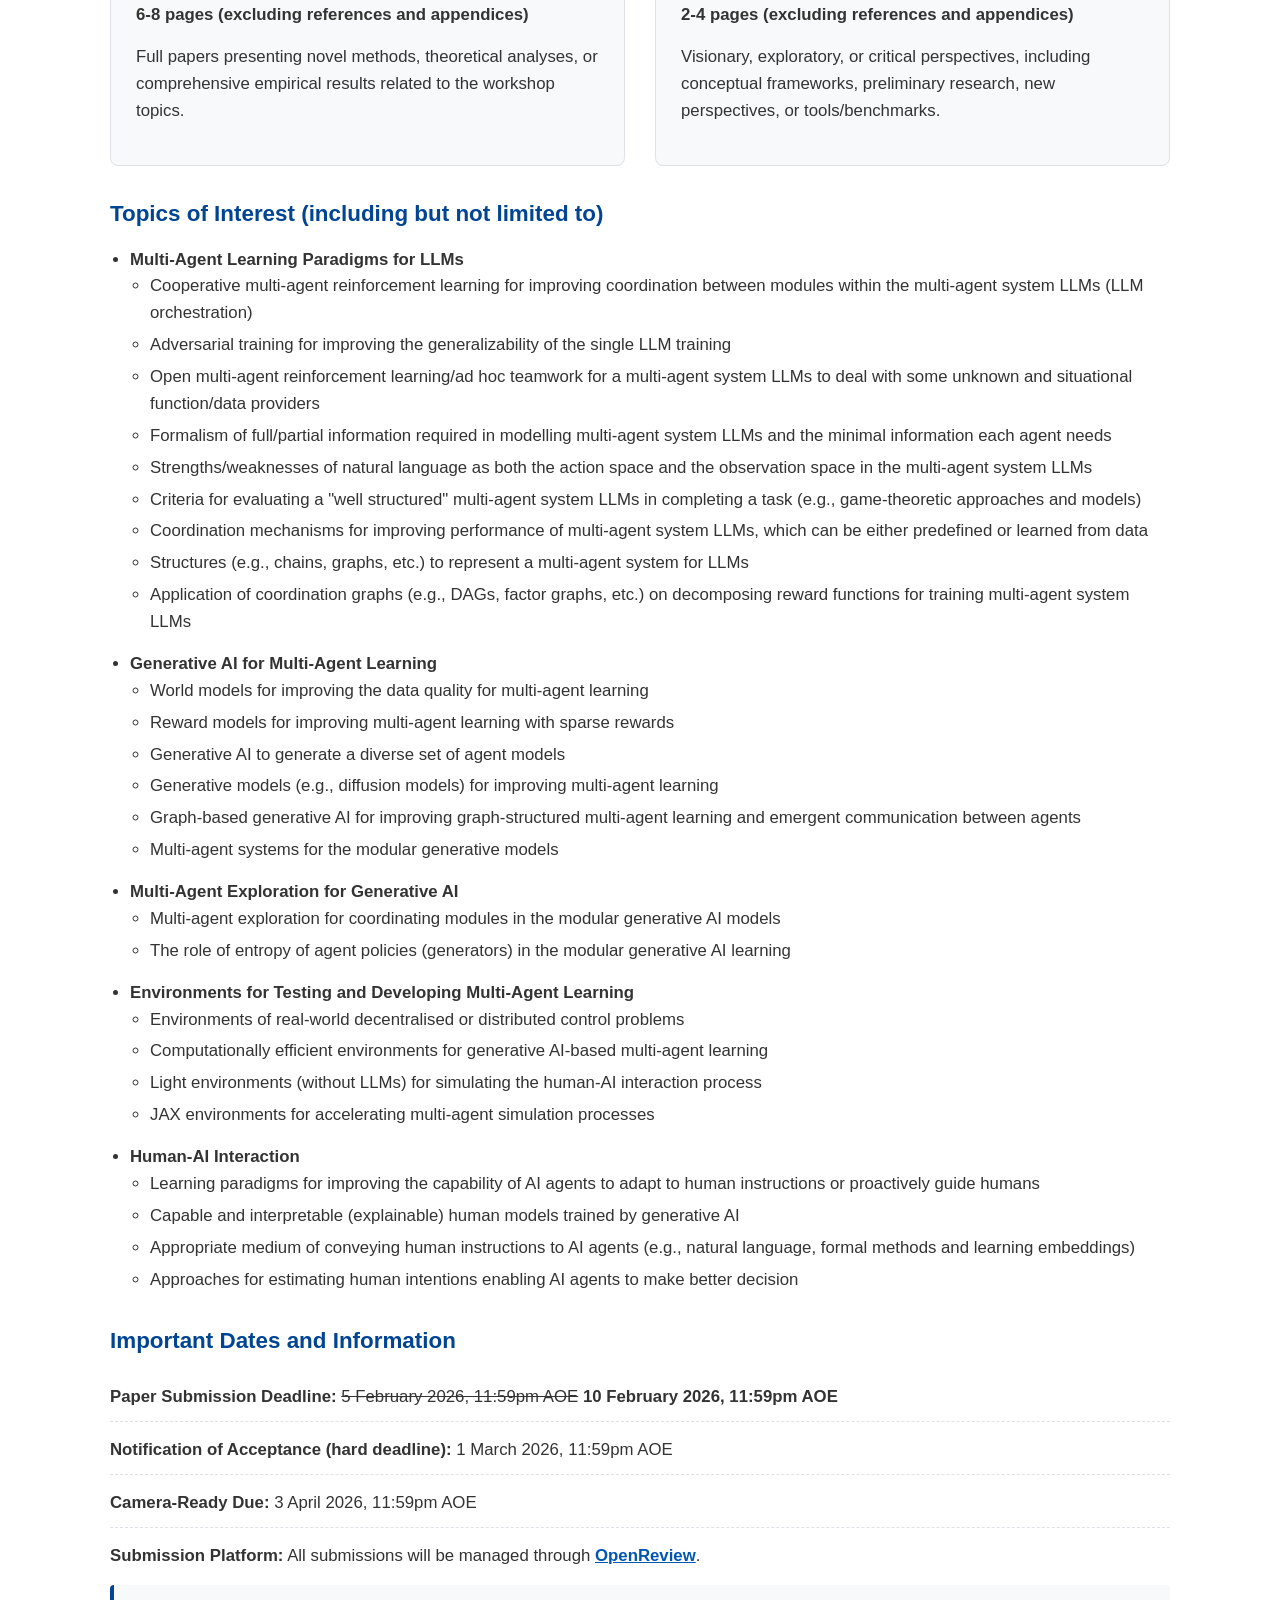
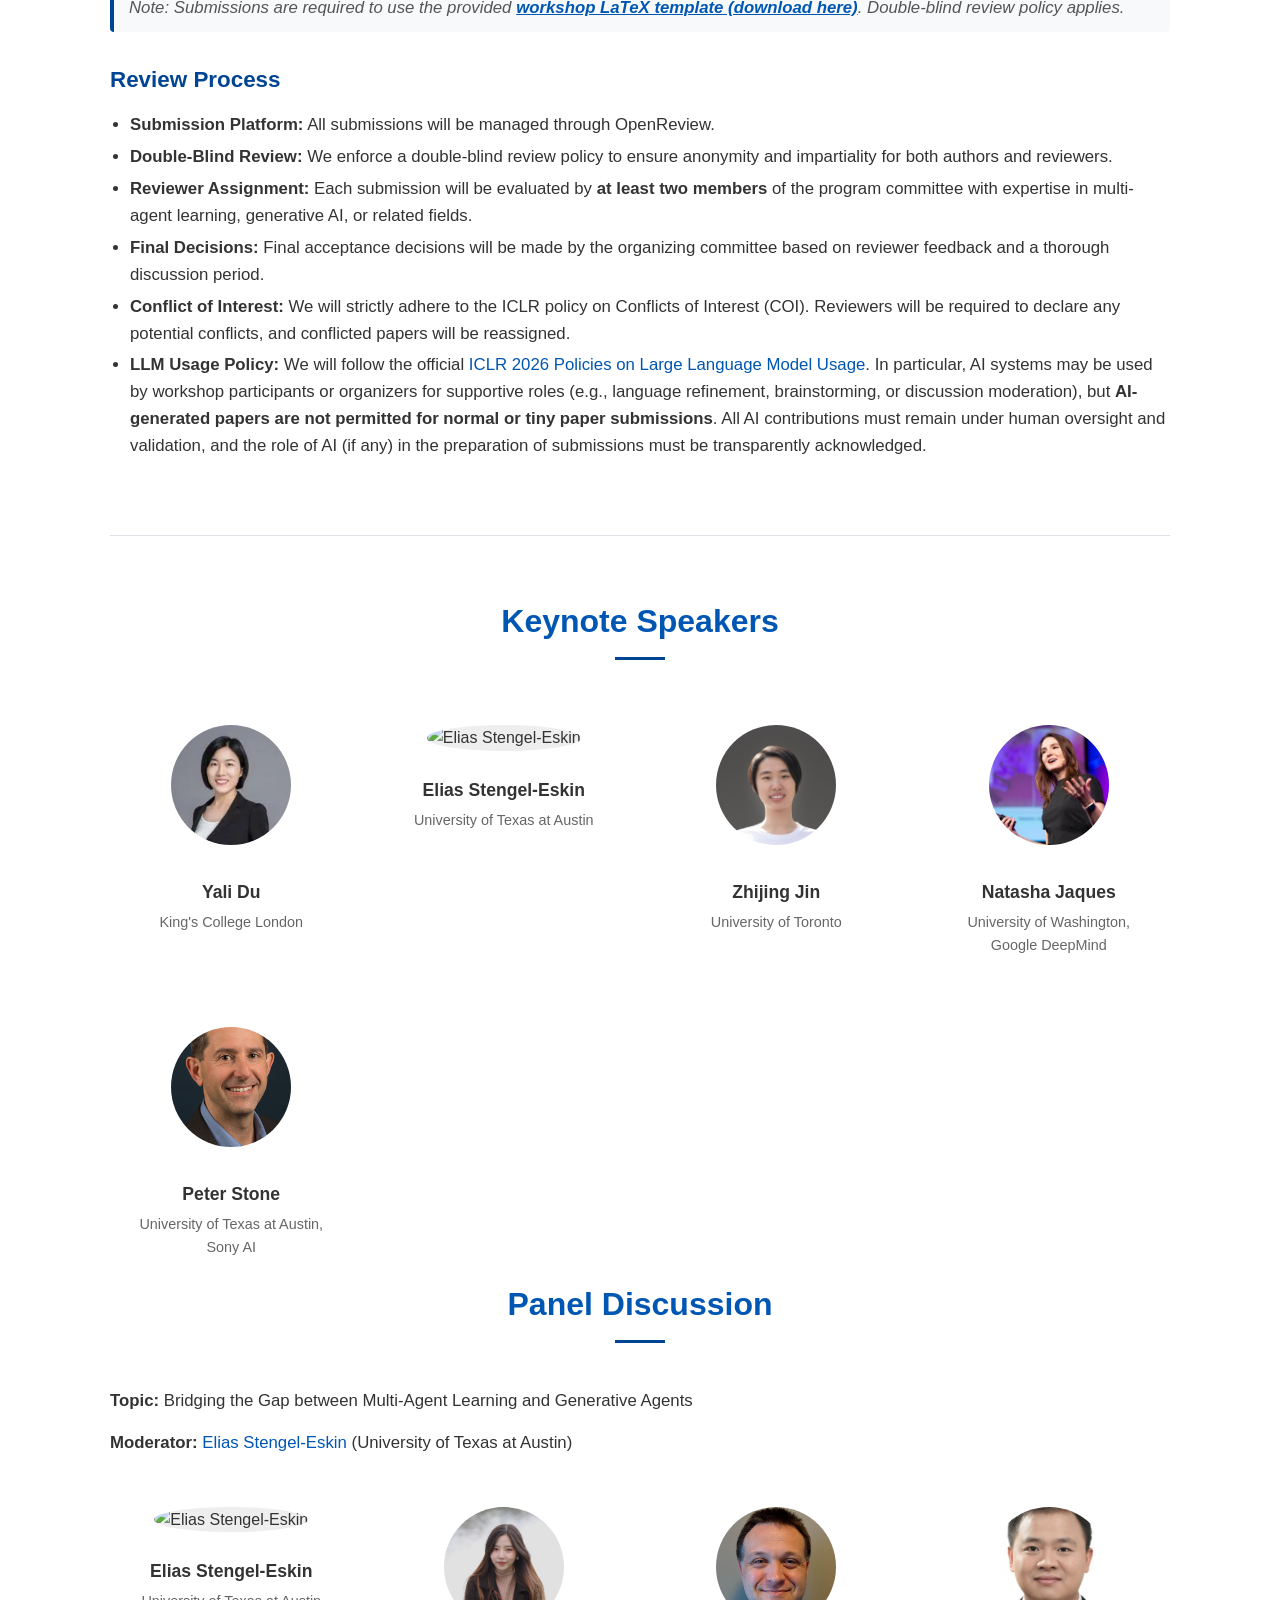
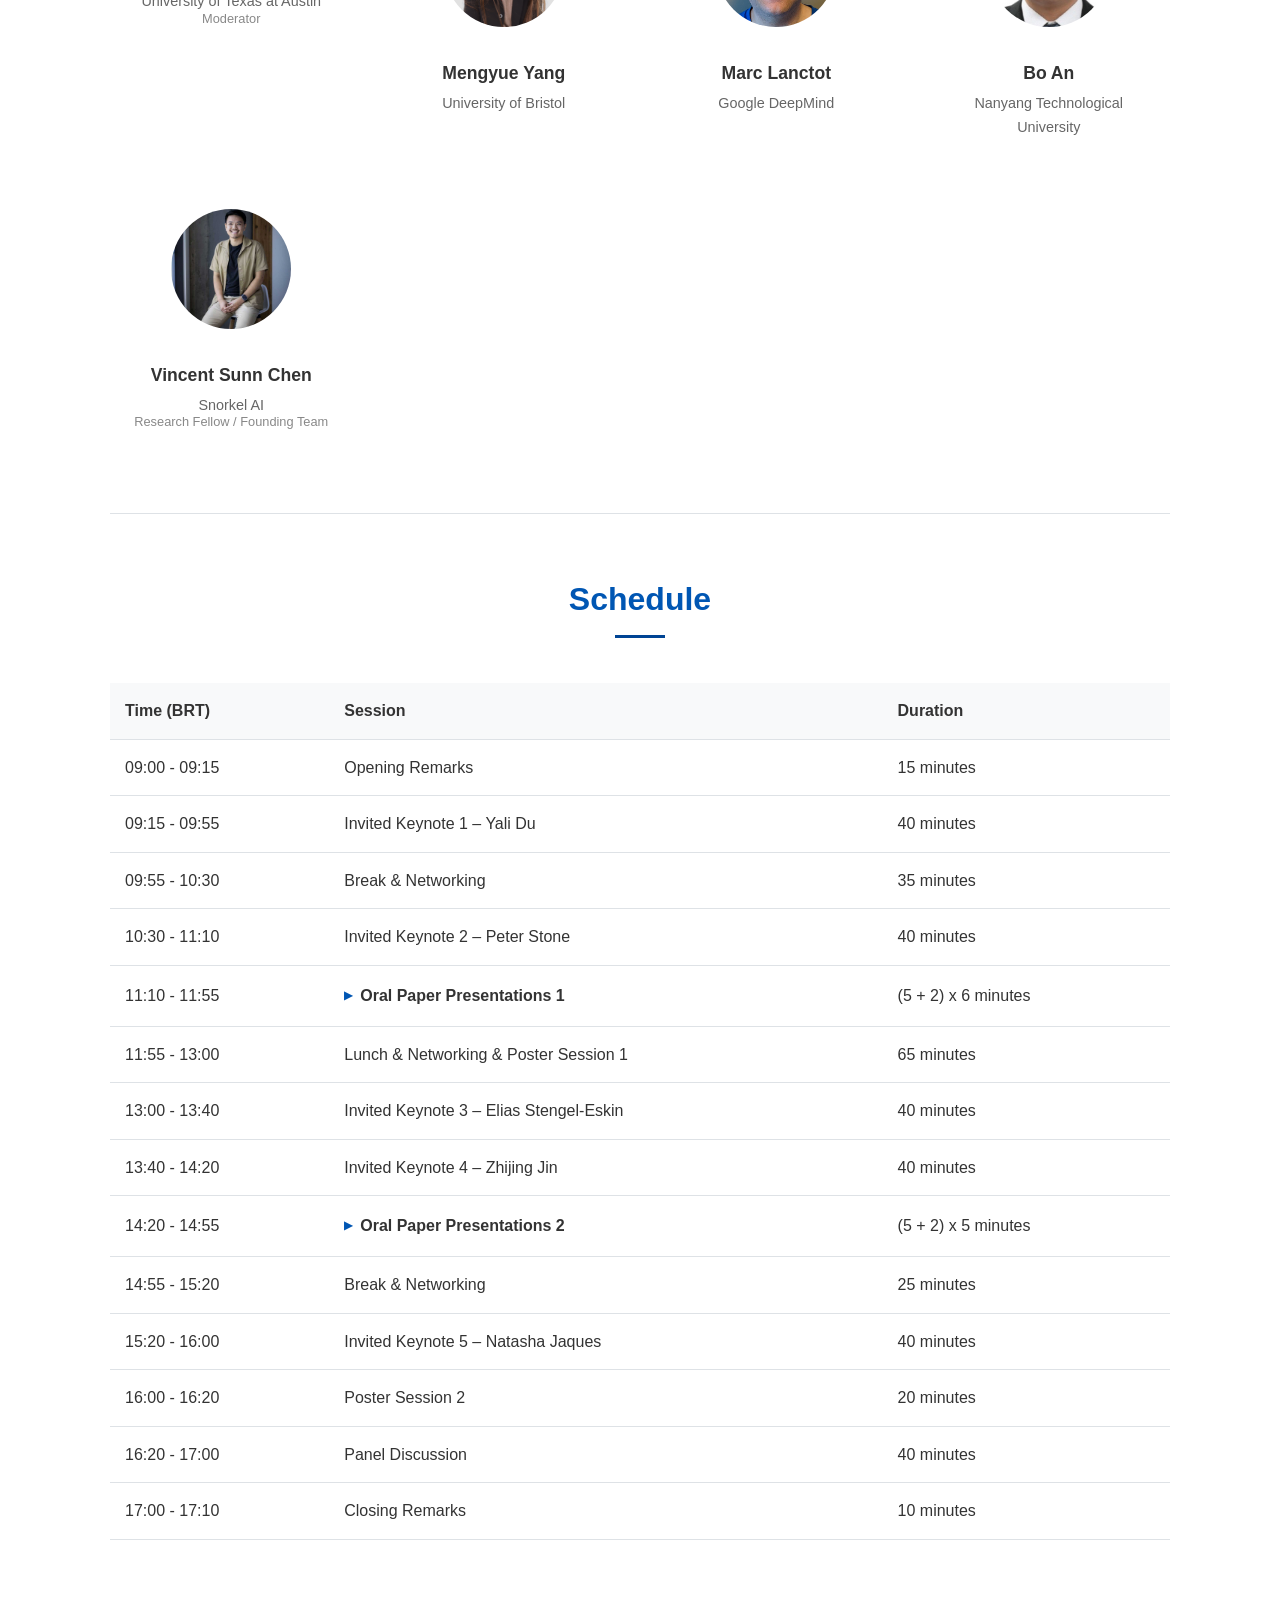
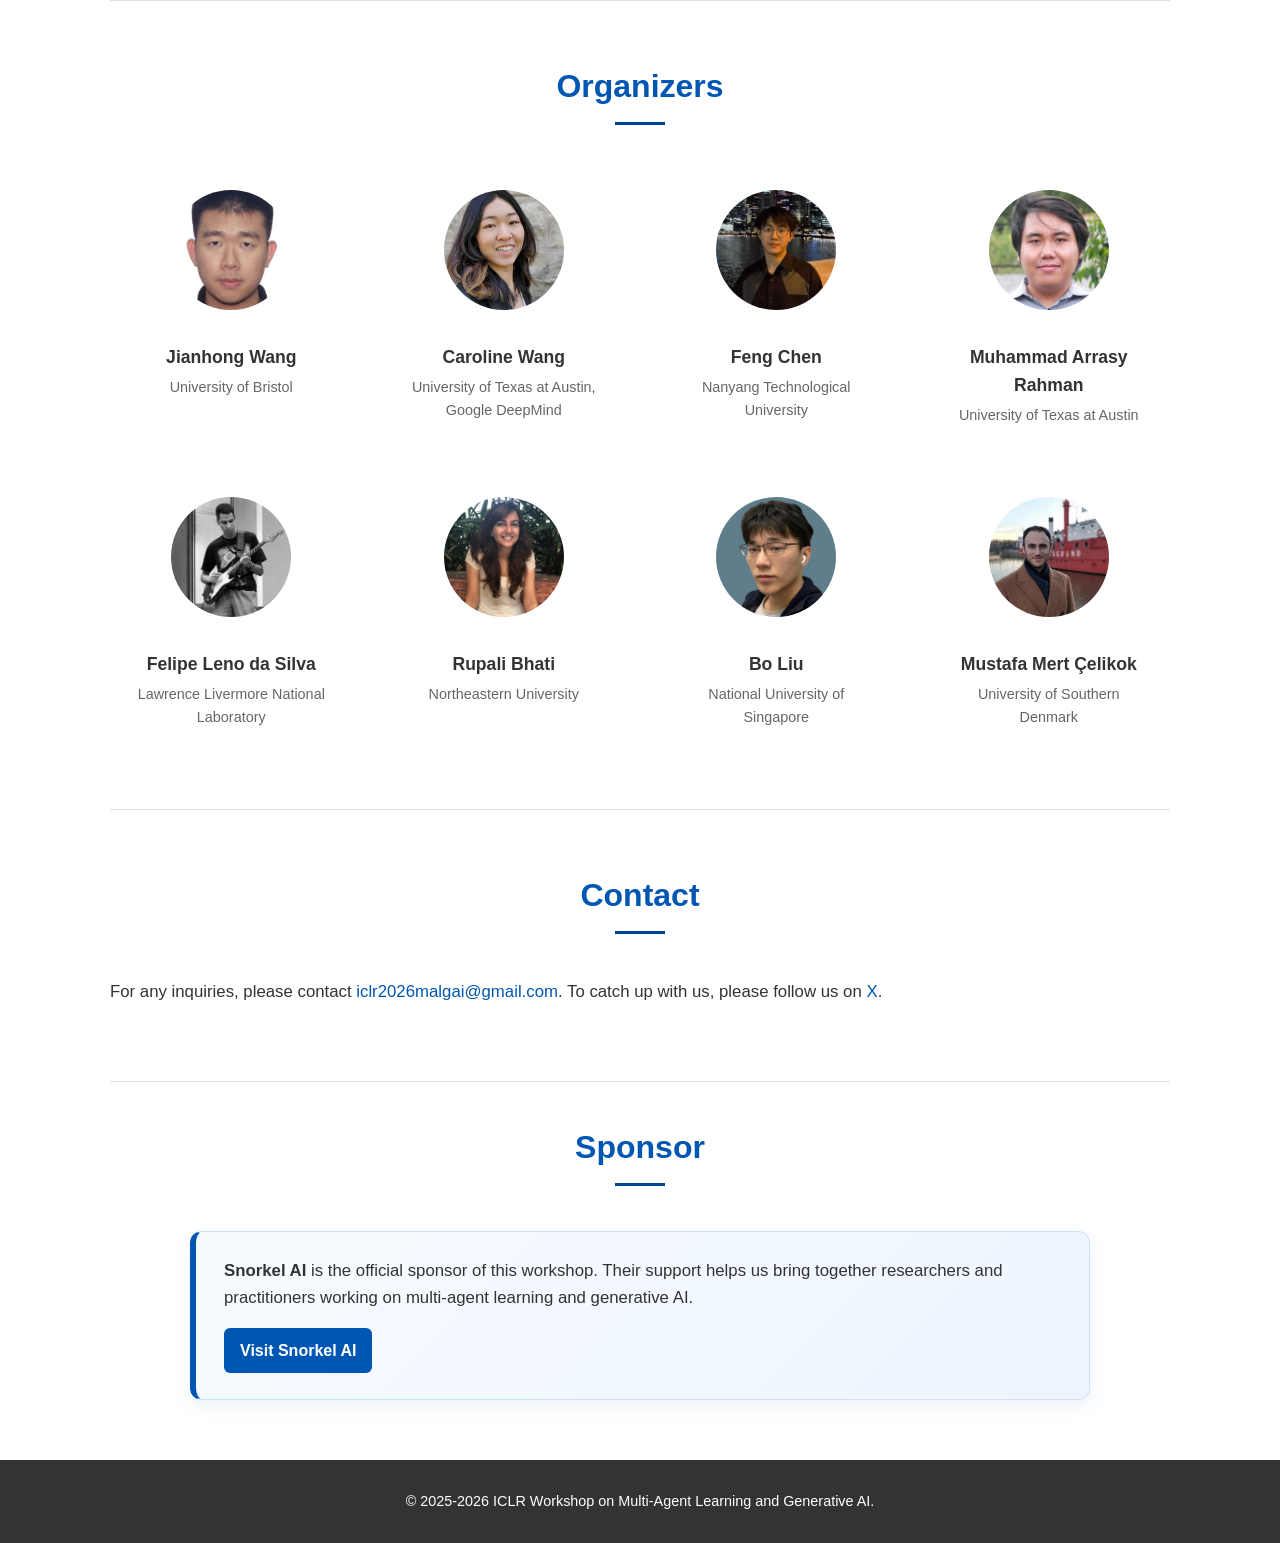
==== commit e8d21e5f: "note moderator" ====
--- a/index.html
+++ b/index.html
@@ -315,6 +315,7 @@
             <h3>Panel Discussion</h3>
             <p><strong>Topic:</strong> Bridging the Gap between Multi-Agent Learning and Generative Agents</p>
             <!-- <p><strong>Moderator:</strong> <a href="https://ghli.org/" target="_blank">Guohao Li</a> (Eigent.AI)</p> -->
+            <p><strong>Moderator:</strong> <a href="https://esteng.github.io/" target="_blank">Elias Stengel-Eskin</a> (University of Texas at Austin)</p>
             <div class="speaker-grid">
                 <div class="speaker">
                     <a href="https://esteng.github.io/" target="_blank">
@@ -323,6 +324,7 @@
                     </a>
                     <h4>Elias Stengel-Eskin</h4>
                     <p>University of Texas at Austin</p>
+                    <p style="font-size: 0.8rem; color: #888; margin-top: -5px;">Moderator</p>
                 </div>
                 <div class="speaker">
                     <a href="https://ymy4323460.github.io/" target="_blank">
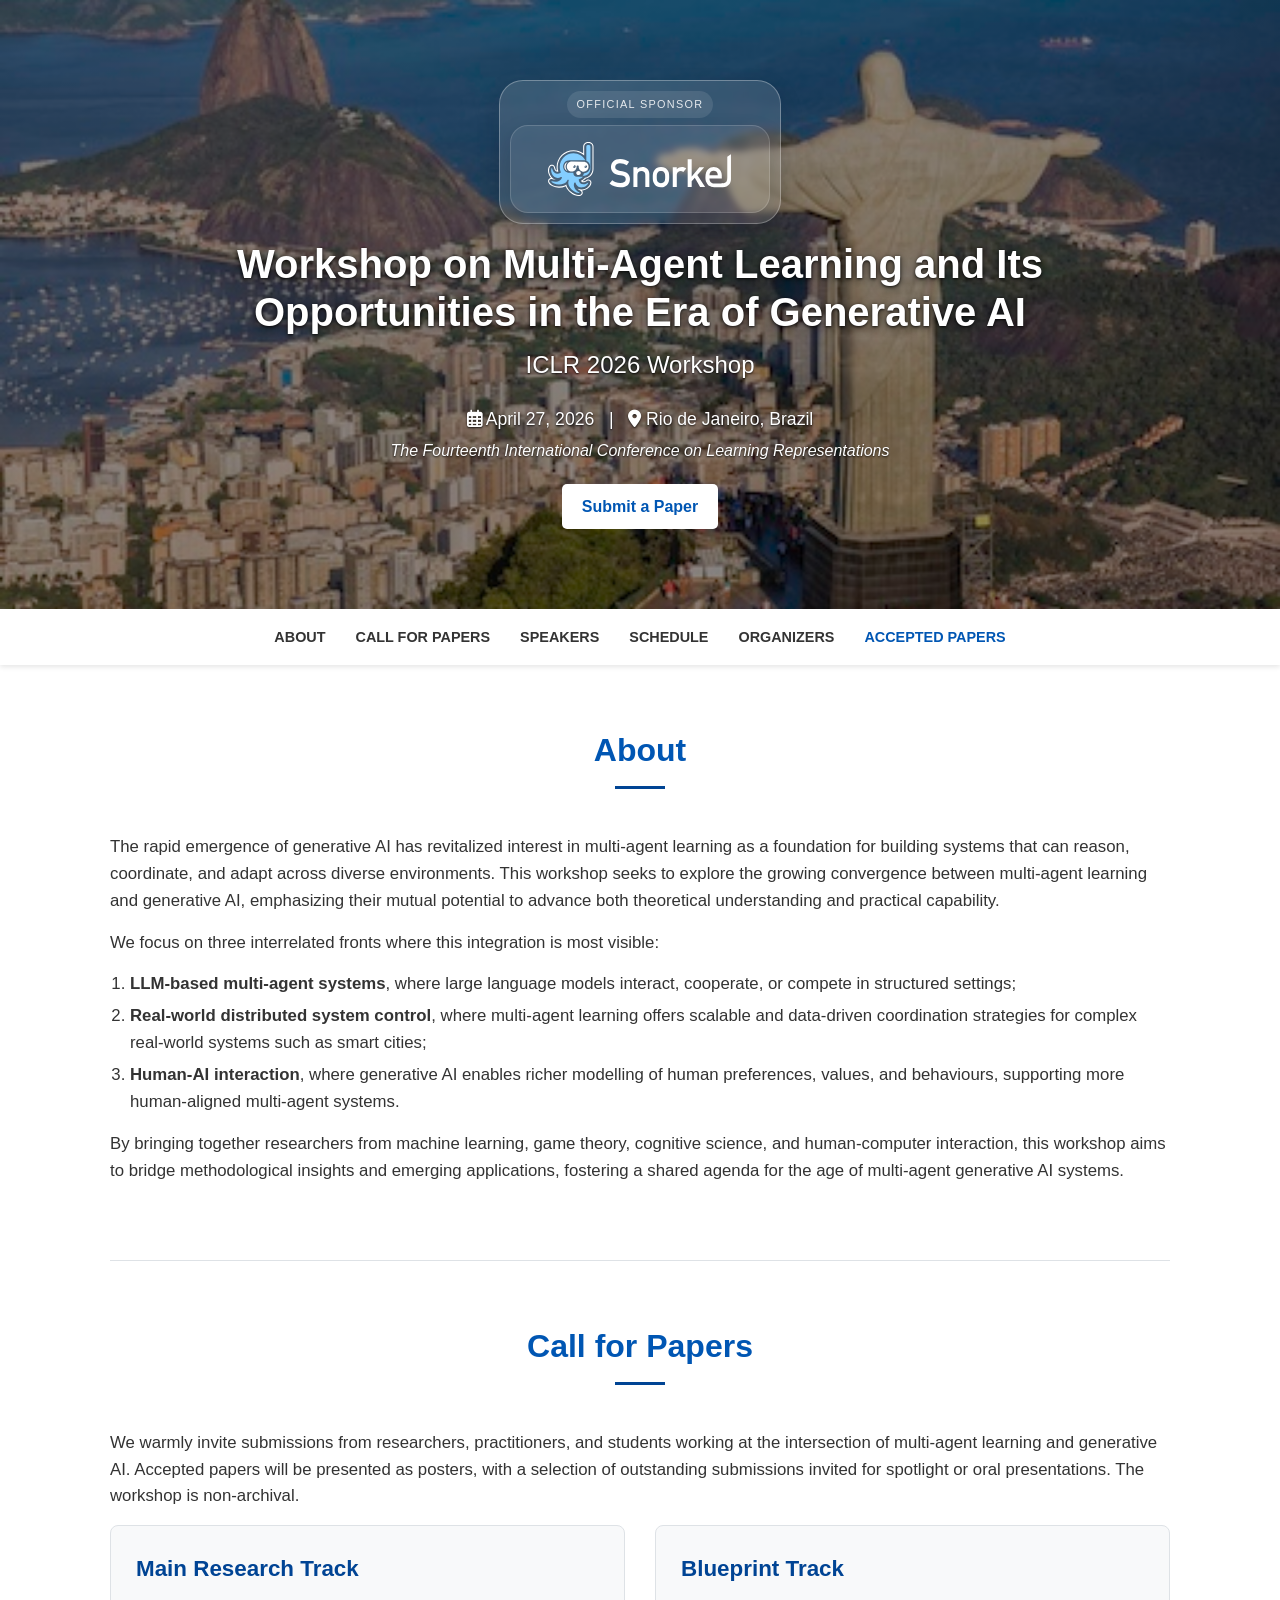
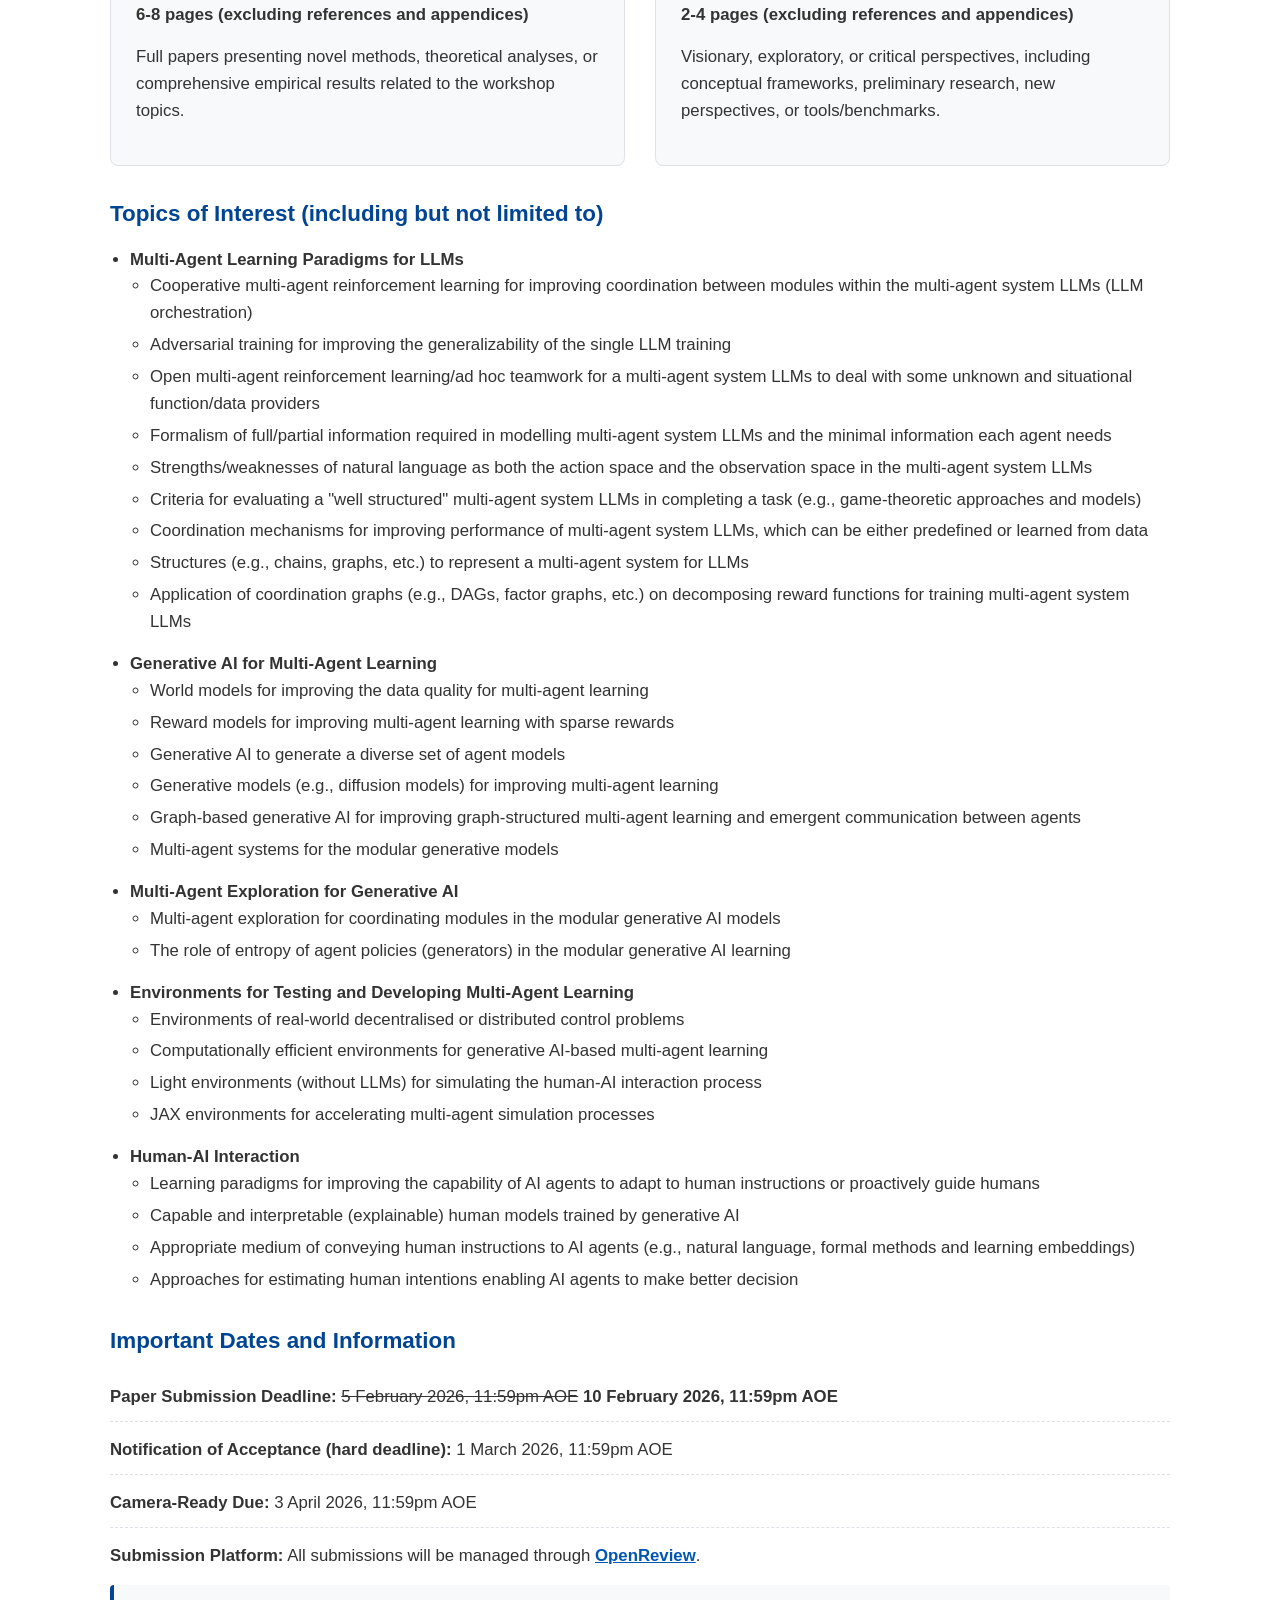
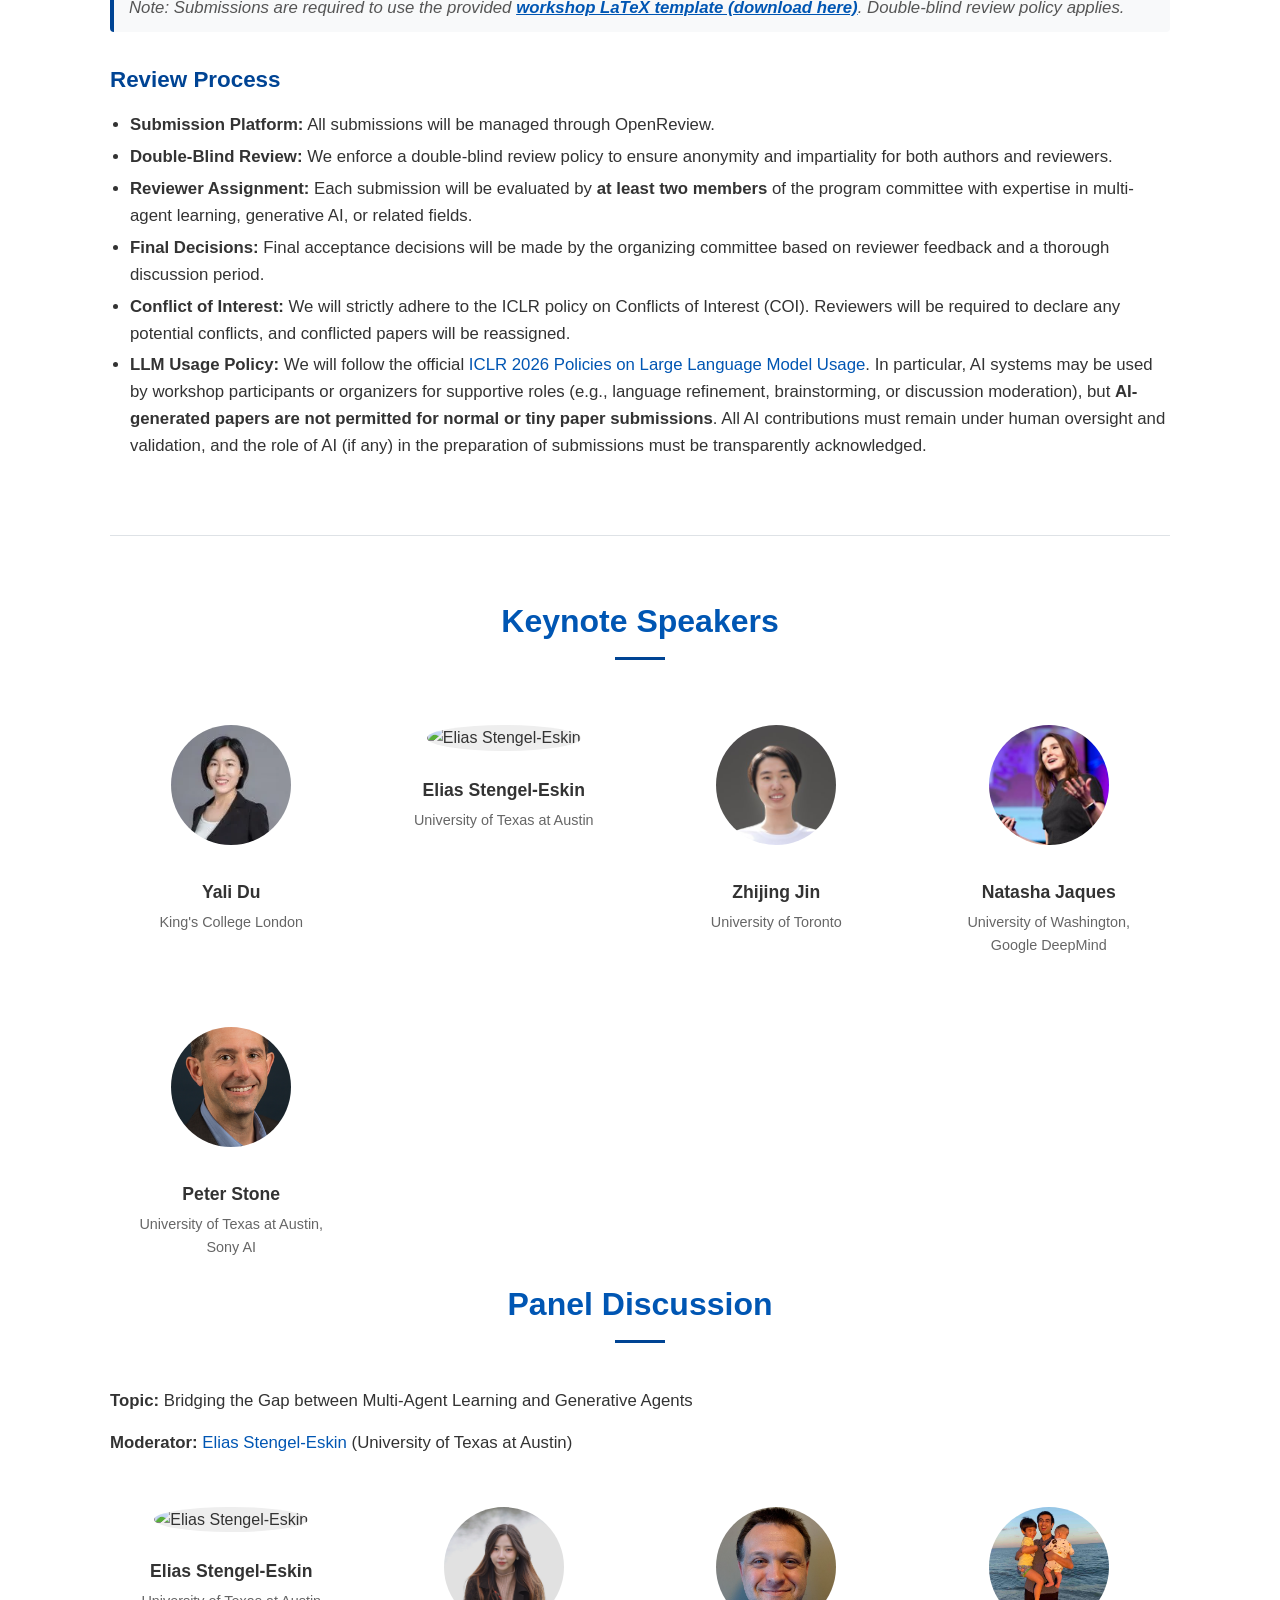
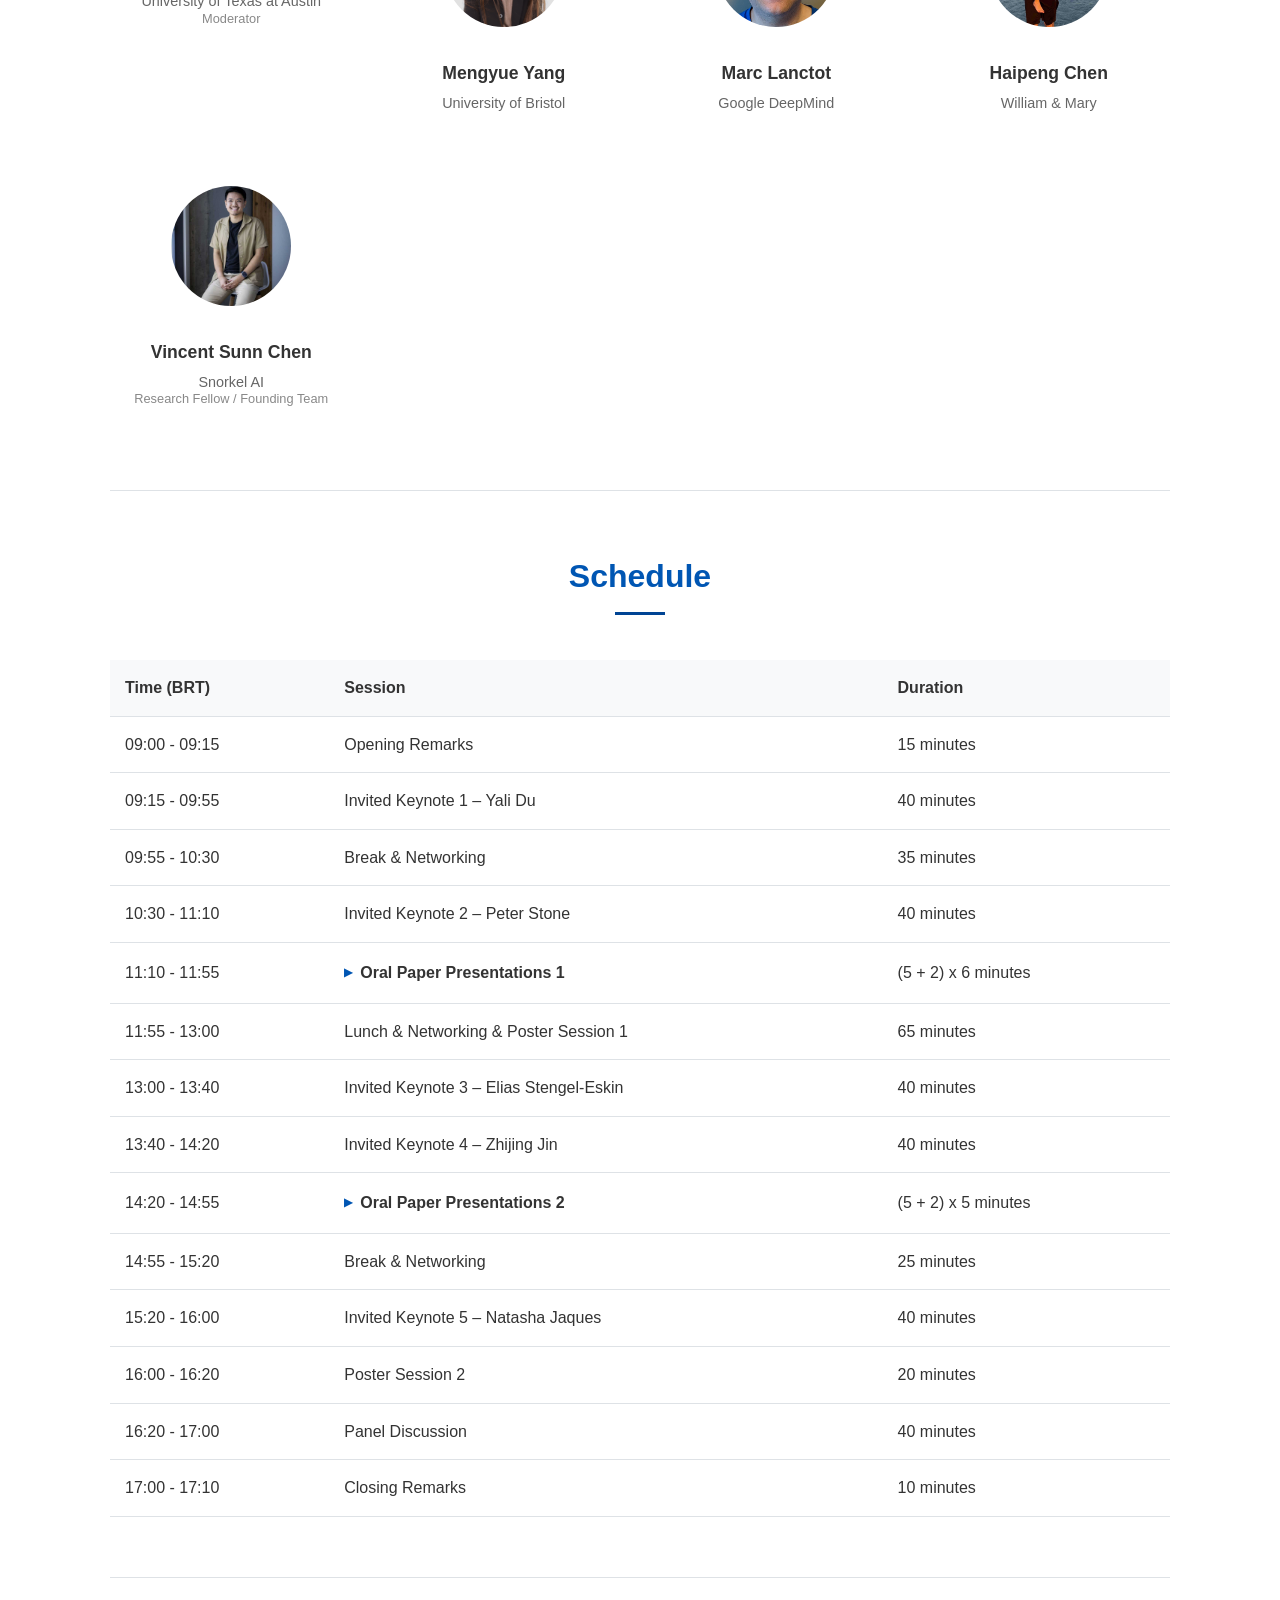
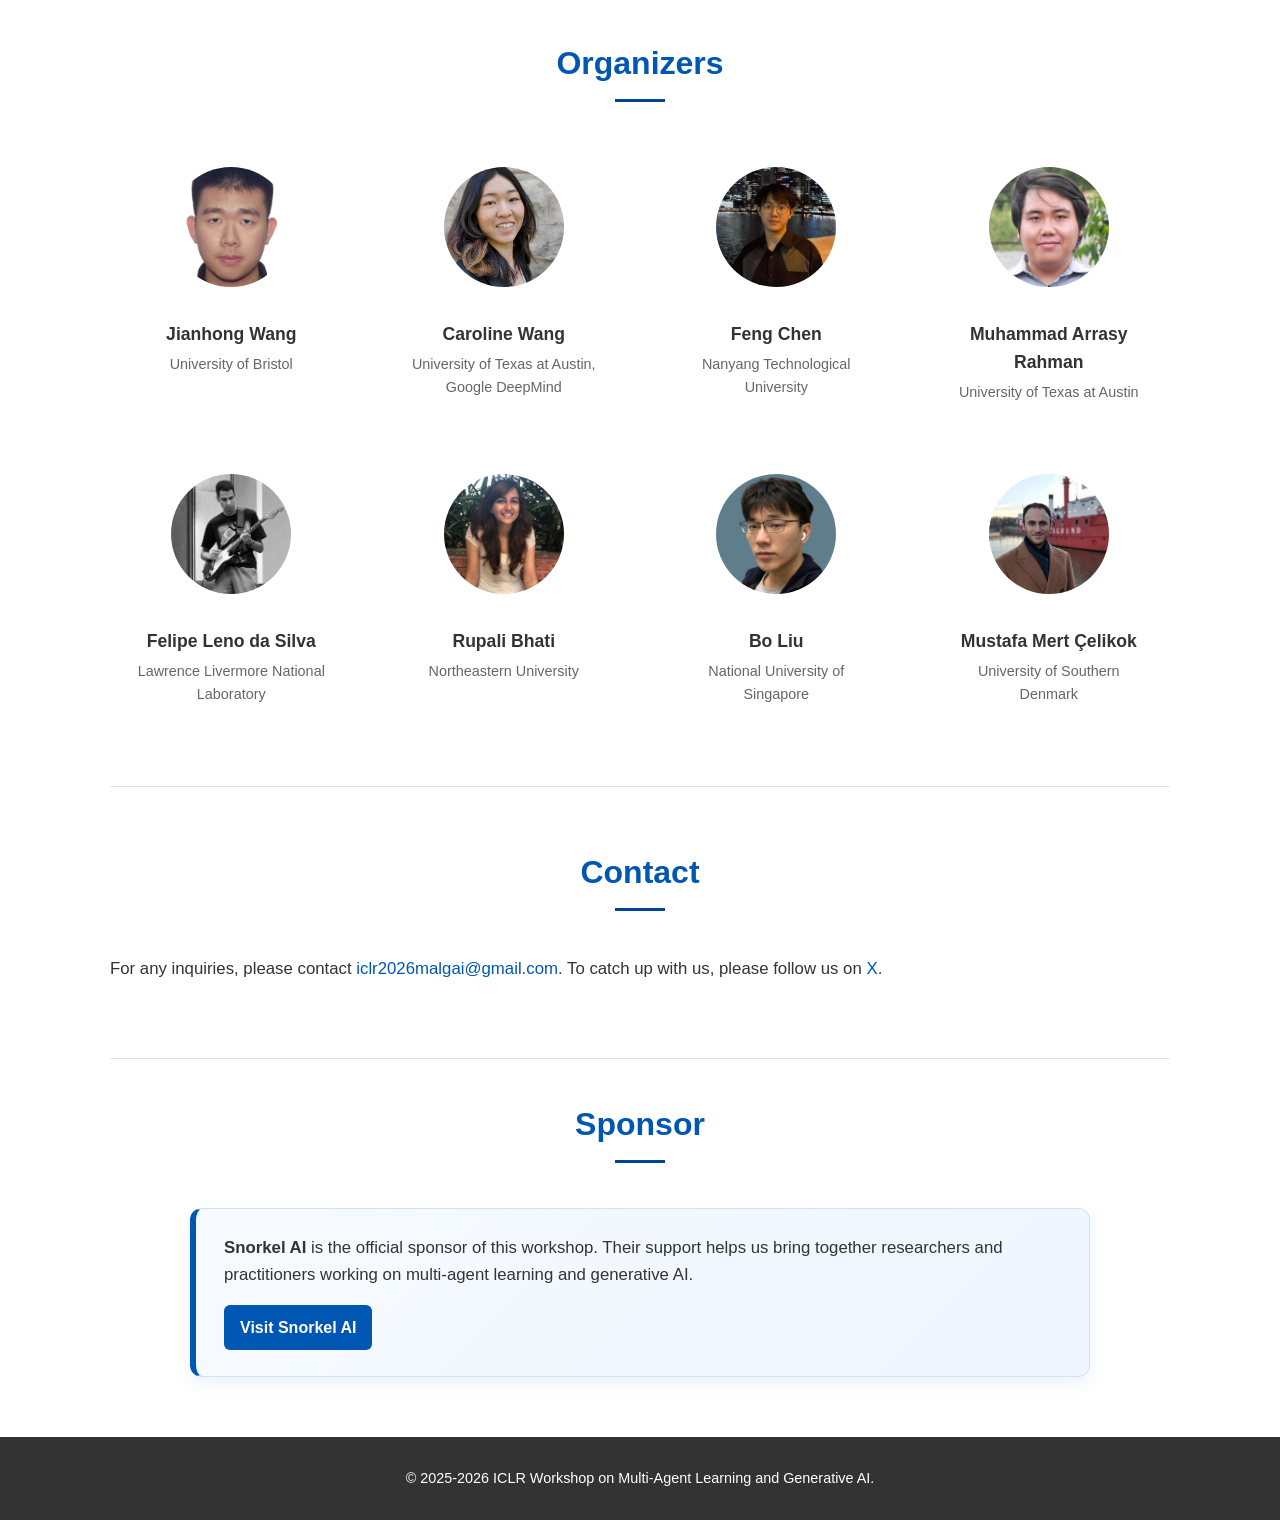
==== commit 50e67dc9: "modify panelists" ====
--- a/index.html
+++ b/index.html
@@ -345,14 +345,12 @@
                         Confirmed</p> -->
                 </div>
                 <div class="speaker">
-                    <a href="https://personal.ntu.edu.sg/boan/" target="_blank">
-                        <!-- <i class="fas fa-user-circle"></i> -->
-                        <img src="img/panelists/bo_an.jpg" alt="Bo An">
-                    </a>
-                    <h4>Bo An</h4>
-                    <p>Nanyang Technological University</p>
-                    <!-- <p class="tentative" style="font-size: 0.8rem; color: #888; margin-top: -5px;">*Tentatively
-                        Confirmed</p> -->
+                    <a href="https://haipeng-chen.github.io/" target="_blank">
+                        <!-- <i class="fas fa-user-circle"></i> -->
+                        <img src="img/panelists/haipeng_chen.jpg" alt="Haipeng Chen">
+                    </a>
+                    <h4>Haipeng Chen</h4>
+                    <p>William & Mary</p>
                 </div>
                 <div class="speaker">
                     <a href="https://snorkel.ai/" target="_blank">
